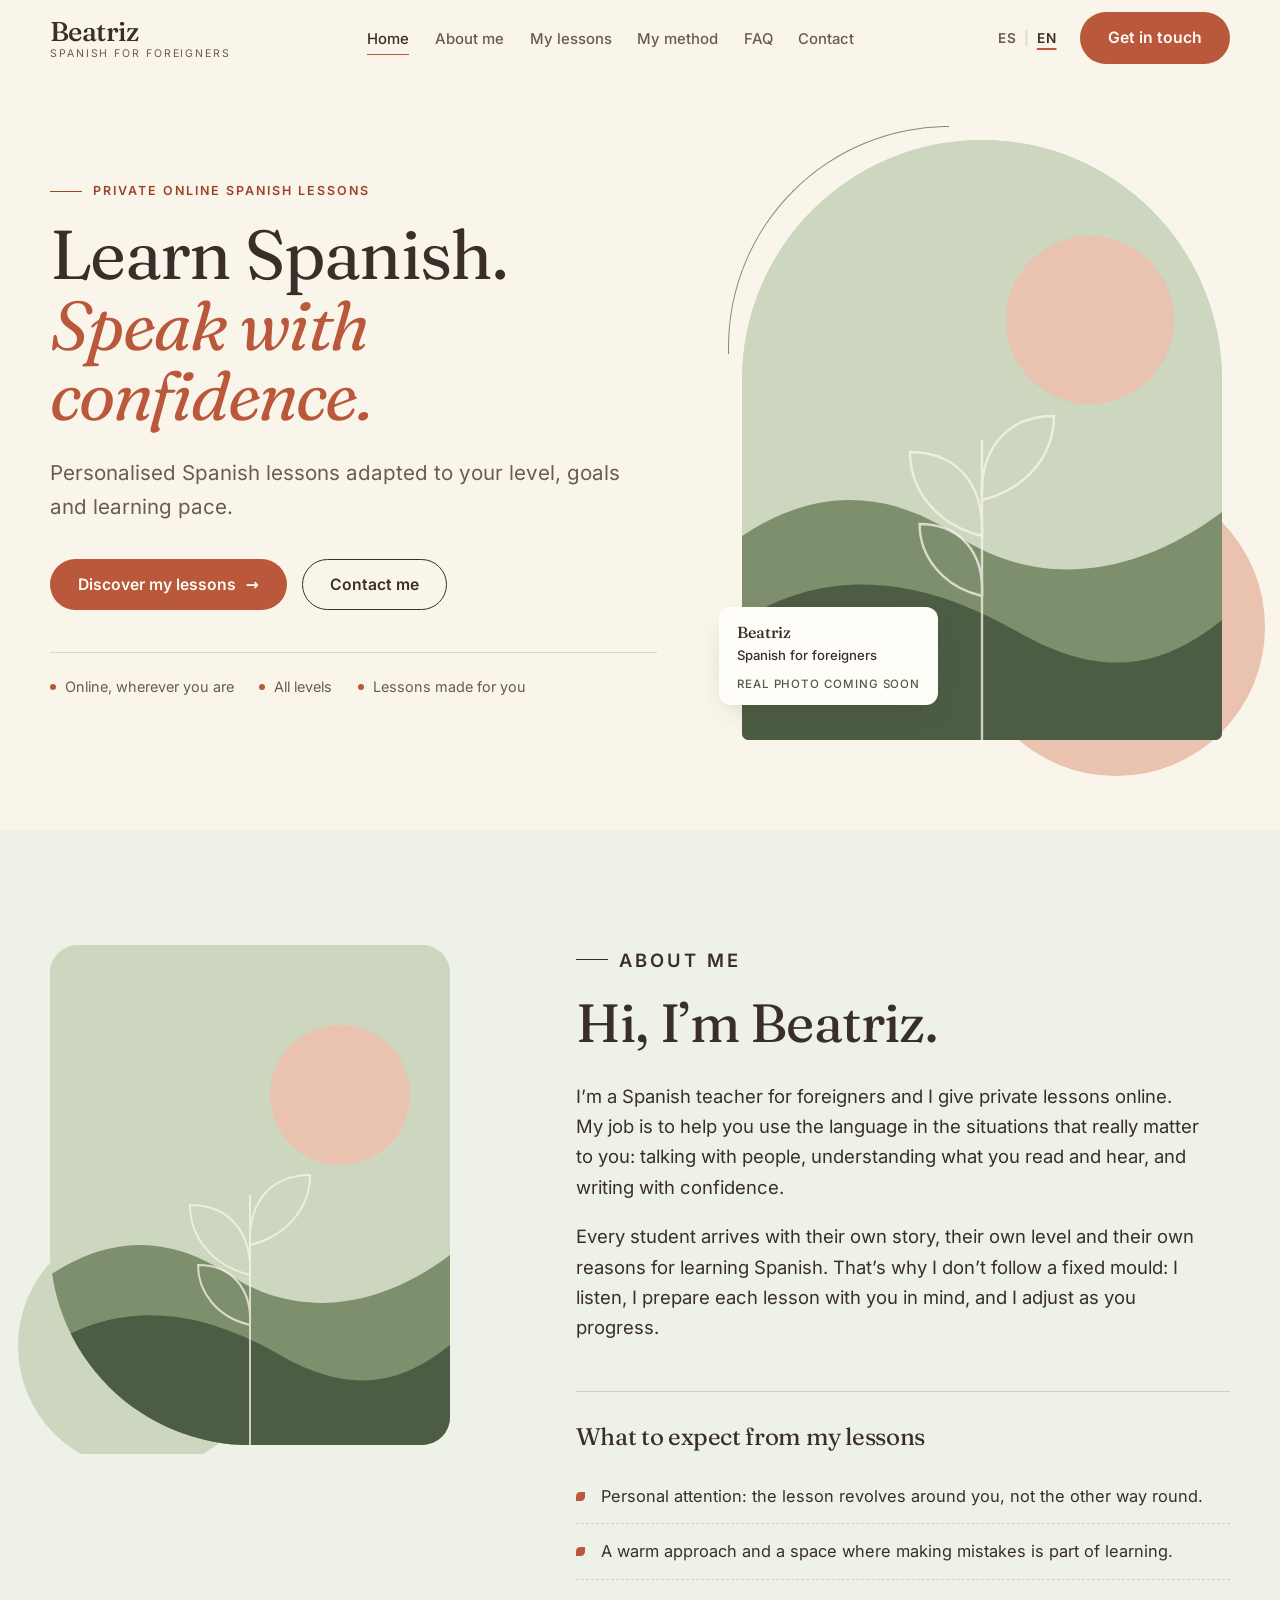
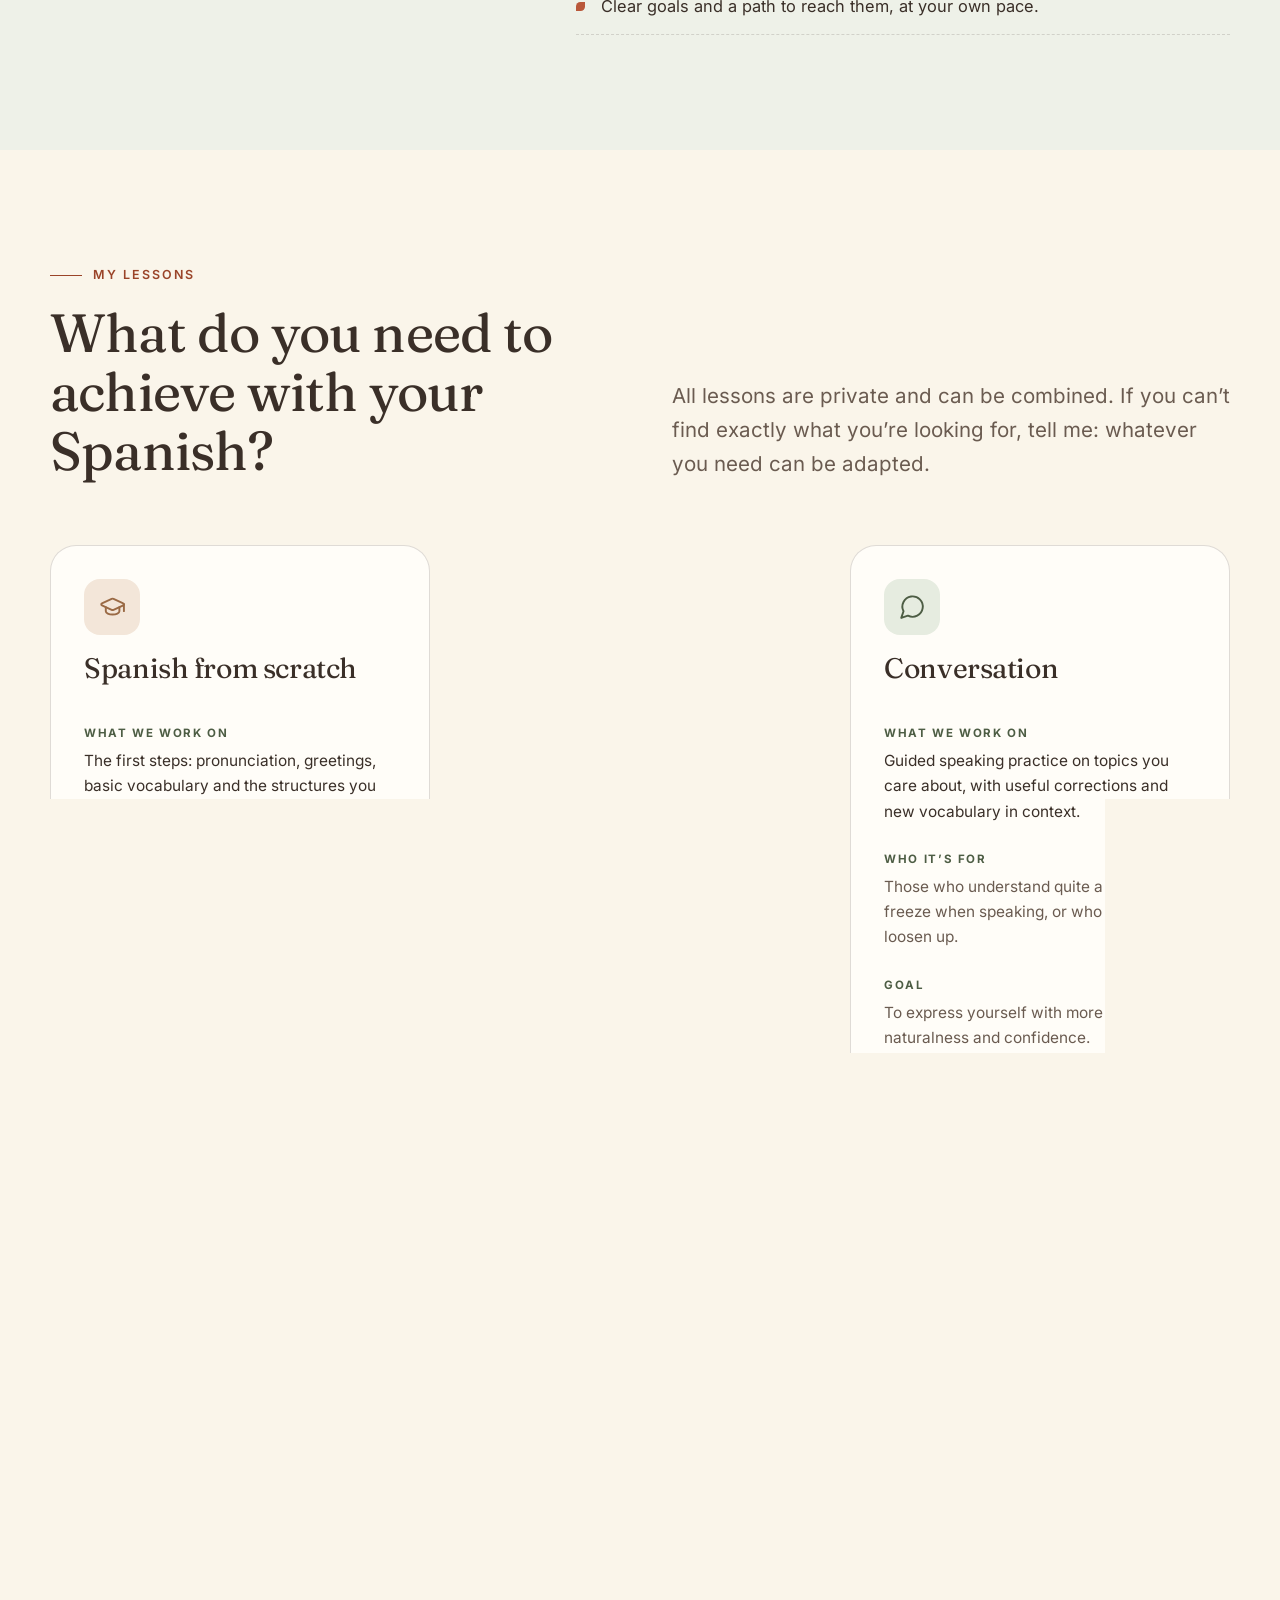
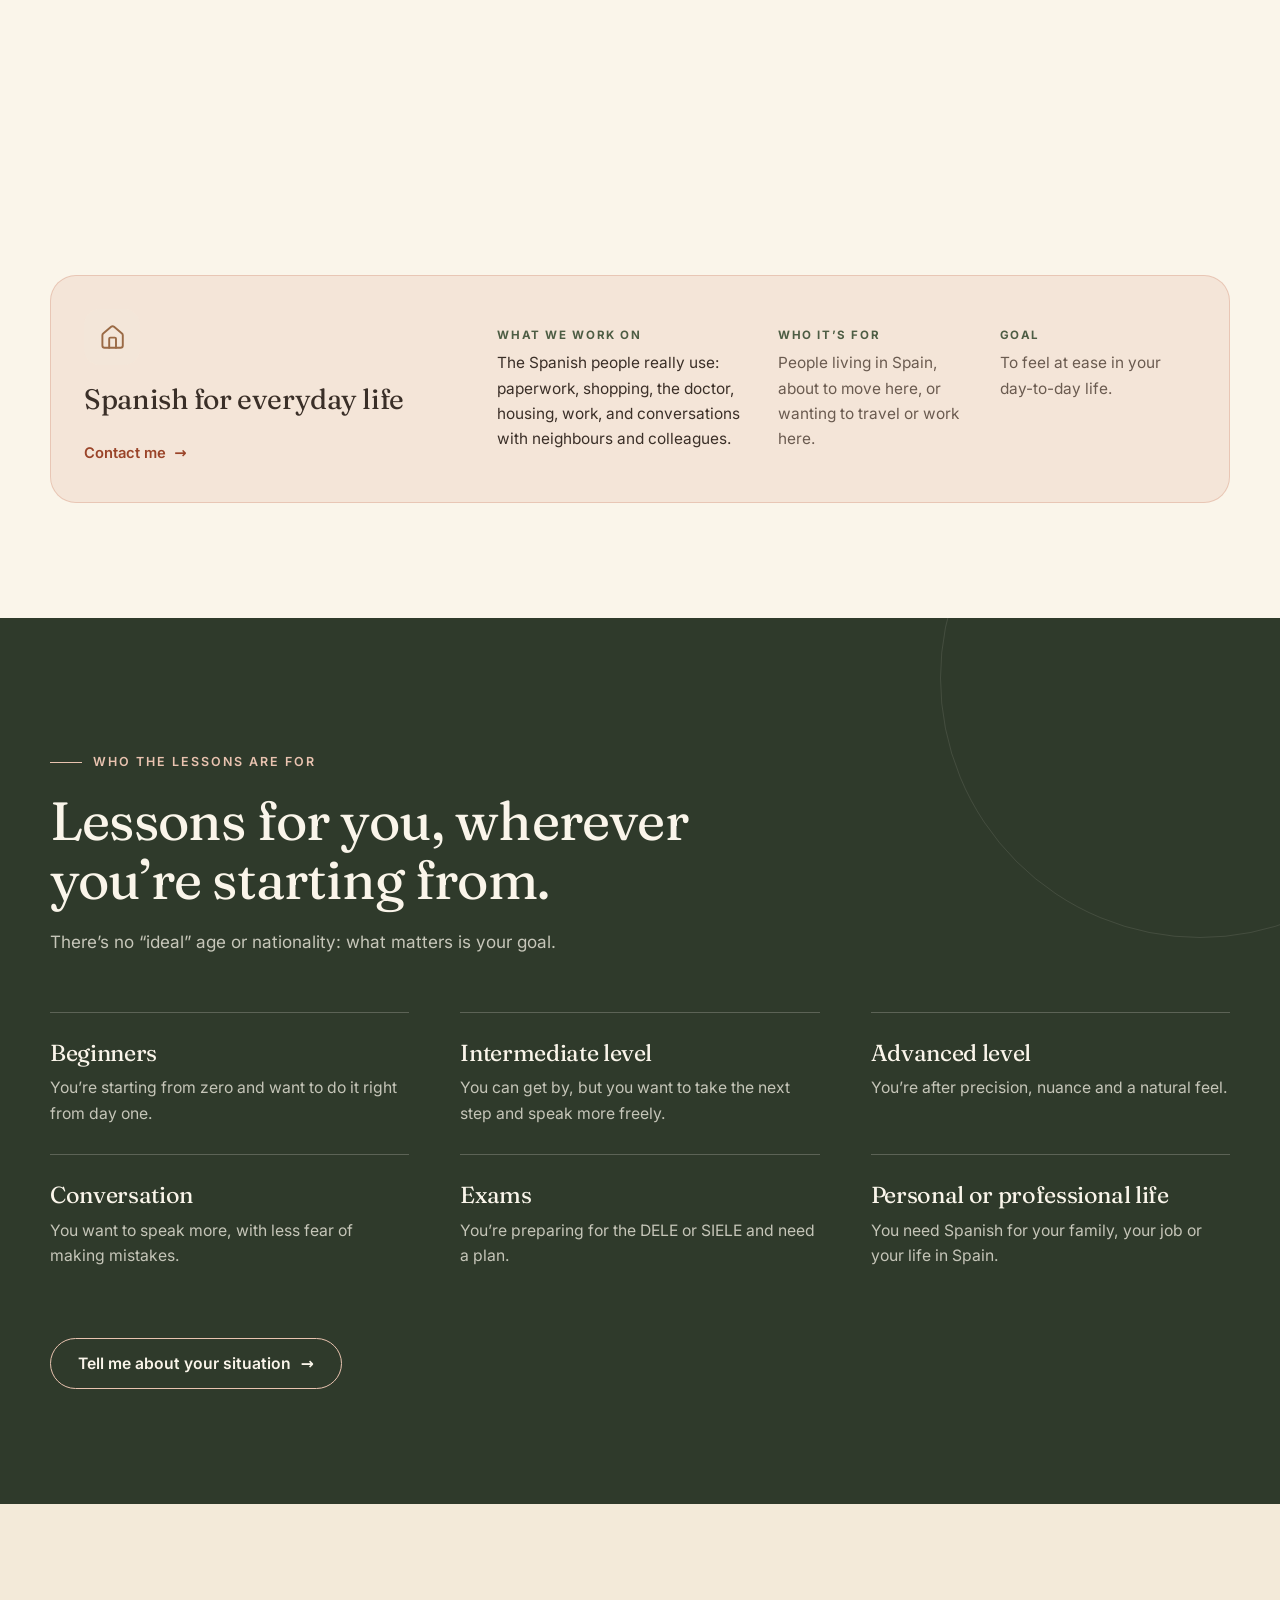
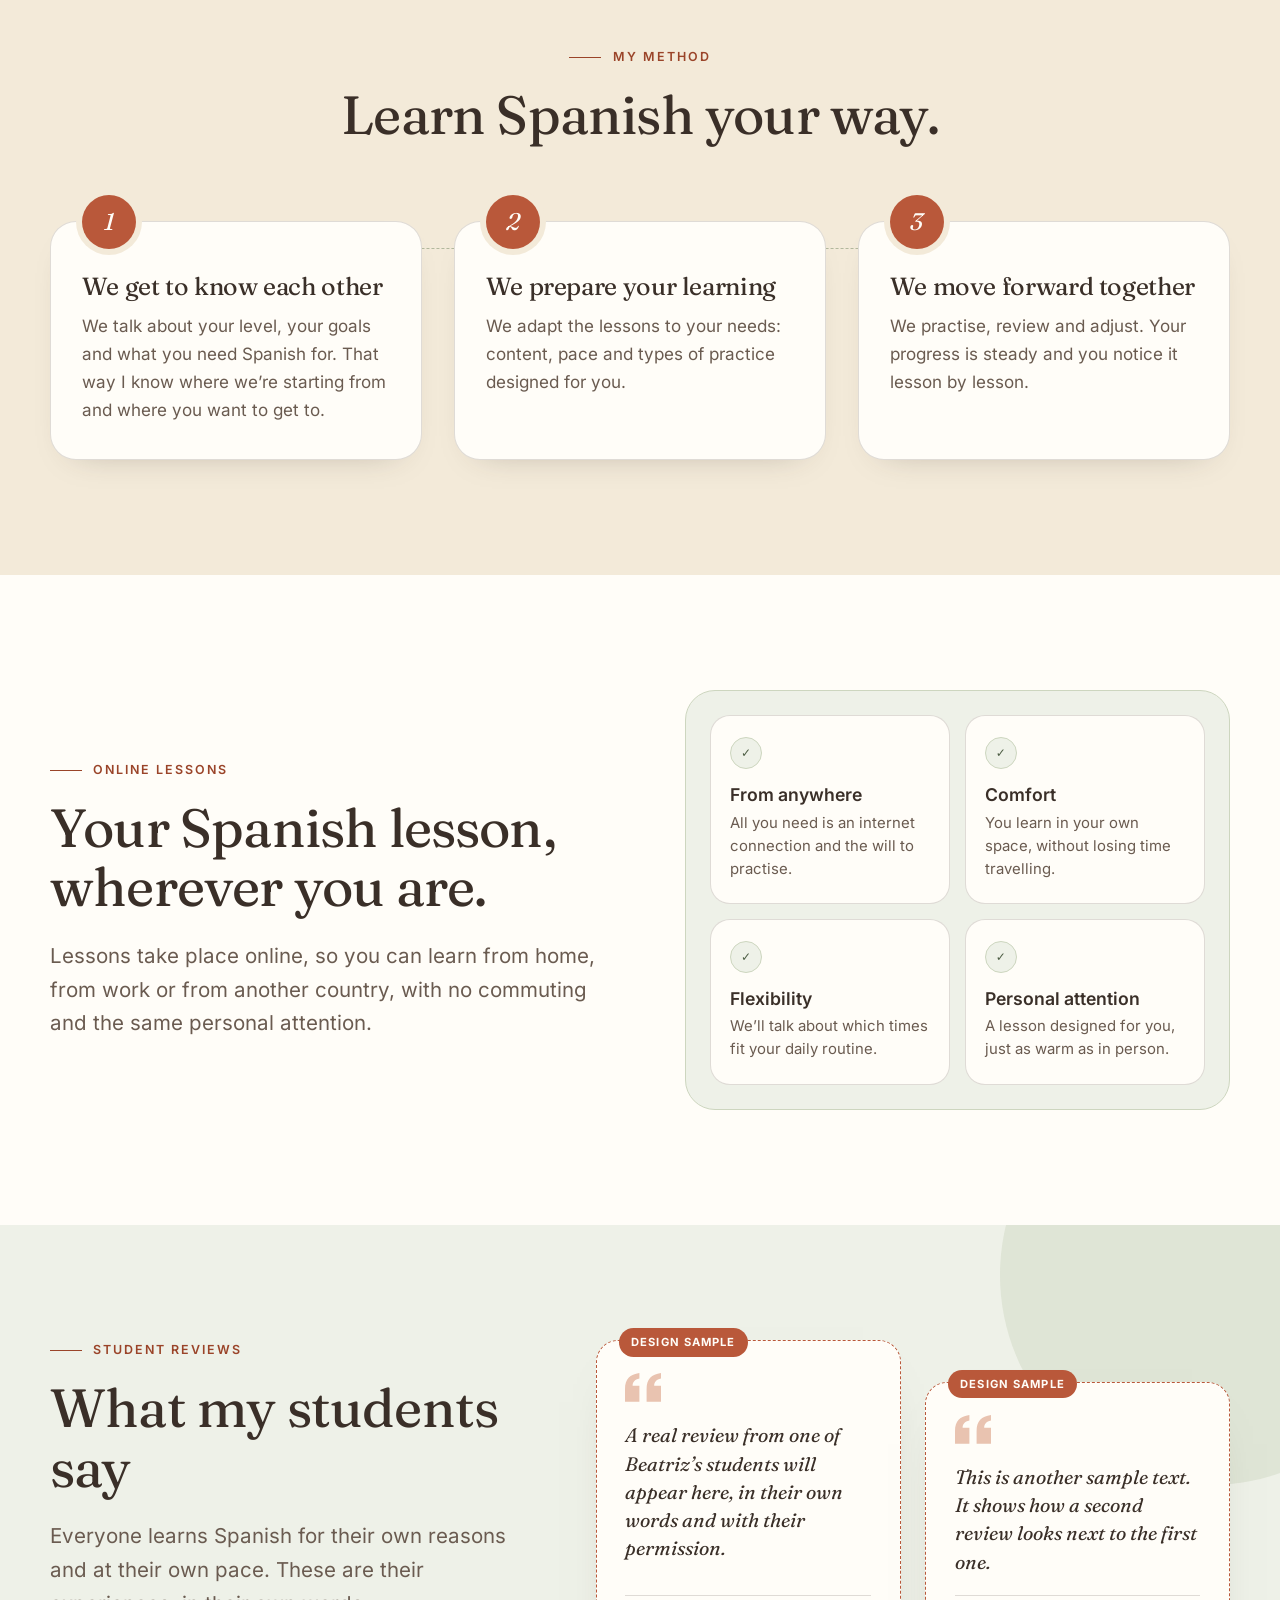
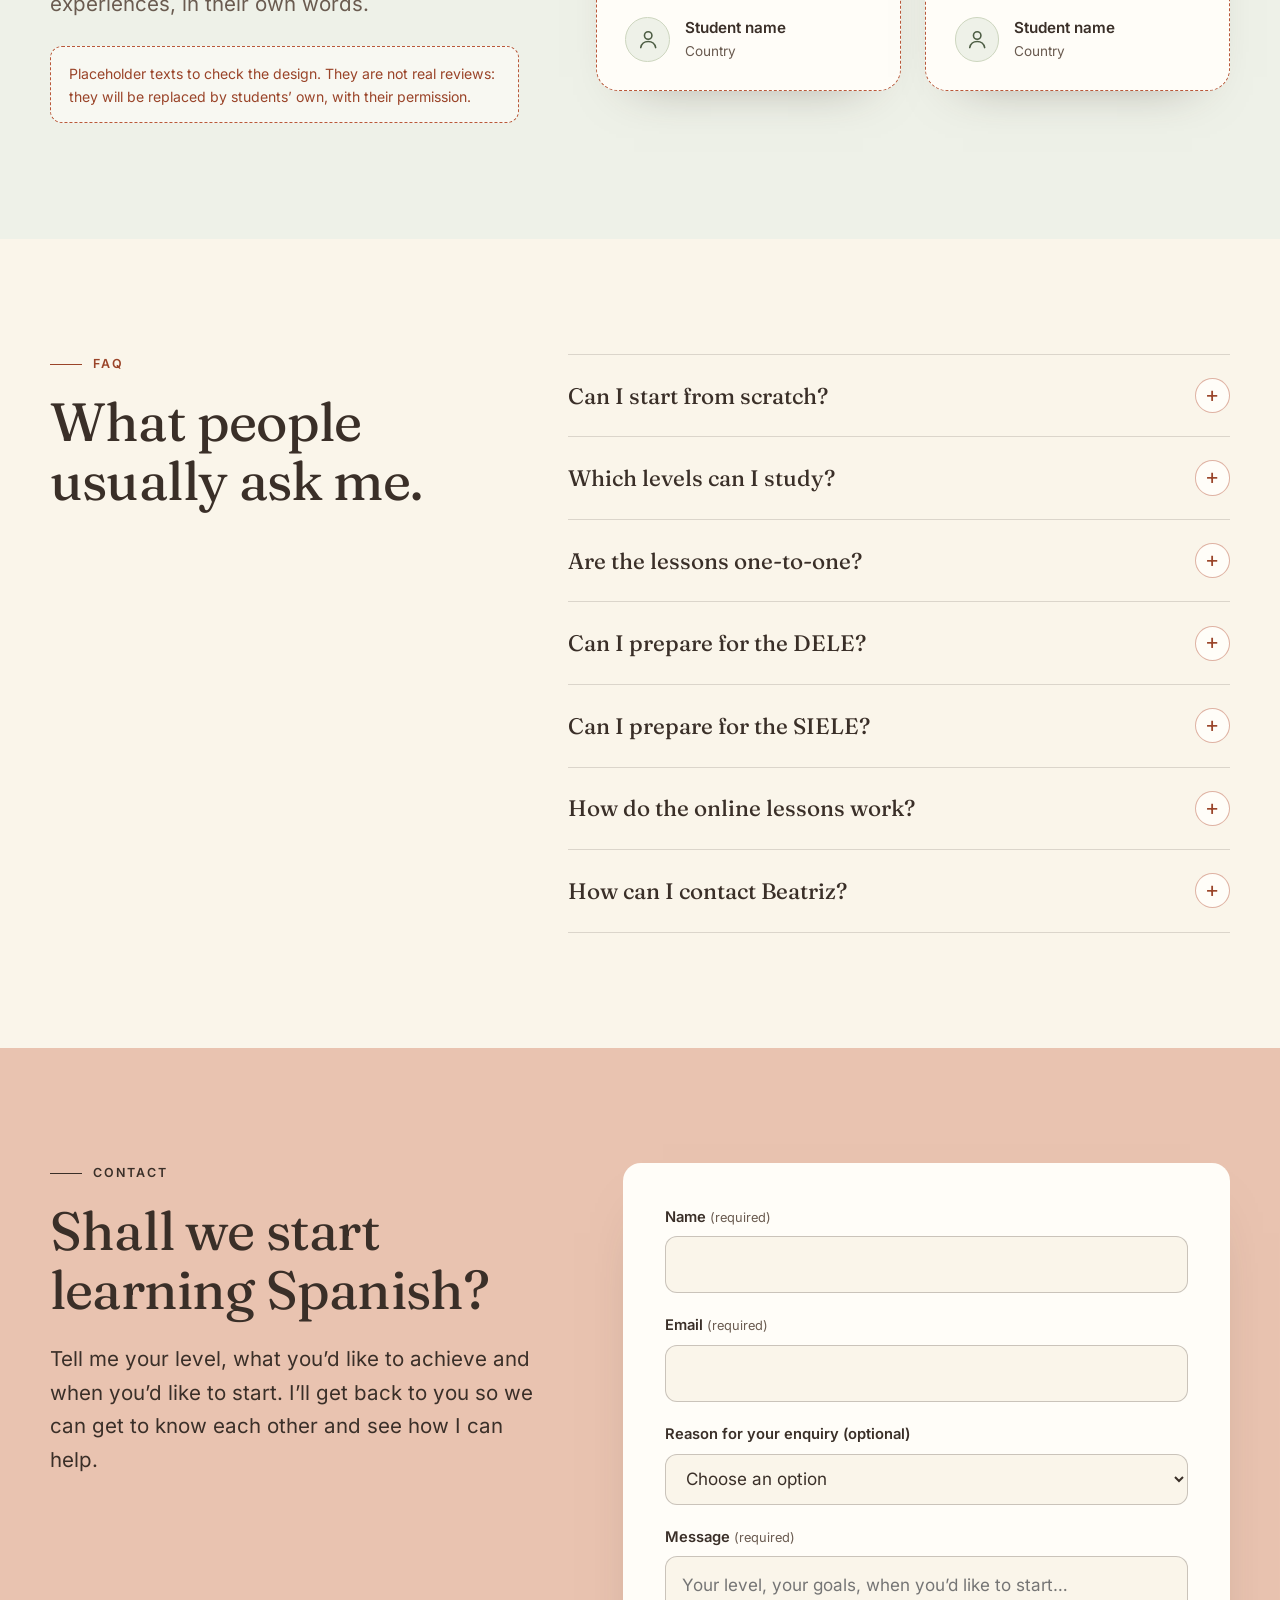
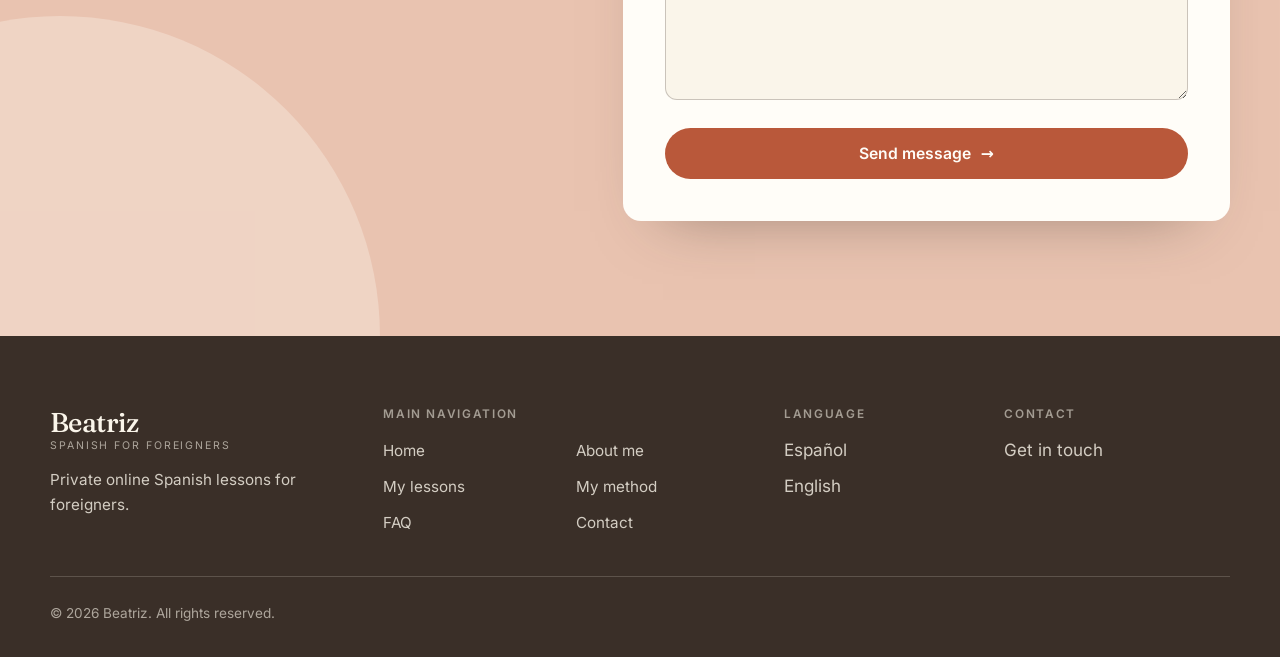
==== en/index.html @ 73a358dd "Add files via upload" ====
<!doctype html><html lang="en"><head><meta charset="utf-8"><meta name="viewport" content="width=device-width,initial-scale=1">
<title>Beatriz · Private online Spanish lessons for foreigners</title><meta name="description" content="Private online Spanish lessons adapted to your level, goals and pace. Conversation, grammar, vocabulary and DELE and SIELE exam preparation.">

<meta name="theme-color" content="#faf5ea"><meta name="twitter:card" content="summary_large_image"><meta property="og:type" content="website"><meta property="og:title" content="Beatriz · Private online Spanish lessons for foreigners"><meta property="og:description" content="Private online Spanish lessons adapted to your level, goals and pace. Conversation, grammar, vocabulary and DELE and SIELE exam preparation."><meta property="og:locale" content="en_GB"><meta property="og:locale:alternate" content="es_ES"><meta property="og:site_name" content="Beatriz · Spanish for foreigners">
<link rel="icon" href="../favicon.svg" type="image/svg+xml">
<link rel="preload" href="../fonts/fraunces.woff2" as="font" type="font/woff2" crossorigin><link rel="preload" href="../fonts/inter.woff2" as="font" type="font/woff2" crossorigin>
<link rel="stylesheet" href="../styles.css">
<script type="application/ld+json">{"@context":"https://schema.org","@type":"FAQPage","inLanguage":"en","mainEntity":[{"@type":"Question","name":"Can I start from scratch?","acceptedAnswer":{"@type":"Answer","text":"Yes. Whether you’ve never studied Spanish or want to start over, we adapt the lessons to your starting point and move forward step by step."}},{"@type":"Question","name":"Which levels can I study?","acceptedAnswer":{"@type":"Answer","text":"All of them: from beginner to advanced. In a first conversation we talk about your level and goals to plan the lessons."}},{"@type":"Question","name":"Are the lessons one-to-one?","acceptedAnswer":{"@type":"Answer","text":"They are private lessons, designed for you and your situation. If you have a different need, for example learning with a relative or a friend, tell me and we’ll talk it through."}},{"@type":"Question","name":"Can I prepare for the DELE?","acceptedAnswer":{"@type":"Answer","text":"Yes. You can prepare for the DELE with me: we’ll get to know the exam format, practise each part and work on whatever needs it most."}},{"@type":"Question","name":"Can I prepare for the SIELE?","acceptedAnswer":{"@type":"Answer","text":"Yes. I also offer SIELE preparation, with practice of its tests and attention to its digital format."}},{"@type":"Question","name":"How do the online lessons work?","acceptedAnswer":{"@type":"Answer","text":"We connect by video call and work live, with content adapted to you. When we get in touch, we agree the practical details together."}},{"@type":"Question","name":"How can I contact Beatriz?","acceptedAnswer":{"@type":"Answer","text":"You can write to me using the form on this page. Tell me what you’re looking for and I’ll get back to you to see how I can help."}}]}</script>
<script>document.documentElement.classList.add('js')</script></head>
<body><a class="skip" href="#home">Skip to content</a><header class="header" id="top">
  <div class="wrap">
    <a class="brand" href="#home" aria-label="Beatriz — Spanish for foreigners"><span class="brand-name">Beatriz</span><span class="brand-tag">Spanish for foreigners</span></a>
    <nav class="nav" id="site-nav" aria-label="Main navigation"><ul><li><a href="#home" data-nav="home">Home</a></li><li><a href="#about" data-nav="about">About me</a></li><li><a href="#lessons" data-nav="lessons">My lessons</a></li><li><a href="#method" data-nav="method">My method</a></li><li><a href="#faq" data-nav="faq">FAQ</a></li><li><a href="#contact" data-nav="contact">Contact</a></li></ul><a class="btn btn-primary nav-cta" href="#contact">Get in touch</a></nav>
    <div class="header-tools">
      <div class="lang" role="group" aria-label="Language"><a href="../es/index.html" hreflang="es" lang="es" data-lang="es">ES</a><span aria-hidden="true">|</span><a href="../en/index.html" hreflang="en" lang="en" data-lang="en" aria-current="true">EN</a></div>
      <a class="btn btn-primary header-cta" href="#contact">Get in touch</a>
      <button class="menu-btn" type="button" aria-expanded="false" aria-controls="site-nav" data-open="Menu" data-close="Close menu" aria-label="Menu"><svg viewBox="0 0 24 24" fill="none" stroke="currentColor" stroke-width="1.6" stroke-linecap="round" aria-hidden="true"><path class="o" d="M4 7h16M4 12h16M4 17h16"/></svg></button>
    </div>
  </div>
</header><main><section class="hero" id="home" aria-labelledby="hero-title">
  <div class="wrap hero-grid">
    <div class="reveal">
      <p class="eyebrow">Private online Spanish lessons</p>
      <h1 class="h1" id="hero-title"><span>Learn Spanish.</span><span><em>Speak with confidence.</em></span></h1>
      <p class="lead">Personalised Spanish lessons adapted to your level, goals and learning pace.</p>
      <div class="hero-actions">
        <a class="btn btn-primary" href="#lessons">Discover my lessons <span class="arrow" aria-hidden="true">→</span></a>
        <a class="btn btn-ghost" href="#contact">Contact me</a>
      </div>
      <ul class="hero-facts"><li>Online, wherever you are</li><li>All levels</li><li>Lessons made for you</li></ul>
    </div>
    <div class="portrait reveal"><div class="portrait-frame"><svg viewBox="0 0 400 500" preserveAspectRatio="xMidYMid slice" role="img" aria-label="" aria-hidden="true">
  <rect width="400" height="500" fill="#cdd6bf"/>
  <circle cx="290" cy="150" r="70" fill="#e9c3b0"/>
  <path d="M0 500V330c60-40 120-40 180 0s140 40 220-20v190z" fill="#7d8f6c"/>
  <path d="M0 500V400c80-50 160-30 230 10s120 30 170-10v100z" fill="#4d5d44"/>
  <g fill="none" stroke="#faf5ea" stroke-width="2" opacity=".75"><path d="M200 500V250"/><path d="M200 330c-40-10-60-40-60-70 40 0 62 28 60 70z"/><path d="M200 300c40-10 60-40 60-70-40 0-62 28-60 70z"/><path d="M200 380c-34-8-52-34-52-60 34 0 54 24 52 60z"/></g>
</svg></div><div class="portrait-cap"><b>Beatriz</b>Spanish for foreigners<div class="portrait-note">Real photo coming soon</div></div></div>
  </div>
</section>
<section class="section about" id="about" aria-labelledby="about-title">
  <div class="wrap about-grid">
    <div class="portrait reveal"><div class="portrait-frame"><svg viewBox="0 0 400 500" preserveAspectRatio="xMidYMid slice" role="img" aria-label="" aria-hidden="true">
  <rect width="400" height="500" fill="#cdd6bf"/>
  <circle cx="290" cy="150" r="70" fill="#e9c3b0"/>
  <path d="M0 500V330c60-40 120-40 180 0s140 40 220-20v190z" fill="#7d8f6c"/>
  <path d="M0 500V400c80-50 160-30 230 10s120 30 170-10v100z" fill="#4d5d44"/>
  <g fill="none" stroke="#faf5ea" stroke-width="2" opacity=".75"><path d="M200 500V250"/><path d="M200 330c-40-10-60-40-60-70 40 0 62 28 60 70z"/><path d="M200 300c40-10 60-40 60-70-40 0-62 28-60 70z"/><path d="M200 380c-34-8-52-34-52-60 34 0 54 24 52 60z"/></g>
</svg></div></div>
    <div class="about-body reveal">
      <p class="eyebrow">About me</p>
      <h2 class="h2" id="about-title">Hi, I’m Beatriz.</h2>
      <p>I’m a Spanish teacher for foreigners and I give private lessons online. My job is to help you use the language in the situations that really matter to you: talking with people, understanding what you read and hear, and writing with confidence.</p><p>Every student arrives with their own story, their own level and their own reasons for learning Spanish. That’s why I don’t follow a fixed mould: I listen, I prepare each lesson with you in mind, and I adjust as you progress.</p>
      
      <div class="expect"><h3>What to expect from my lessons</h3><ul><li>Personal attention: the lesson revolves around you, not the other way round.</li><li>A warm approach and a space where making mistakes is part of learning.</li><li>Clear goals and a path to reach them, at your own pace.</li></ul></div>
    </div>
  </div>
</section>
<section class="section lessons" id="lessons" aria-labelledby="lessons-title">
  <div class="wrap">
    <div class="lessons-head reveal"><div><p class="eyebrow">My lessons</p><h2 class="h2" id="lessons-title">What do you need to achieve with your Spanish?</h2></div><p class="lead">All lessons are private and can be combined. If you can’t find exactly what you’re looking for, tell me: whatever you need can be adapted.</p></div>
    <div class="lessons-grid"><article class="lesson reveal" id="lesson-zero">
    <div class="lesson-top"><span class="lesson-ico lesson-ico--warm" aria-hidden="true"><svg viewBox="0 0 24 24" fill="none" stroke="currentColor" stroke-width="1.7" stroke-linecap="round" stroke-linejoin="round"><path d="M21.42 10.922a1 1 0 0 0-.019-1.838L12.83 5.18a2 2 0 0 0-1.66 0L2.6 9.08a1 1 0 0 0 0 1.832l8.57 3.908a2 2 0 0 0 1.66 0z"/><path d="M22 10v6"/><path d="M6 12.5V16a6 3 0 0 0 12 0v-3.5"/></svg></span><h3>Spanish from scratch</h3></div>
    <dl class="lesson-cols">
      <div><dt>What we work on</dt><dd>The first steps: pronunciation, greetings, basic vocabulary and the structures you need to start communicating from the very first lessons.</dd></div>
      <div><dt>Who it’s for</dt><dd class="soft">People who have never studied Spanish, or who want to start again on solid foundations.</dd></div>
      <div><dt>Goal</dt><dd class="soft">To handle simple situations and build confidence from day one.</dd></div>
    </dl>
    <a class="lesson-cta" href="#contact">Contact me <span class="arrow" aria-hidden="true">→</span></a>
  </article><article class="lesson reveal" id="lesson-general">
    <div class="lesson-top"><span class="lesson-ico lesson-ico--sage" aria-hidden="true"><svg viewBox="0 0 24 24" fill="none" stroke="currentColor" stroke-width="1.7" stroke-linecap="round" stroke-linejoin="round"><path d="M21.42 10.922a1 1 0 0 0-.019-1.838L12.83 5.18a2 2 0 0 0-1.66 0L2.6 9.08a1 1 0 0 0 0 1.832l8.57 3.908a2 2 0 0 0 1.66 0z"/><path d="M22 10v6"/><path d="M6 12.5V16a6 3 0 0 0 12 0v-3.5"/></svg></span><h3>General Spanish</h3></div>
    <dl class="lesson-cols">
      <div><dt>What we work on</dt><dd>A balanced approach to speaking, listening, reading and writing, with content adapted to your level and interests.</dd></div>
      <div><dt>Who it’s for</dt><dd class="soft">Students of any level who want well-rounded progress.</dd></div>
      <div><dt>Goal</dt><dd class="soft">To improve your Spanish across all skills, with a plan made for you.</dd></div>
    </dl>
    <a class="lesson-cta" href="#contact">Contact me <span class="arrow" aria-hidden="true">→</span></a>
  </article><article class="lesson reveal" id="lesson-conversation">
    <div class="lesson-top"><span class="lesson-ico lesson-ico--sage" aria-hidden="true"><svg viewBox="0 0 24 24" fill="none" stroke="currentColor" stroke-width="1.7" stroke-linecap="round" stroke-linejoin="round"><path d="M7.9 20A9 9 0 1 0 4 16.1L2 22Z"/></svg></span><h3>Conversation</h3></div>
    <dl class="lesson-cols">
      <div><dt>What we work on</dt><dd>Guided speaking practice on topics you care about, with useful corrections and new vocabulary in context.</dd></div>
      <div><dt>Who it’s for</dt><dd class="soft">Those who understand quite a lot but freeze when speaking, or who want to loosen up.</dd></div>
      <div><dt>Goal</dt><dd class="soft">To express yourself with more fluency, naturalness and confidence.</dd></div>
    </dl>
    <a class="lesson-cta" href="#contact">Contact me <span class="arrow" aria-hidden="true">→</span></a>
  </article><article class="lesson reveal" id="lesson-grammar">
    <div class="lesson-top"><span class="lesson-ico lesson-ico--warm" aria-hidden="true"><svg viewBox="0 0 24 24" fill="none" stroke="currentColor" stroke-width="1.7" stroke-linecap="round" stroke-linejoin="round"><path d="M12 7v14"/><path d="M3 18a1 1 0 0 1-1-1V4a1 1 0 0 1 1-1h5a4 4 0 0 1 4 4 4 4 0 0 1 4-4h5a1 1 0 0 1 1 1v13a1 1 0 0 1-1 1h-6a3 3 0 0 0-3 3 3 3 0 0 0-3-3z"/></svg></span><h3>Grammar and vocabulary</h3></div>
    <dl class="lesson-cols">
      <div><dt>What we work on</dt><dd>Clear explanations and practice to understand how the language works: verb tenses, prepositions, ser and estar, the subjunctive… and to grow your vocabulary.</dd></div>
      <div><dt>Who it’s for</dt><dd class="soft">Students who want to organise what they know or strengthen specific points.</dd></div>
      <div><dt>Goal</dt><dd class="soft">To use grammar with confidence, without it becoming an obstacle.</dd></div>
    </dl>
    <a class="lesson-cta" href="#contact">Contact me <span class="arrow" aria-hidden="true">→</span></a>
  </article><article class="lesson reveal lesson--exam" id="lesson-dele">
    <div class="lesson-top"><span class="lesson-ico lesson-ico--sage" aria-hidden="true"><svg viewBox="0 0 24 24" fill="none" stroke="currentColor" stroke-width="1.7" stroke-linecap="round" stroke-linejoin="round"><path d="m15.477 12.89 1.515 8.526a.5.5 0 0 1-.81.47l-3.58-2.687a1 1 0 0 0-1.197 0l-3.586 2.686a.5.5 0 0 1-.81-.469l1.514-8.526"/><circle cx="12" cy="8" r="6"/></svg></span><h3>DELE preparation</h3></div>
    <dl class="lesson-cols">
      <div><dt>What we work on</dt><dd>Preparing for the DELE exam: getting to know its format, practising each part and working on your weak points.</dd></div>
      <div><dt>Who it’s for</dt><dd class="soft">People who want to take the DELE, for study, work or other reasons.</dd></div>
      <div><dt>Goal</dt><dd class="soft">To arrive at the exam clear about what is expected and with enough practice.</dd></div>
    </dl>
    <a class="lesson-cta" href="#contact">Contact me <span class="arrow" aria-hidden="true">→</span></a>
  </article><article class="lesson reveal lesson--exam" id="lesson-siele">
    <div class="lesson-top"><span class="lesson-ico lesson-ico--sage" aria-hidden="true"><svg viewBox="0 0 24 24" fill="none" stroke="currentColor" stroke-width="1.7" stroke-linecap="round" stroke-linejoin="round"><path d="m15.477 12.89 1.515 8.526a.5.5 0 0 1-.81.47l-3.58-2.687a1 1 0 0 0-1.197 0l-3.586 2.686a.5.5 0 0 1-.81-.469l1.514-8.526"/><circle cx="12" cy="8" r="6"/></svg></span><h3>SIELE preparation</h3></div>
    <dl class="lesson-cols">
      <div><dt>What we work on</dt><dd>Preparing for the SIELE exam: getting familiar with its tests, its digital format and strategies for each part.</dd></div>
      <div><dt>Who it’s for</dt><dd class="soft">People who need to certify their Spanish level with the SIELE.</dd></div>
      <div><dt>Goal</dt><dd class="soft">To face the exam with confidence and no surprises.</dd></div>
    </dl>
    <a class="lesson-cta" href="#contact">Contact me <span class="arrow" aria-hidden="true">→</span></a>
  </article><article class="lesson reveal lesson--wide" id="lesson-daily">
    <div class="lesson-top"><span class="lesson-ico lesson-ico--warm" aria-hidden="true"><svg viewBox="0 0 24 24" fill="none" stroke="currentColor" stroke-width="1.7" stroke-linecap="round" stroke-linejoin="round"><path d="M15 21v-8a1 1 0 0 0-1-1h-4a1 1 0 0 0-1 1v8"/><path d="M3 10a2 2 0 0 1 .709-1.528l7-5.999a2 2 0 0 1 2.582 0l7 5.999A2 2 0 0 1 21 10v9a2 2 0 0 1-2 2H5a2 2 0 0 1-2-2z"/></svg></span><h3>Spanish for everyday life</h3></div>
    <dl class="lesson-cols">
      <div><dt>What we work on</dt><dd>The Spanish people really use: paperwork, shopping, the doctor, housing, work, and conversations with neighbours and colleagues.</dd></div>
      <div><dt>Who it’s for</dt><dd class="soft">People living in Spain, about to move here, or wanting to travel or work here.</dd></div>
      <div><dt>Goal</dt><dd class="soft">To feel at ease in your day-to-day life.</dd></div>
    </dl>
    <a class="lesson-cta" href="#contact">Contact me <span class="arrow" aria-hidden="true">→</span></a>
  </article></div>
  </div>
</section>
<section class="section audience" aria-labelledby="audience-title">
  <div class="wrap">
    <div class="audience-head reveal"><p class="eyebrow">Who the lessons are for</p><h2 class="h2" id="audience-title">Lessons for you, wherever you’re starting from.</h2><p>There’s no “ideal” age or nationality: what matters is your goal.</p></div>
    <div class="audience-grid"><div class="audience-item reveal"><h3>Beginners</h3><p>You’re starting from zero and want to do it right from day one.</p></div><div class="audience-item reveal"><h3>Intermediate level</h3><p>You can get by, but you want to take the next step and speak more freely.</p></div><div class="audience-item reveal"><h3>Advanced level</h3><p>You’re after precision, nuance and a natural feel.</p></div><div class="audience-item reveal"><h3>Conversation</h3><p>You want to speak more, with less fear of making mistakes.</p></div><div class="audience-item reveal"><h3>Exams</h3><p>You’re preparing for the DELE or SIELE and need a plan.</p></div><div class="audience-item reveal"><h3>Personal or professional life</h3><p>You need Spanish for your family, your job or your life in Spain.</p></div></div>
    <p class="audience-more reveal"><a class="btn audience-cta" href="#contact">Tell me about your situation <span class="arrow" aria-hidden="true">→</span></a></p>
  </div>
</section>
<section class="section method" id="method" aria-labelledby="method-title">
  <div class="wrap">
    <div class="method-head reveal"><p class="eyebrow">My method</p><h2 class="h2" id="method-title">Learn Spanish your way.</h2></div>
    <ol class="steps"><li class="step reveal"><span class="step-n" aria-hidden="true">1</span><h3>We get to know each other</h3><p>We talk about your level, your goals and what you need Spanish for. That way I know where we’re starting from and where you want to get to.</p></li><li class="step reveal"><span class="step-n" aria-hidden="true">2</span><h3>We prepare your learning</h3><p>We adapt the lessons to your needs: content, pace and types of practice designed for you.</p></li><li class="step reveal"><span class="step-n" aria-hidden="true">3</span><h3>We move forward together</h3><p>We practise, review and adjust. Your progress is steady and you notice it lesson by lesson.</p></li></ol>
  </div>
</section>
<section class="section online" aria-labelledby="online-title">
  <div class="wrap online-grid">
    <div class="reveal"><p class="eyebrow">Online lessons</p><h2 class="h2" id="online-title">Your Spanish lesson, wherever you are.</h2><p class="lead">Lessons take place online, so you can learn from home, from work or from another country, with no commuting and the same personal attention.</p></div>
    <ul class="online-list"><li class="reveal"><span class="dot" aria-hidden="true">✓</span><h3>From anywhere</h3><p>All you need is an internet connection and the will to practise.</p></li><li class="reveal"><span class="dot" aria-hidden="true">✓</span><h3>Comfort</h3><p>You learn in your own space, without losing time travelling.</p></li><li class="reveal"><span class="dot" aria-hidden="true">✓</span><h3>Flexibility</h3><p>We’ll talk about which times fit your daily routine.</p></li><li class="reveal"><span class="dot" aria-hidden="true">✓</span><h3>Personal attention</h3><p>A lesson designed for you, just as warm as in person.</p></li></ul>
  </div>
</section>
<section class="section testimonials" id="testimonials" aria-labelledby="testi-title">
  <div class="wrap testimonials-grid">
    <div class="testimonials-intro reveal"><p class="eyebrow">Student reviews</p><h2 class="h2" id="testi-title">What my students say</h2><p class="lead">Everyone learns Spanish for their own reasons and at their own pace. These are their experiences, in their own words.</p><p class="provisional-note" role="note">Placeholder texts to check the design. They are not real reviews: they will be replaced by students’ own, with their permission.</p></div>
    <div class="quotes"><figure class="quote reveal quote--provisional" data-provisional="true">
      <span class="quote-tag">Design sample</span>
      <svg class="quote-mark" viewBox="0 0 48 36" aria-hidden="true"><path fill="currentColor" d="M0 36V20C0 8 6 1.5 18 0v7c-6 1.5-8.500 4.500-8.500 9H18v20zM27 36V20C27 8 33 1.500 45 0v7c-6 1.500-8.500 4.500-8.500 9H45v20z"/></svg>
      <blockquote><p>A real review from one of Beatriz’s students will appear here, in their own words and with their permission.</p></blockquote>
      <figcaption><span class="quote-avatar" aria-hidden="true"><svg viewBox="0 0 24 24" fill="none" stroke="currentColor" stroke-width="1.7" stroke-linecap="round" stroke-linejoin="round"><circle cx="12" cy="8" r="4"/><path d="M4 21c1-4.500 4-6.500 8-6.500s7 2 8 6.500"/></svg></span><span><b>Student name</b><small>Country</small></span></figcaption>
    </figure><figure class="quote reveal quote--provisional" data-provisional="true">
      <span class="quote-tag">Design sample</span>
      <svg class="quote-mark" viewBox="0 0 48 36" aria-hidden="true"><path fill="currentColor" d="M0 36V20C0 8 6 1.5 18 0v7c-6 1.5-8.500 4.500-8.500 9H18v20zM27 36V20C27 8 33 1.500 45 0v7c-6 1.500-8.500 4.500-8.500 9H45v20z"/></svg>
      <blockquote><p>This is another sample text. It shows how a second review looks next to the first one.</p></blockquote>
      <figcaption><span class="quote-avatar" aria-hidden="true"><svg viewBox="0 0 24 24" fill="none" stroke="currentColor" stroke-width="1.7" stroke-linecap="round" stroke-linejoin="round"><circle cx="12" cy="8" r="4"/><path d="M4 21c1-4.500 4-6.500 8-6.500s7 2 8 6.500"/></svg></span><span><b>Student name</b><small>Country</small></span></figcaption>
    </figure></div>
  </div>
</section>
<section class="section faq" id="faq" aria-labelledby="faq-title">
  <div class="wrap faq-grid">
    <div class="faq-head reveal"><p class="eyebrow">FAQ</p><h2 class="h2" id="faq-title">What people usually ask me.</h2></div>
    <div><details class="reveal"><summary>Can I start from scratch?</summary><div class="answer"><p>Yes. Whether you’ve never studied Spanish or want to start over, we adapt the lessons to your starting point and move forward step by step.</p></div></details><details class="reveal"><summary>Which levels can I study?</summary><div class="answer"><p>All of them: from beginner to advanced. In a first conversation we talk about your level and goals to plan the lessons.</p></div></details><details class="reveal"><summary>Are the lessons one-to-one?</summary><div class="answer"><p>They are private lessons, designed for you and your situation. If you have a different need, for example learning with a relative or a friend, tell me and we’ll talk it through.</p></div></details><details class="reveal"><summary>Can I prepare for the DELE?</summary><div class="answer"><p>Yes. You can prepare for the DELE with me: we’ll get to know the exam format, practise each part and work on whatever needs it most.</p></div></details><details class="reveal"><summary>Can I prepare for the SIELE?</summary><div class="answer"><p>Yes. I also offer SIELE preparation, with practice of its tests and attention to its digital format.</p></div></details><details class="reveal"><summary>How do the online lessons work?</summary><div class="answer"><p>We connect by video call and work live, with content adapted to you. When we get in touch, we agree the practical details together.</p></div></details><details class="reveal"><summary>How can I contact Beatriz?</summary><div class="answer"><p>You can write to me using the form on this page. Tell me what you’re looking for and I’ll get back to you to see how I can help.</p></div></details></div>
  </div>
</section>
<section class="section contact" id="contact" aria-labelledby="contact-title">
  <div class="wrap contact-grid">
    <div class="reveal"><p class="eyebrow">Contact</p><h2 class="h2" id="contact-title">Shall we start learning Spanish?</h2><p class="lead">Tell me your level, what you’d like to achieve and when you’d like to start. I’ll get back to you so we can get to know each other and see how I can help.</p></div>
    <div class="form-card reveal">
      <form id="contact-form" novalidate method="post" data-endpoint="" data-lang="en"
        data-e-name-required="Please enter your name." data-e-email-required="Please enter your email." data-e-email-invalid="Please check your email: it doesn’t look valid."
        data-e-message-required="Please write a message." data-e-message-short="Tell me a little more (at least 10 characters)." data-e-summary="Please check the highlighted fields."
        data-sending="Sending…" data-failure="Your message could not be sent. Please try again in a few minutes." data-unavailable="The form is not active yet and your message has not been sent. Please try again later.">
        <div class="form-msg is-error" id="form-error" role="alert" hidden></div>
        <div class="field"><label for="f-name">Name <span class="req">(required)</span></label><input id="f-name" name="name" type="text" autocomplete="name" required aria-describedby="name-err"><p class="err" id="name-err" data-msg=""></p></div>
        <div class="field"><label for="f-email">Email <span class="req">(required)</span></label><input id="f-email" name="email" type="email" autocomplete="email" inputmode="email" required aria-describedby="email-err"><p class="err" id="email-err" data-msg=""></p></div>
        <div class="field"><label for="f-reason">Reason for your enquiry (optional)</label><select id="f-reason" name="reason"><option value="">Choose an option</option><option value="Start from scratch">Start from scratch</option><option value="Improve my general Spanish">Improve my general Spanish</option><option value="Practise conversation">Practise conversation</option><option value="Grammar and vocabulary">Grammar and vocabulary</option><option value="Prepare for the DELE">Prepare for the DELE</option><option value="Prepare for the SIELE">Prepare for the SIELE</option><option value="Spanish for everyday life">Spanish for everyday life</option><option value="Something else">Something else</option></select></div>
        <div class="field"><label for="f-message">Message <span class="req">(required)</span></label><textarea id="f-message" name="message" required placeholder="Your level, your goals, when you’d like to start…" aria-describedby="message-err"></textarea><p class="err" id="message-err" data-msg=""></p></div>
        <div class="hp" aria-hidden="true"><label>No rellenar<input type="text" name="_gotcha" tabindex="-1" autocomplete="off"></label></div>
        <button class="btn btn-primary" type="submit" data-label="Send message">Send message <span class="arrow" aria-hidden="true">→</span></button>
      </form>
      <div class="form-success" id="form-success" role="status" hidden><h3>Message sent!</h3><p>Thank you for writing to me. I’ll reply as soon as I can.</p><button class="btn btn-ghost" type="button" id="form-again">Send another message</button></div>
    </div>
  </div>
</section></main><footer class="footer"><div class="wrap">
    <div class="footer-top">
      <div><div class="brand"><span class="brand-name">Beatriz</span><span class="brand-tag">Spanish for foreigners</span></div><p class="footer-text">Private online Spanish lessons for foreigners.</p></div>
      <nav class="footer-col" aria-label="Footer"><h3>Main navigation</h3><ul><li><a href="../en/index.html#home">Home</a></li><li><a href="../en/index.html#about">About me</a></li><li><a href="../en/index.html#lessons">My lessons</a></li><li><a href="../en/index.html#method">My method</a></li><li><a href="../en/index.html#faq">FAQ</a></li><li><a href="../en/index.html#contact">Contact</a></li></ul></nav>
      <div class="footer-col"><h3>Language</h3><ul><li><a href="../es/index.html" hreflang="es" lang="es" data-lang="es">Español</a></li><li><a href="../en/index.html" hreflang="en" lang="en" data-lang="en">English</a></li></ul></div>
      <div class="footer-col"><h3>Contact</h3><ul><li><a href="../en/index.html#contact">Get in touch</a></li></ul></div>
    </div>
    <div class="footer-bottom"><span>© 2026 Beatriz. All rights reserved.</span><span></span></div>
  </div></footer>
<script src="../main.js" defer></script></body></html>
---- styles.css ----
/* ───────── Fuentes autoalojadas ───────── */
@font-face{font-family:"Fraunces";src:url("fonts/fraunces.woff2") format("woff2");font-weight:100 900;font-style:normal;font-display:swap}
@font-face{font-family:"Fraunces";src:url("fonts/fraunces-italic.woff2") format("woff2");font-weight:100 900;font-style:italic;font-display:swap}
@font-face{font-family:"Inter";src:url("fonts/inter.woff2") format("woff2");font-weight:100 900;font-style:normal;font-display:swap}

/* ───────── Tokens ───────── */
:root{
  color-scheme:light;
  --ivory:#faf5ea;
  --cream:#f3ead9;
  --white:#fffdf8;
  --sage-50:#eef1e8;
  --sage-200:#cdd6bf;
  --sage-500:#7d8f6c;
  --sage-700:#4d5d44;
  --sage-900:#2f3a2b;
  --terracotta:#b9583a;
  --terracotta-dark:#9a4429;
  --terracotta-soft:#e9c3b0;
  --ink:#3a2f28;
  --ink-soft:#6a5b50;
  --line:rgba(58,47,40,.16);
  --serif:"Fraunces","Iowan Old Style","Palatino Linotype",Georgia,serif;
  --sans:"Inter",system-ui,-apple-system,"Segoe UI",Roboto,sans-serif;
  --radius:18px;
  --wrap:1180px;
  --gutter:clamp(1.25rem,4vw,2.5rem);
  --section:clamp(4.5rem,9vw,8rem);
  --header-h:76px;
}

/* ───────── Base ───────── */
*,*::before,*::after{box-sizing:border-box}
html{scroll-behavior:smooth;scroll-padding-top:calc(var(--header-h) + 12px);-webkit-text-size-adjust:100%}
body{margin:0;background:var(--ivory);color:var(--ink);font-family:var(--sans);font-size:1.0625rem;line-height:1.65;-webkit-font-smoothing:antialiased;text-rendering:optimizeLegibility}
img,svg{display:block;max-width:100%}
h1,h2,h3,h4{font-family:var(--serif);font-weight:420;line-height:1.1;letter-spacing:-.015em;margin:0;color:var(--ink);font-variation-settings:"opsz" 96}
p{margin:0}
a{color:inherit}
ul,ol{margin:0;padding:0;list-style:none}
:focus-visible{outline:3px solid var(--terracotta);outline-offset:3px;border-radius:4px}
.wrap{width:min(100% - 2*var(--gutter),var(--wrap));margin-inline:auto}
.section{padding-block:var(--section)}
.eyebrow{font-size:.78rem;font-weight:600;letter-spacing:.16em;text-transform:uppercase;color:var(--terracotta-dark);margin-bottom:1.1rem;display:flex;align-items:center;gap:.7rem}
.eyebrow::before{content:"";width:2rem;height:1px;background:currentColor}
.h2{font-size:clamp(2rem,4.2vw,3.4rem)}
.h2 em,.h1 em{font-style:italic;color:var(--terracotta)}
.lead{font-size:clamp(1.1rem,1.6vw,1.3rem);color:var(--ink-soft);max-width:36em}
.skip{position:absolute;left:1rem;top:-4rem;background:var(--ink);color:var(--white);padding:.7rem 1rem;border-radius:8px;z-index:100;transition:top .2s}
.skip:focus{top:1rem}
.sr-only{position:absolute;width:1px;height:1px;overflow:hidden;clip:rect(0 0 0 0);white-space:nowrap}

/* ───────── Botones ───────── */
.btn{display:inline-flex;align-items:center;justify-content:center;gap:.6rem;min-height:3.2rem;padding:.85rem 1.7rem;border-radius:999px;border:1.5px solid transparent;font:600 .98rem/1 var(--sans);text-decoration:none;cursor:pointer;transition:background .2s,color .2s,border-color .2s,transform .2s}
.btn-primary{background:var(--terracotta);color:var(--white)}
.btn-primary:hover{background:var(--terracotta-dark)}
.btn-ghost{border-color:var(--ink);color:var(--ink);background:transparent}
.btn-ghost:hover{background:var(--ink);color:var(--ivory)}
.btn .arrow{transition:transform .25s}
.btn:hover .arrow{transform:translateX(4px)}
.btn[disabled]{opacity:.6;cursor:wait}
.link-arrow{font-weight:600;text-decoration:none;border-bottom:1.5px solid var(--terracotta);padding-bottom:2px}

/* ───────── Cabecera ───────── */
.header{position:fixed;inset:0 0 auto 0;z-index:50;height:var(--header-h);display:flex;align-items:center;}
.header::before{content:"";position:absolute;inset:0;z-index:-2;background:rgba(250,245,234,.92);backdrop-filter:blur(10px);-webkit-backdrop-filter:blur(10px);box-shadow:0 1px 0 var(--line);opacity:0;transition:opacity .3s;pointer-events:none}
.header.is-stuck::before,.header.menu-open::before{opacity:1}
.header .wrap{position:relative}
.header .wrap{display:flex;align-items:center;justify-content:space-between;gap:1.5rem}
.brand{text-decoration:none;display:flex;flex-direction:column;line-height:1.05}
.brand-name{font-family:var(--serif);font-size:1.7rem;font-weight:500;letter-spacing:-.02em}
.brand-tag{font-size:.66rem;letter-spacing:.18em;text-transform:uppercase;color:var(--ink-soft);margin-top:.2rem}
.nav ul{display:flex;gap:clamp(1rem,2vw,2rem)}
.nav a{text-decoration:none;font-size:.93rem;font-weight:500;color:var(--ink-soft);padding:.4rem 0;border-bottom:1.5px solid transparent;transition:color .2s,border-color .2s}
.nav a:hover,.nav a[aria-current="true"]{color:var(--ink);border-color:var(--terracotta)}
.header-tools{display:flex;align-items:center;gap:1rem}
.lang{display:flex;align-items:center;font-size:.85rem;font-weight:600;letter-spacing:.06em}
.lang a{text-decoration:none;padding:.35rem .45rem;color:var(--ink-soft);border-radius:6px}
.lang a[aria-current="true"]{color:var(--ink);text-decoration:underline;text-decoration-color:var(--terracotta);text-underline-offset:5px;text-decoration-thickness:2px}
.lang span{color:var(--line)}
.menu-btn{display:none;width:2.9rem;height:2.9rem;padding:0;place-items:center;background:var(--white);border:1.5px solid rgba(58,47,40,.38);border-radius:14px;cursor:pointer;color:var(--ink);box-shadow:0 1px 3px rgba(58,47,40,.12);transition:background .2s,border-color .2s}
.menu-btn:hover{border-color:var(--terracotta)}
.menu-btn svg{width:24px;height:24px;stroke:#3a2f28;stroke-width:2}
.header-cta{display:inline-flex}
@media (max-width:1020px){
  .menu-btn{display:grid}
  .header-cta{display:none}
  .nav{position:fixed;inset:0;background:var(--ivory);padding:calc(var(--header-h) + 2rem) var(--gutter) 2rem;transform:translateY(-100%);visibility:hidden;transition:transform .35s ease,visibility 0s .35s;display:flex;flex-direction:column;justify-content:space-between;z-index:-1}
  .nav.is-open{transform:none;visibility:visible;transition:transform .35s ease}
  .nav ul{flex-direction:column;gap:0}
  .nav li{border-bottom:1px solid var(--line)}
  .nav a{font-family:var(--serif);font-size:1.3rem;line-height:1.3;color:var(--ink);display:block;border:0;padding:.95rem 0}
  .nav a.nav-cta{display:inline-flex !important;align-self:stretch;font-family:var(--sans);font-size:.98rem;font-weight:600;line-height:1;color:var(--white);padding:.85rem 1.7rem}
  .header.menu-open::before{backdrop-filter:none;-webkit-backdrop-filter:none;background:var(--ivory)}
}
@media (min-width:1021px){.nav-cta{display:none !important}}

/* ───────── Hero ───────── */
.hero{padding-top:calc(var(--header-h) + clamp(2rem,5vw,4.5rem));padding-bottom:clamp(3.5rem,7vw,6rem);position:relative;overflow:hidden}
.hero-grid{display:grid;grid-template-columns:1.1fr .9fr;gap:clamp(2rem,6vw,5rem);align-items:center}
.h1{font-size:clamp(2.6rem,5.4vw,4.9rem);line-height:1.02;letter-spacing:-.025em;font-weight:380}
.h1 span{display:block}
.hero .lead{margin-top:1.6rem}
.hero-actions{display:flex;flex-wrap:wrap;gap:.9rem;margin-top:2.2rem}
.hero-facts{display:flex;flex-wrap:wrap;gap:.6rem 1.6rem;margin-top:2.6rem;padding-top:1.4rem;border-top:1px solid var(--line);font-size:.9rem;color:var(--ink-soft)}
.hero-facts li{display:flex;align-items:center;gap:.55rem}
.hero-facts li::before{content:"";width:6px;height:6px;border-radius:50%;background:var(--terracotta)}
.portrait{position:relative;justify-self:center;width:min(100%,480px)}
.portrait-frame{position:relative;aspect-ratio:4/5;border-radius:999px 999px 28px 28px;overflow:hidden;background:var(--sage-200);z-index:1}
.portrait-frame img,.portrait-frame svg{width:100%;height:100%;object-fit:cover}
.portrait::before{content:"";position:absolute;width:62%;aspect-ratio:1;border-radius:50%;background:var(--terracotta-soft);right:-9%;bottom:-6%;z-index:0}
.portrait::after{content:"";position:absolute;inset:-14px auto auto -14px;width:46%;height:38%;border:1.5px solid var(--sage-500);border-radius:999px 0 0 0;border-right:0;border-bottom:0;z-index:2;pointer-events:none}
.portrait-cap{position:absolute;left:-1.4rem;bottom:2.2rem;z-index:3;background:var(--white);padding:.7rem 1.1rem;border-radius:12px;font-size:.82rem;font-weight:500;box-shadow:0 10px 30px -14px rgba(58,47,40,.35);max-width:14rem}
.portrait-cap b{display:block;font-family:var(--serif);font-weight:500;font-size:1rem}
.portrait-note{font-size:.72rem;letter-spacing:.08em;text-transform:uppercase;color:var(--sage-700);margin-top:.5rem}
@media (max-width:860px){
  .hero-grid{grid-template-columns:1fr}
  .portrait{order:-1;width:min(78%,360px);margin-bottom:.5rem}
  .portrait-cap{left:-.4rem;bottom:1.4rem}
}

/* ───────── Sobre mí ───────── */
.about{background:var(--sage-50);position:relative}
.about-grid{display:grid;grid-template-columns:.8fr 1.2fr;gap:clamp(2.5rem,7vw,6rem);align-items:start}
.about .portrait{width:min(100%,400px);justify-self:start;position:sticky;top:calc(var(--header-h) + 1.5rem)}
.about .portrait-frame{border-radius:28px 28px 28px 200px}
.about .portrait::before{background:var(--sage-200);right:auto;left:-8%;bottom:-5%}
.about .portrait::after{display:none}
.about-body p{font-size:1.15rem;color:var(--ink);max-width:34em}
.about-body p+p{margin-top:1.2rem}
.about-body .h2{margin-bottom:1.8rem}
.expect{margin-top:3rem;padding-top:2rem;border-top:1px solid var(--line)}
.expect h3{font-size:1.5rem;margin-bottom:1.2rem}
.expect li{display:grid;grid-template-columns:auto 1fr;gap:1rem;padding:.85rem 0;border-bottom:1px dashed var(--line);font-size:1.02rem}
.expect li::before{content:"";width:.55rem;height:.55rem;background:var(--terracotta);border-radius:50% 0 50% 0;margin-top:.55rem}
@media (max-width:860px){.about-grid{grid-template-columns:1fr}.about .portrait{position:relative;top:0;width:min(78%,340px)}}

/* ───────── Clases (lista editorial) ───────── */
.lessons-head{display:grid;grid-template-columns:1fr 1fr;gap:2rem 4rem;align-items:end;margin-bottom:clamp(2.5rem,5vw,4rem)}
.lessons-head .lead{max-width:30em}
.lessons-grid{display:grid;grid-template-columns:repeat(3,1fr);gap:1.25rem}
.lesson{display:flex;flex-direction:column;gap:1.4rem;padding:clamp(1.6rem,2.6vw,2.2rem);border-radius:26px;background:var(--white);border:1px solid var(--line);position:relative;transition:transform .3s,box-shadow .3s}
.lesson:hover{transform:translateY(-3px);box-shadow:0 18px 40px -22px rgba(58,47,40,.35)}
.lesson--exam{background:var(--sage-50);border-color:var(--sage-200)}
.lesson--wide{grid-column:1/-1;background:rgba(233,195,176,.32);border-color:rgba(185,88,58,.22);display:grid;grid-template-columns:1fr 2fr;gap:1.4rem clamp(2rem,5vw,4.5rem);align-items:start}
.lesson-top{display:flex;flex-direction:column;gap:1.1rem;align-items:flex-start}
.lesson-ico{width:3.5rem;height:3.5rem;border-radius:16px;display:grid;place-items:center}
.lesson-ico svg{width:1.7rem;height:1.7rem}
.lesson-ico--warm{background:#f3e6d9;color:#9a6a45}
.lesson-ico--sage{background:#e6ece0;color:#4d5d44}
.lesson h3{font-size:clamp(1.45rem,2.2vw,1.85rem);line-height:1.15}
.lesson-cols{display:grid;gap:1.1rem;flex:1}
.lesson dt{font-size:.72rem;font-weight:700;letter-spacing:.14em;text-transform:uppercase;color:var(--sage-700);margin-bottom:.3rem}
.lesson dd{margin:0;font-size:.96rem;color:var(--ink)}
.lesson dd.soft{color:var(--ink-soft)}
.lesson-cta{align-self:flex-start;display:inline-flex;gap:.5rem;font-size:.92rem;font-weight:600;text-decoration:none;color:var(--terracotta-dark);border-top:1px solid var(--line);padding-top:1rem;width:100%}
.lesson-cta:hover .arrow{transform:translateX(4px)}
.lesson-cta .arrow{transition:transform .25s}
.lesson--wide .lesson-cols{grid-column:2;grid-row:1/3;grid-template-columns:1.3fr 1fr 1fr;gap:1.6rem}
.lesson--wide .lesson-cta{grid-column:1;grid-row:2;border-top:0;padding-top:0;width:auto}
@media (max-width:1020px){
  .lessons-head{grid-template-columns:1fr}
  .lessons-grid{grid-template-columns:1fr 1fr}
  .lesson--wide{grid-template-columns:1fr}
  .lesson--wide .lesson-cols{grid-column:1;grid-row:auto;grid-template-columns:1fr}
  .lesson--wide .lesson-cta{grid-column:1;grid-row:auto;border-top:1px solid var(--line);padding-top:1rem;width:100%}
}
@media (max-width:640px){
  .lessons-grid{grid-template-columns:1fr}
  .lesson-cta{justify-content:center;border:1.5px solid var(--terracotta);border-radius:999px;padding:.9rem 1rem !important;min-height:3.2rem;align-items:center;width:100% !important}
}

/* ───────── Para quién ───────── */
.audience{background:var(--sage-900);color:var(--ivory);position:relative;overflow:hidden}
.audience h2,.audience h3{color:var(--ivory)}
.audience .eyebrow{color:var(--terracotta-soft)}
.audience .h2 em{color:var(--terracotta-soft)}
.audience-head{max-width:40rem;margin-bottom:3.5rem}
.audience-head p{margin-top:1.2rem;color:rgba(250,245,234,.75)}
.audience-grid{display:grid;grid-template-columns:repeat(3,1fr);gap:0 clamp(1.5rem,4vw,3.5rem)}
.audience-item{padding:1.7rem 0;border-top:1px solid rgba(250,245,234,.22)}
.audience-item h3{font-size:1.45rem;margin-bottom:.6rem}
.audience-item p{color:rgba(250,245,234,.74);font-size:.98rem}
.audience-more{margin-top:2.6rem}
.audience-cta{border-color:var(--terracotta-soft);color:var(--ivory);background:transparent}
.audience-cta:hover{background:var(--terracotta-soft);color:var(--sage-900)}
.audience::after{content:"";position:absolute;width:520px;height:520px;border-radius:50%;border:1px solid rgba(250,245,234,.1);right:-180px;top:-200px;pointer-events:none}
@media (max-width:860px){.audience-grid{grid-template-columns:1fr 1fr}}
@media (max-width:560px){.audience-grid{grid-template-columns:1fr}.audience-cta{width:100%}}

/* ───────── Metodología ───────── */
.method{background:var(--cream)}
.method-head{text-align:center;max-width:44rem;margin:0 auto clamp(3rem,6vw,5rem)}
.method-head .eyebrow{justify-content:center}
.steps{display:grid;grid-template-columns:repeat(3,1fr);gap:clamp(1.25rem,3vw,2rem);position:relative}
.steps::before{content:"";position:absolute;top:1.7rem;left:12%;right:12%;border-top:1.5px dashed var(--sage-500);opacity:.55}
.step{position:relative;background:var(--white);border:1px solid var(--line);border-radius:26px;padding:3.2rem clamp(1.5rem,2.4vw,2.2rem) 2.2rem;box-shadow:0 14px 34px -26px rgba(58,47,40,.4)}
.step-n{position:absolute;top:-1.7rem;left:clamp(1.5rem,2.4vw,2.2rem);width:3.4rem;height:3.4rem;border-radius:50%;background:var(--terracotta);display:grid;place-items:center;font-family:var(--serif);font-style:italic;font-size:1.5rem;color:var(--white);box-shadow:0 0 0 6px var(--cream)}
.step h3{font-size:1.55rem;margin-bottom:.7rem}
.step p{color:var(--ink-soft)}
.method .wrap{padding-top:1.7rem}
@media (max-width:860px){
  .steps{grid-template-columns:1fr;gap:2.6rem}
  .steps::before{left:calc(clamp(1.5rem,2.4vw,2.2rem) + 1.7rem);right:auto;top:0;bottom:0;border-top:0;border-left:1.5px dashed var(--sage-500)}
}

/* ───────── Online ───────── */
.online{background:var(--white)}
.online-grid{display:grid;grid-template-columns:1fr 1fr;gap:clamp(2.5rem,7vw,6rem);align-items:center}
.online-grid .lead{margin-top:1.4rem}
.online-list{display:grid;grid-template-columns:1fr 1fr;gap:.9rem;background:var(--sage-50);border:1px solid var(--sage-200);border-radius:30px;padding:clamp(1rem,2vw,1.5rem)}
.online-list li{background:var(--white);border:1px solid var(--line);border-radius:20px;padding:1.3rem 1.2rem 1.4rem;display:flex;flex-direction:column;gap:.35rem}
.online-list .dot{width:2rem;height:2rem;border-radius:50%;background:var(--sage-50);border:1px solid var(--sage-200);display:grid;place-items:center;color:var(--sage-700);font-size:.75rem;font-weight:700;margin-bottom:.6rem}
.online-list h3{font-size:1.1rem;font-family:var(--sans);font-weight:600;letter-spacing:0;line-height:1.25}
.online-list p{color:var(--ink-soft);font-size:.93rem;line-height:1.55}
@media (max-width:480px){.online-list{grid-template-columns:1fr}}
@media (max-width:860px){.online-grid{grid-template-columns:1fr}}

/* ───────── Opiniones de alumnos ───────── */
.testimonials{background:var(--sage-50);position:relative;overflow:hidden}
.testimonials::before{content:"";position:absolute;width:420px;height:420px;border-radius:50%;background:var(--sage-200);opacity:.45;right:-140px;top:-160px;pointer-events:none}
.testimonials-grid{display:grid;grid-template-columns:.85fr 1.15fr;gap:clamp(2.5rem,6vw,5.5rem);align-items:start;position:relative}
.testimonials-intro .lead{margin-top:1.4rem}
.provisional-note{margin-top:1.6rem;padding:.9rem 1.1rem;border:1.5px dashed var(--terracotta);border-radius:12px;font-size:.88rem;color:var(--terracotta-dark);background:rgba(255,253,248,.6);max-width:30rem}
.quotes{display:grid;grid-template-columns:repeat(2,1fr);gap:1.5rem}
.quote{position:relative;margin:0;background:var(--white);border:1px solid var(--line);border-radius:22px;padding:2rem 1.8rem 1.7rem;display:flex;flex-direction:column;gap:1.2rem;box-shadow:0 24px 50px -38px rgba(58,47,40,.5)}
.quote:nth-child(even){margin-top:2.6rem}
.quote-mark{width:2.4rem;height:auto;color:var(--terracotta-soft)}
.quote blockquote{margin:0}
.quote blockquote p{font-family:var(--serif);font-style:italic;font-size:1.22rem;line-height:1.45;color:var(--ink)}
.quote figcaption{display:flex;align-items:center;gap:.9rem;margin-top:auto;padding-top:1.2rem;border-top:1px solid var(--line);font-size:.95rem}
.quote figcaption b{display:block;font-weight:600}
.quote figcaption small{display:block;color:var(--ink-soft);font-size:.85rem}
.quote-avatar{flex:none;width:2.8rem;height:2.8rem;border-radius:50%;background:var(--sage-50);border:1px solid var(--sage-200);display:grid;place-items:center;color:var(--sage-700)}
.quote-avatar svg{width:1.4rem;height:1.4rem}
.quote--provisional{border:1.5px dashed var(--terracotta)}
.quote-tag{position:absolute;top:-.8rem;left:1.4rem;background:var(--terracotta);color:var(--white);font-size:.7rem;font-weight:700;letter-spacing:.1em;text-transform:uppercase;padding:.3rem .75rem;border-radius:999px}
@media (max-width:980px){.testimonials-grid{grid-template-columns:1fr}}
@media (max-width:620px){.quotes{grid-template-columns:1fr;gap:1.8rem}.quote:nth-child(even){margin-top:0}.quote{padding:1.9rem 1.4rem 1.5rem}}

/* ───────── FAQ ───────── */
.faq-grid{display:grid;grid-template-columns:.8fr 1.2fr;gap:clamp(2rem,6vw,6rem);align-items:start}
.faq-head{position:sticky;top:calc(var(--header-h) + 1.5rem)}
.faq details{border-bottom:1px solid var(--line)}
.faq details:first-child{border-top:1px solid var(--line)}
.faq summary{list-style:none;cursor:pointer;display:flex;justify-content:space-between;align-items:center;gap:1.5rem;padding:1.45rem 0;font-family:var(--serif);font-size:clamp(1.15rem,2vw,1.4rem);font-weight:450;line-height:1.25}
.faq summary::-webkit-details-marker{display:none}
.faq summary::after{content:"+";font-family:var(--sans);font-size:1.35rem;font-weight:400;color:var(--terracotta-dark);width:2.2rem;height:2.2rem;border-radius:50%;border:1.5px solid rgba(185,88,58,.45);background:var(--white);display:grid;place-items:center;transition:transform .25s,background .2s,color .2s;flex:none;line-height:1;padding-bottom:.12rem}
.faq summary:hover::after{background:var(--terracotta-soft)}
.faq details[open] summary::after{transform:rotate(45deg);background:var(--terracotta);border-color:var(--terracotta);color:var(--white)}
.faq .answer{padding:0 3rem 1.6rem 0;color:var(--ink-soft);max-width:38em}
@media (max-width:860px){.faq-grid{grid-template-columns:1fr}.faq-head{position:static}}

/* ───────── Contacto ───────── */
.contact{background:var(--terracotta-soft);position:relative;overflow:hidden}
.contact::before{content:"";position:absolute;width:640px;height:640px;border-radius:50%;background:rgba(255,253,248,.28);left:-260px;bottom:-320px}
.contact-grid{display:grid;grid-template-columns:.9fr 1.1fr;gap:clamp(2.5rem,6vw,5.5rem);align-items:start;position:relative}
.contact .eyebrow{color:var(--ink)}
.contact .lead{color:var(--ink);margin-top:1.4rem}
.direct{margin-top:2.4rem;padding-top:1.6rem;border-top:1px solid rgba(58,47,40,.25);display:grid;gap:.9rem}
.direct h3{font-family:var(--sans);font-size:.78rem;letter-spacing:.14em;text-transform:uppercase;font-weight:700}
.direct a.line{font-family:var(--serif);font-size:1.4rem;text-decoration:none;border-bottom:1.5px solid var(--terracotta-dark);width:fit-content}
.form-card{background:var(--white);border-radius:var(--radius);padding:clamp(1.5rem,3.5vw,2.6rem);box-shadow:0 30px 60px -40px rgba(58,47,40,.5)}
.field{margin-bottom:1.25rem}
.field label{display:block;font-weight:600;font-size:.92rem;margin-bottom:.45rem}
.field .req{font-weight:400;color:var(--ink-soft);font-size:.8rem}
.field input,.field select,.field textarea{width:100%;font:inherit;color:var(--ink);background:var(--ivory);border:1.5px solid rgba(58,47,40,.25);border-radius:12px;padding:.85rem 1rem;min-height:3.2rem;transition:border-color .2s,box-shadow .2s}
.field textarea{min-height:9rem;resize:vertical}
.field input:focus,.field select:focus,.field textarea:focus{outline:0;border-color:var(--terracotta);box-shadow:0 0 0 4px rgba(185,88,58,.18)}
.field.has-error input,.field.has-error textarea{border-color:#a3281c}
.field .err{display:none;color:#a3281c;font-size:.86rem;margin-top:.4rem;font-weight:500}
.field.has-error .err{display:block}
.hp{position:absolute;left:-9999px;width:1px;height:1px;overflow:hidden}
.form-msg{padding:1rem 1.2rem;border-radius:12px;font-size:.95rem;margin-bottom:1.2rem}
.form-msg[hidden]{display:none}
.form-msg.is-error{background:#fbe9e6;color:#7a1d14;border:1px solid #e8b9b2}
.form-success{text-align:center;padding:2rem 0}
.form-success[hidden]{display:none}
.form-success h3{font-size:2rem;margin-bottom:.8rem;color:var(--sage-700)}
.form-success p{color:var(--ink-soft);margin-bottom:1.6rem}
.form-card .btn-primary{width:100%}
@media (max-width:860px){.contact-grid{grid-template-columns:1fr}}

/* ───────── Pie ───────── */
.footer{background:var(--ink);color:rgba(250,245,234,.8);padding:clamp(3rem,6vw,4.5rem) 0 2rem}
.footer-top{display:grid;grid-template-columns:1.3fr 1.6fr .8fr 1fr;gap:2.5rem;padding-bottom:2.5rem;border-bottom:1px solid rgba(250,245,234,.18)}
.footer .brand-name{color:var(--ivory)}
.footer .brand-tag{color:rgba(250,245,234,.6)}
.footer-text{margin-top:1rem;max-width:22rem;font-size:.95rem}
.footer nav ul{display:grid;grid-template-columns:1fr 1fr;gap:.5rem 1.6rem}
.footer nav a{text-decoration:none;font-size:.95rem}
.footer nav a:hover{color:var(--terracotta-soft)}
.footer-col h3{font-family:var(--sans);font-size:.74rem;letter-spacing:.14em;text-transform:uppercase;color:rgba(250,245,234,.55);margin-bottom:.9rem;font-weight:600}
.footer-col ul{display:grid;gap:.5rem}
.footer-bottom{display:flex;flex-wrap:wrap;justify-content:space-between;gap:1rem;padding-top:1.6rem;font-size:.85rem;color:rgba(250,245,234,.6)}
.footer-bottom ul{display:flex;flex-wrap:wrap;gap:.4rem 1.4rem}
.footer a{color:inherit;text-decoration:none}
.footer a:hover{color:var(--terracotta-soft)}
@media (max-width:860px){.footer-top{grid-template-columns:1fr 1fr}}
@media (max-width:520px){.footer-top{grid-template-columns:1fr}}

/* ───────── Legal ───────── */
.legal-page{padding-top:calc(var(--header-h) + 3rem);padding-bottom:6rem;max-width:46rem}
.legal-page h1{font-size:clamp(2.2rem,5vw,3.4rem);margin-bottom:2rem}
.legal-page p,.legal-page dl{margin-bottom:1.2rem}
.legal-page dt{font-weight:700;font-size:.85rem;letter-spacing:.06em;text-transform:uppercase;margin-top:1rem}
.legal-page dd{margin:0}

/* ───────── Reveal (solo con JS y sin reduced-motion) ───────── */
.js .reveal{opacity:0;transform:translateY(22px);transition:opacity .8s ease,transform .8s ease}
.js .reveal.is-in{opacity:1;transform:none}
@media (prefers-reduced-motion:reduce){
  html{scroll-behavior:auto}
  .js .reveal{opacity:1;transform:none;transition:none}
  *{animation:none !important}
}
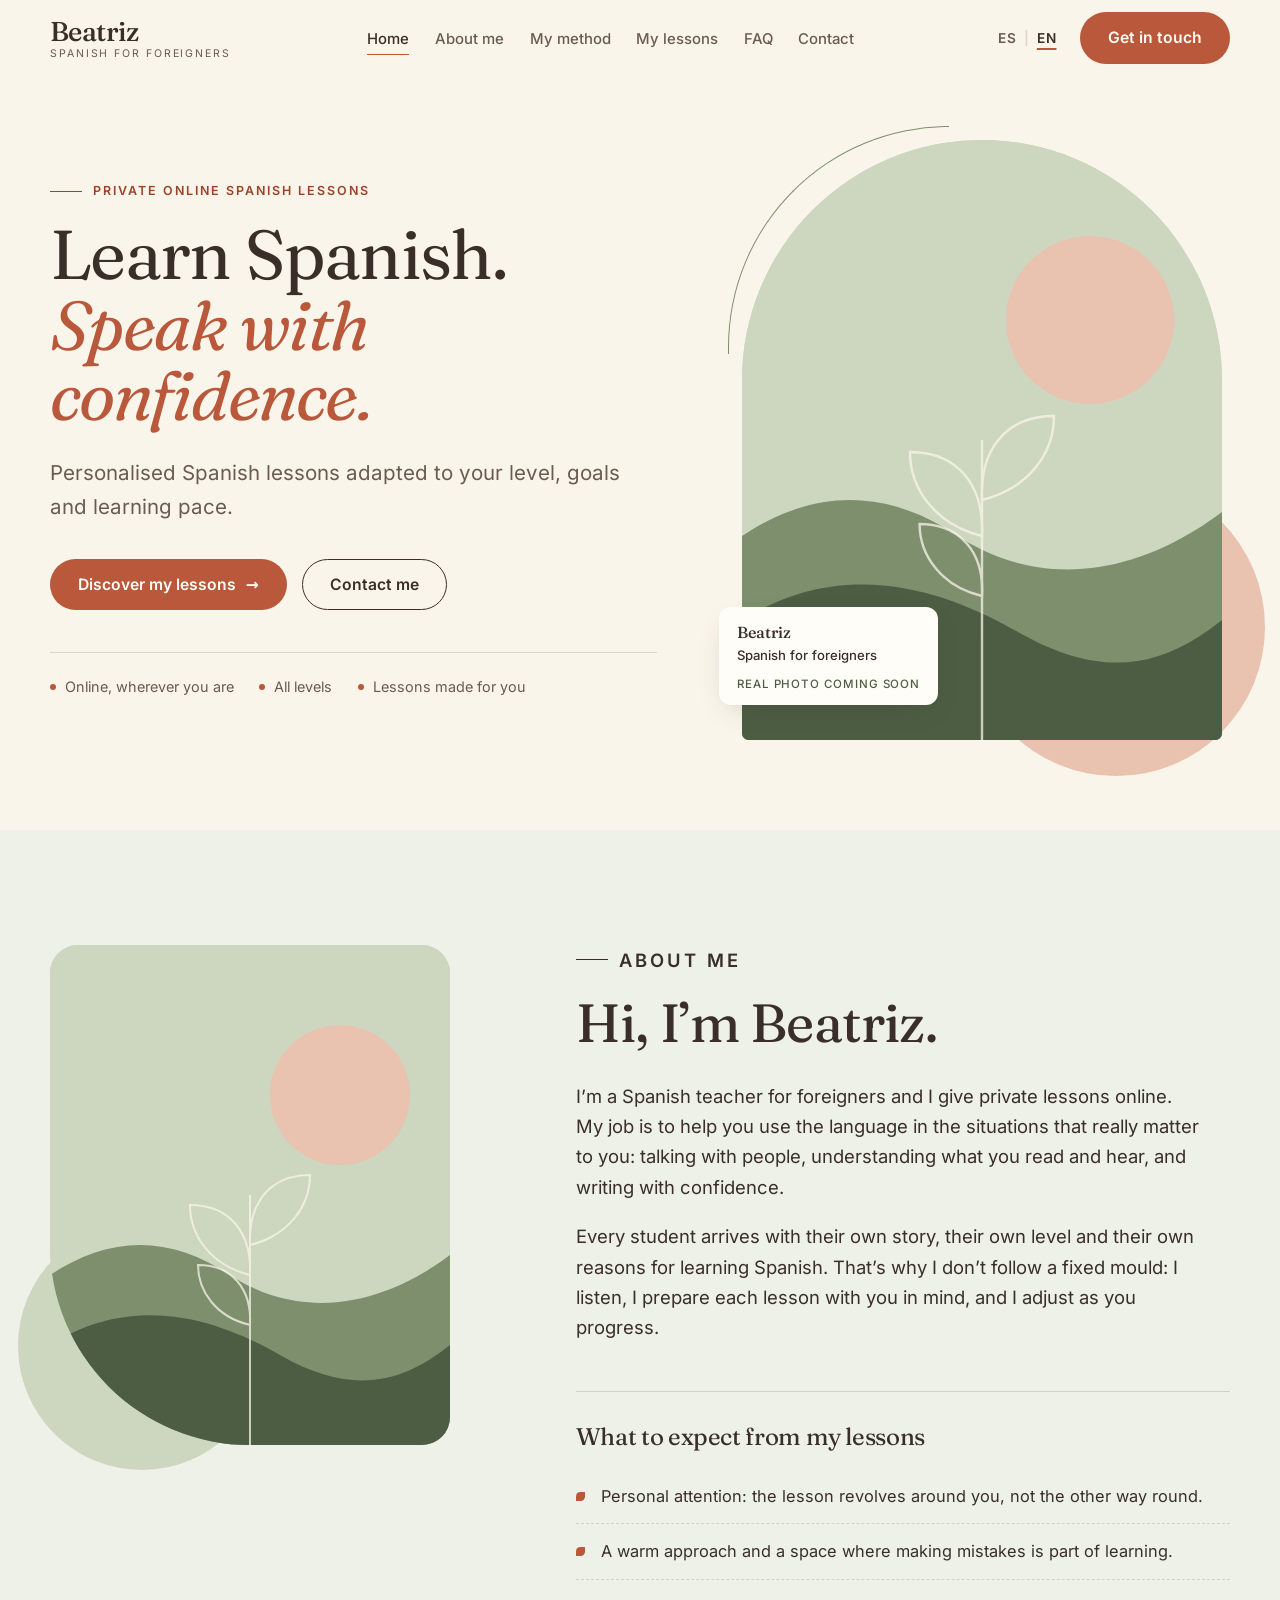
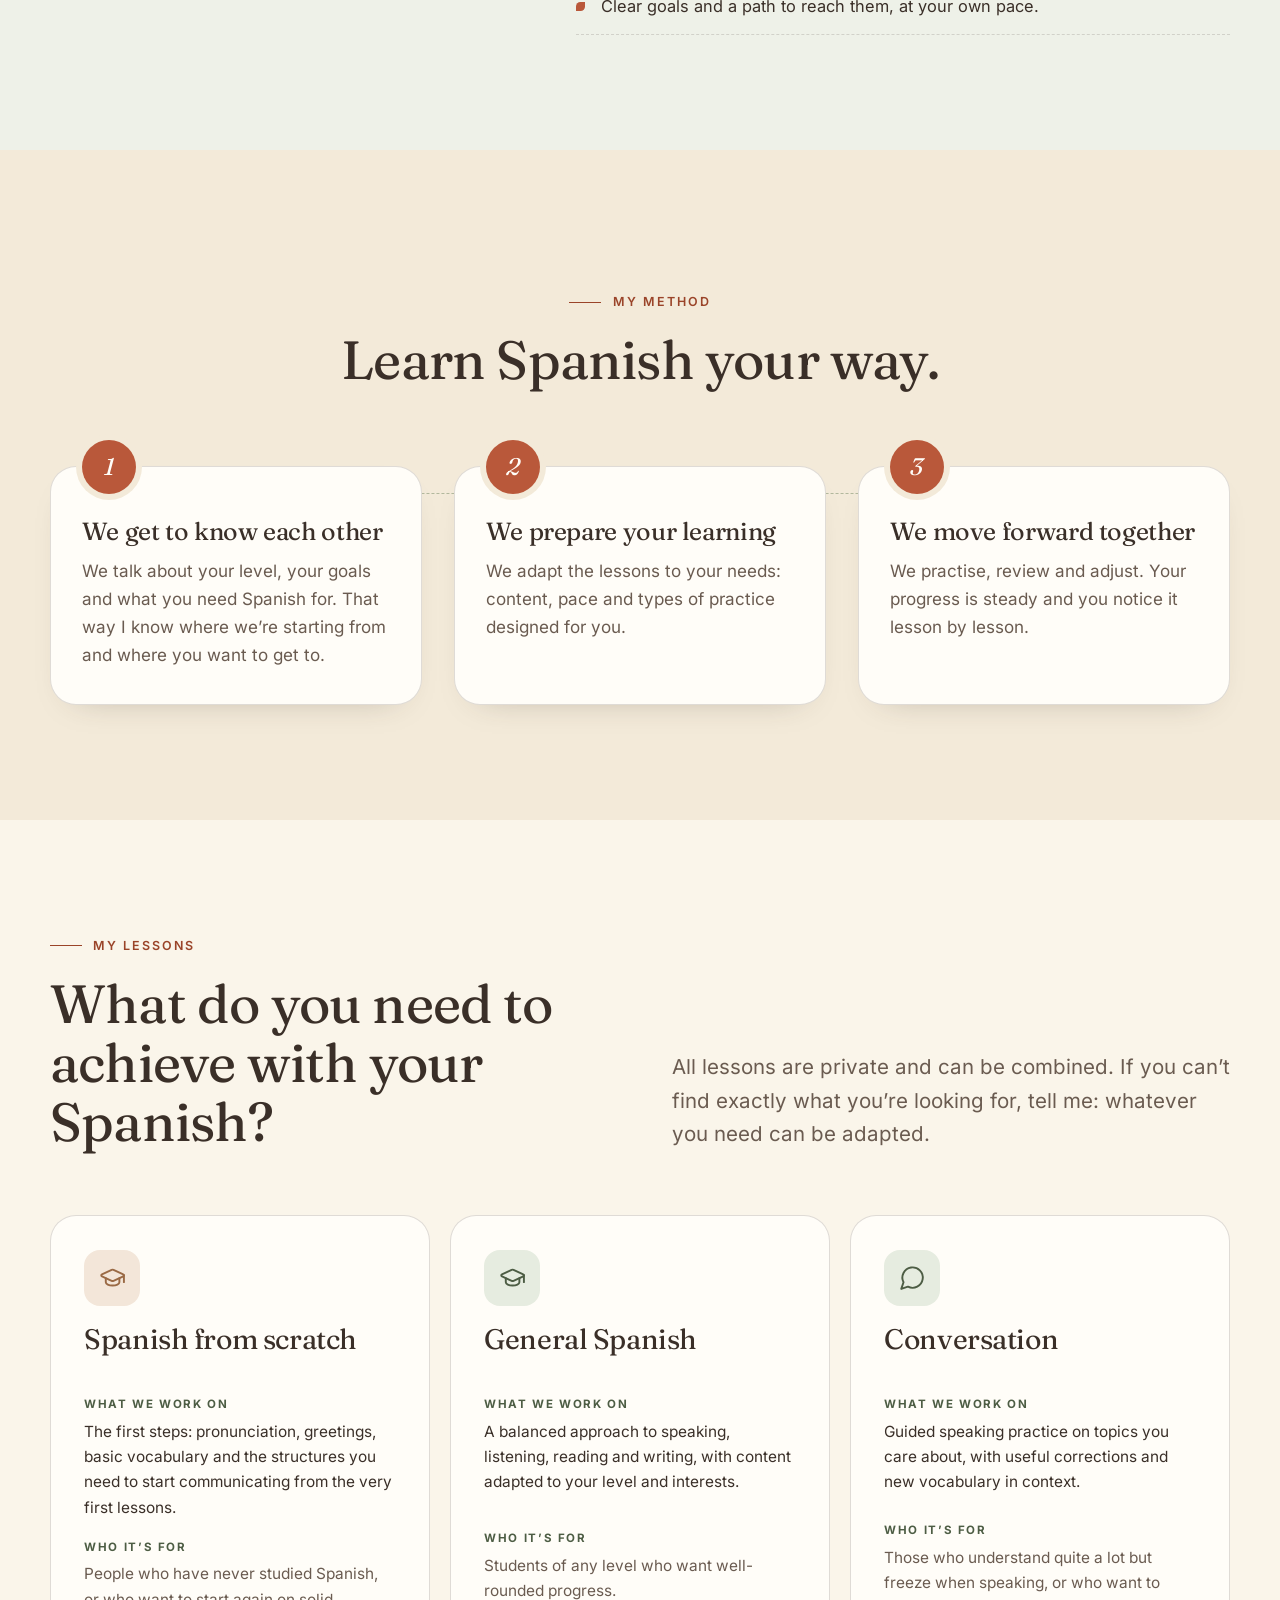
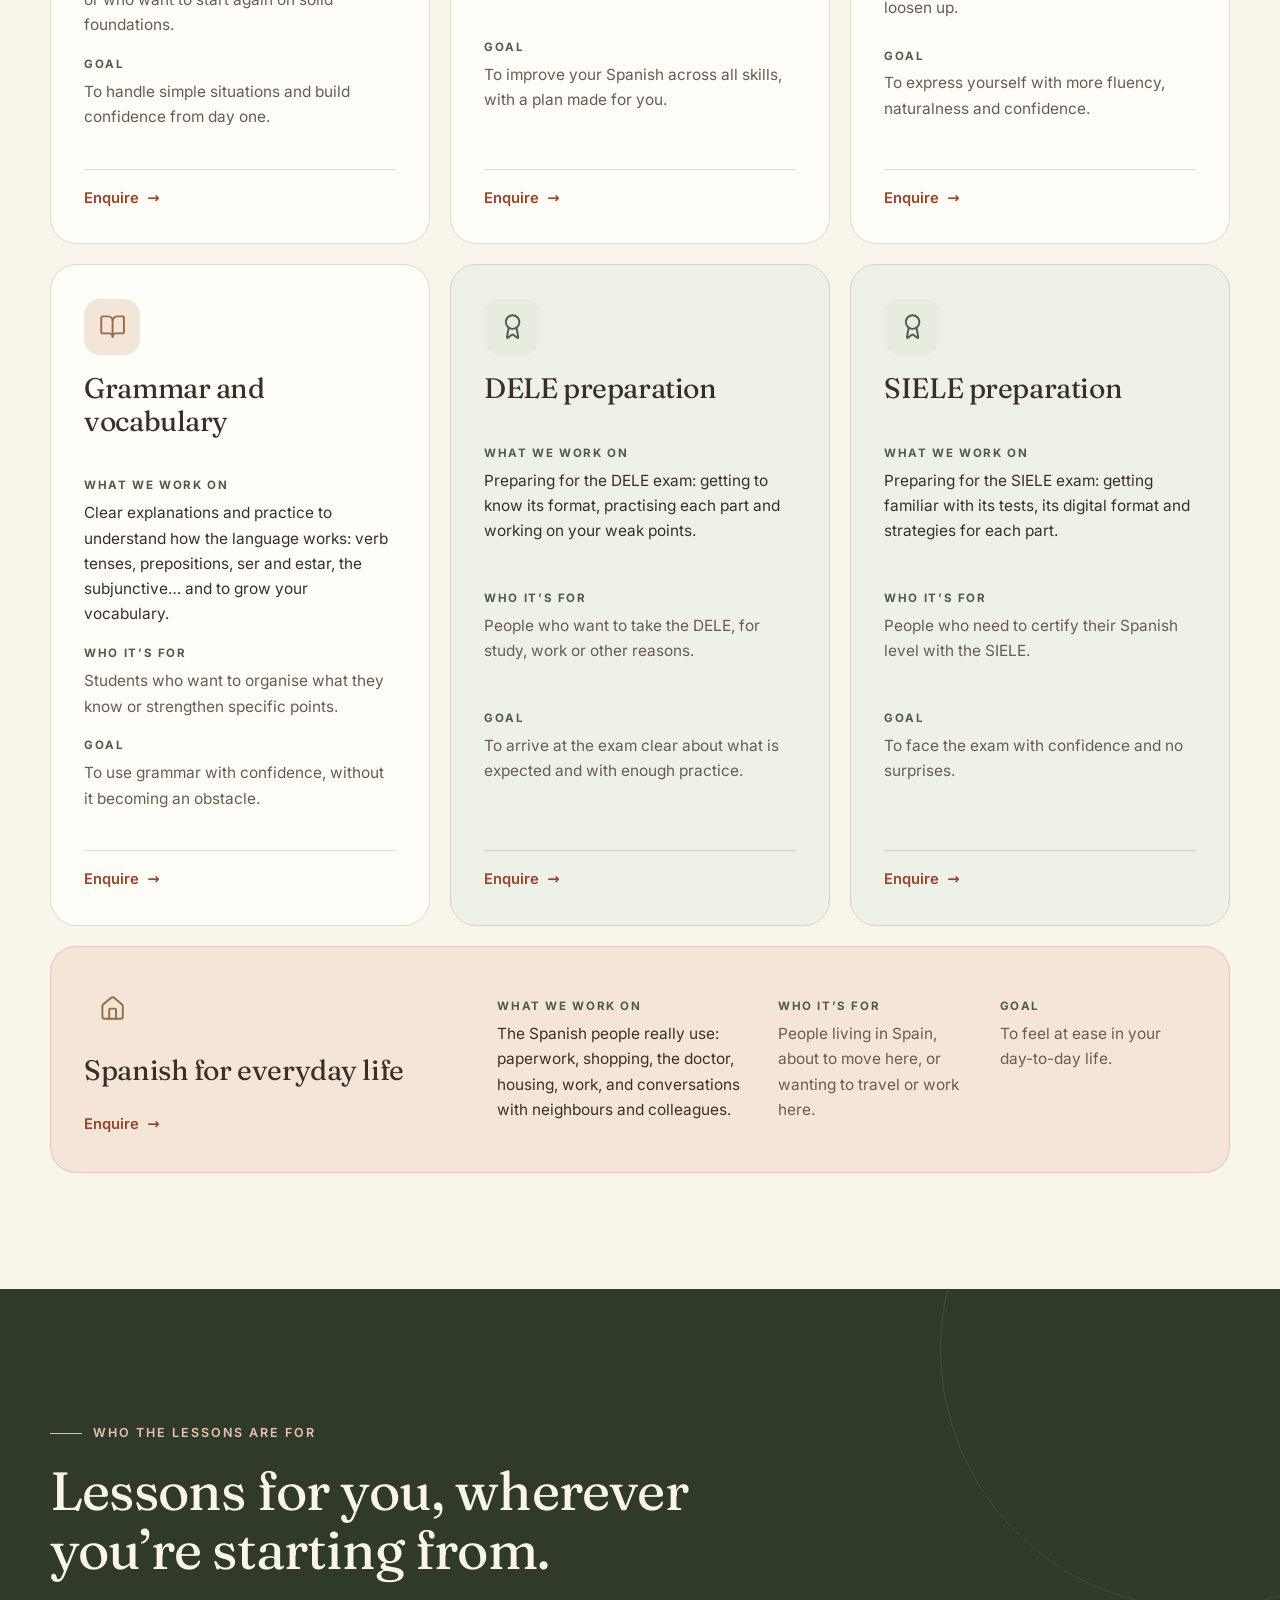
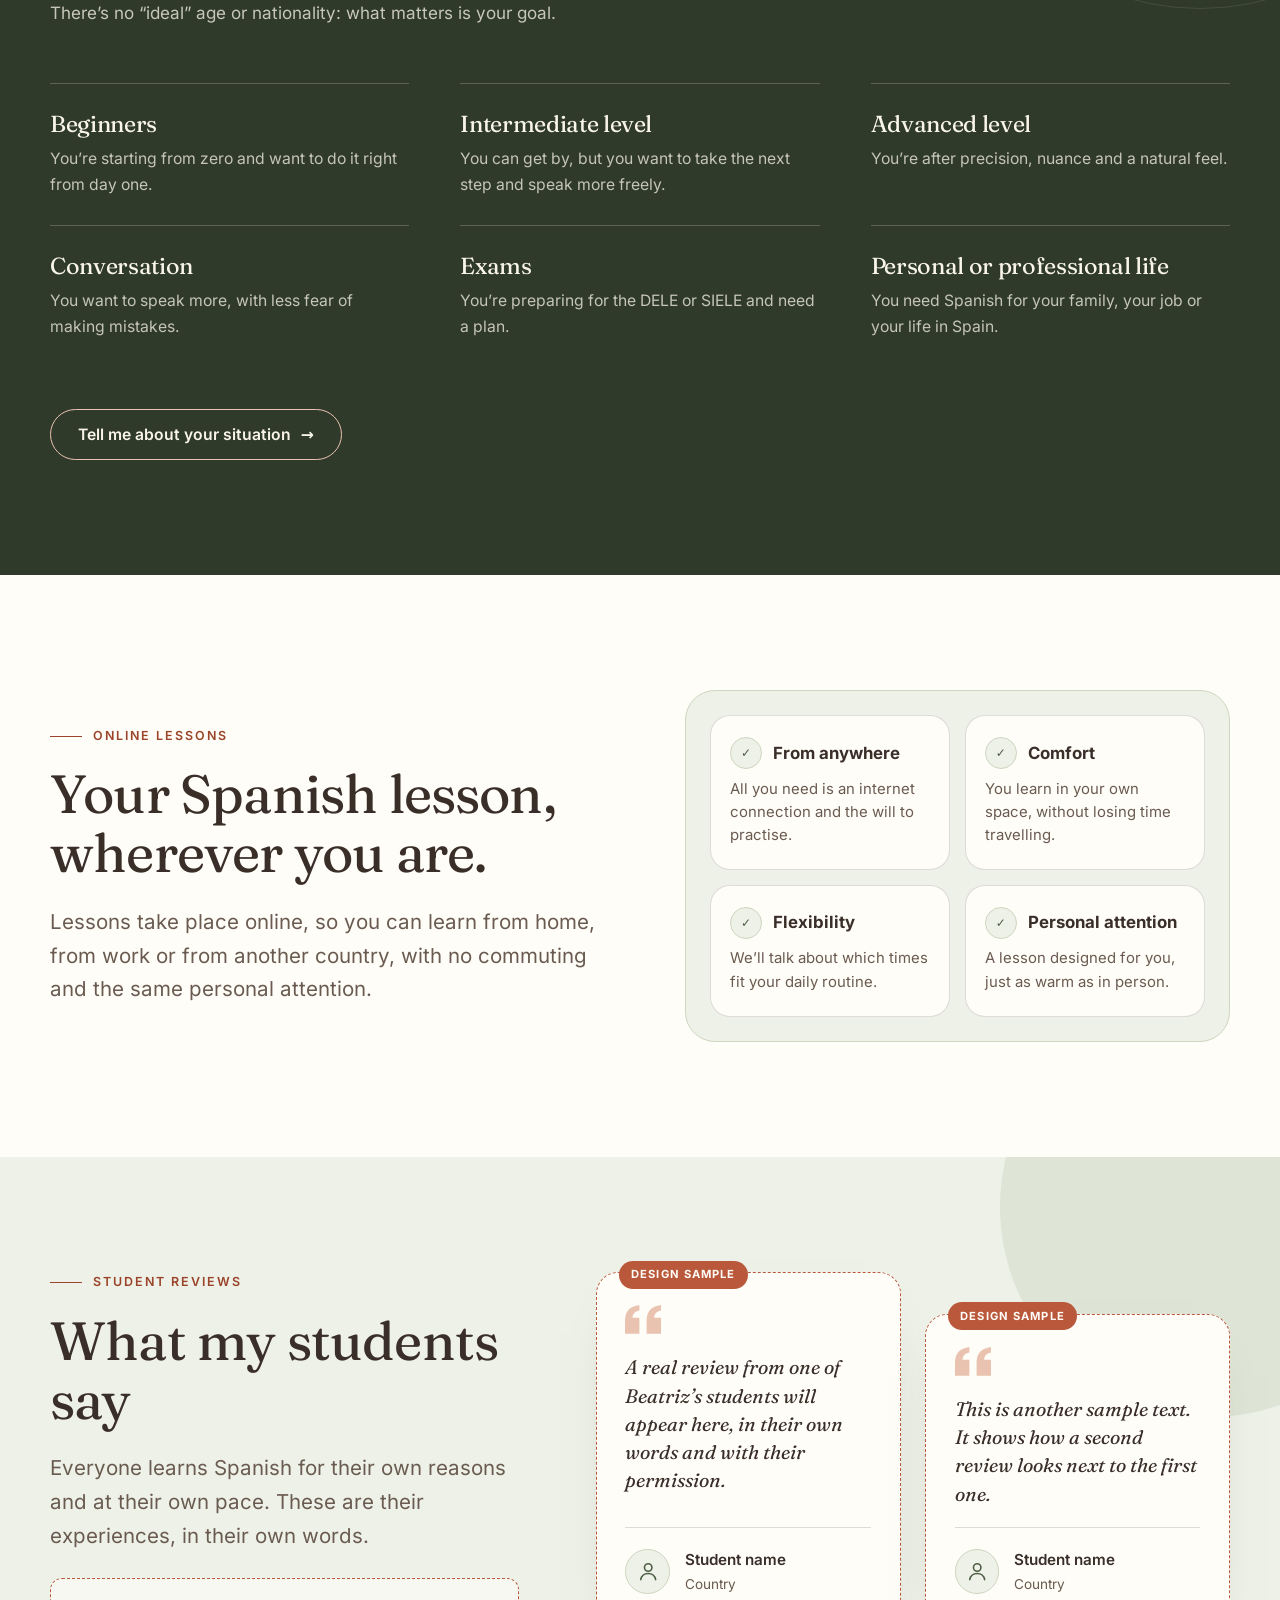
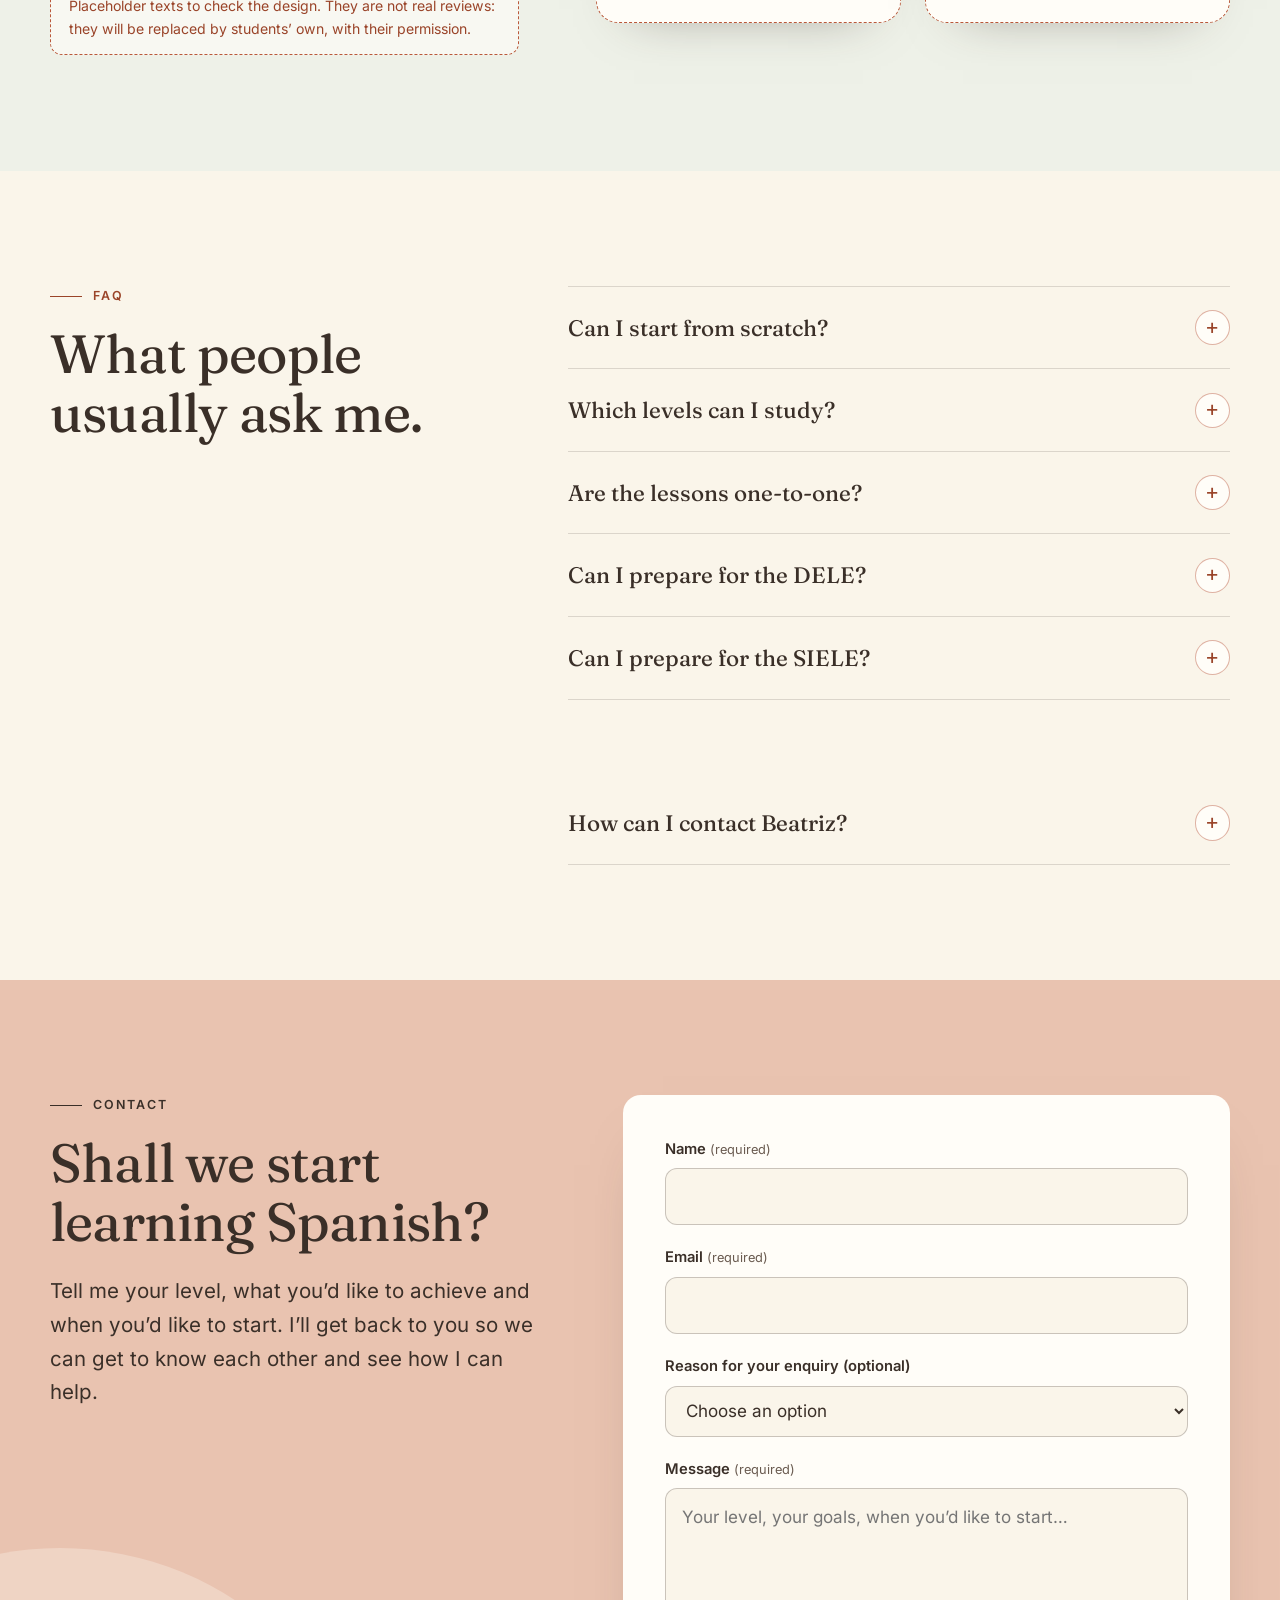
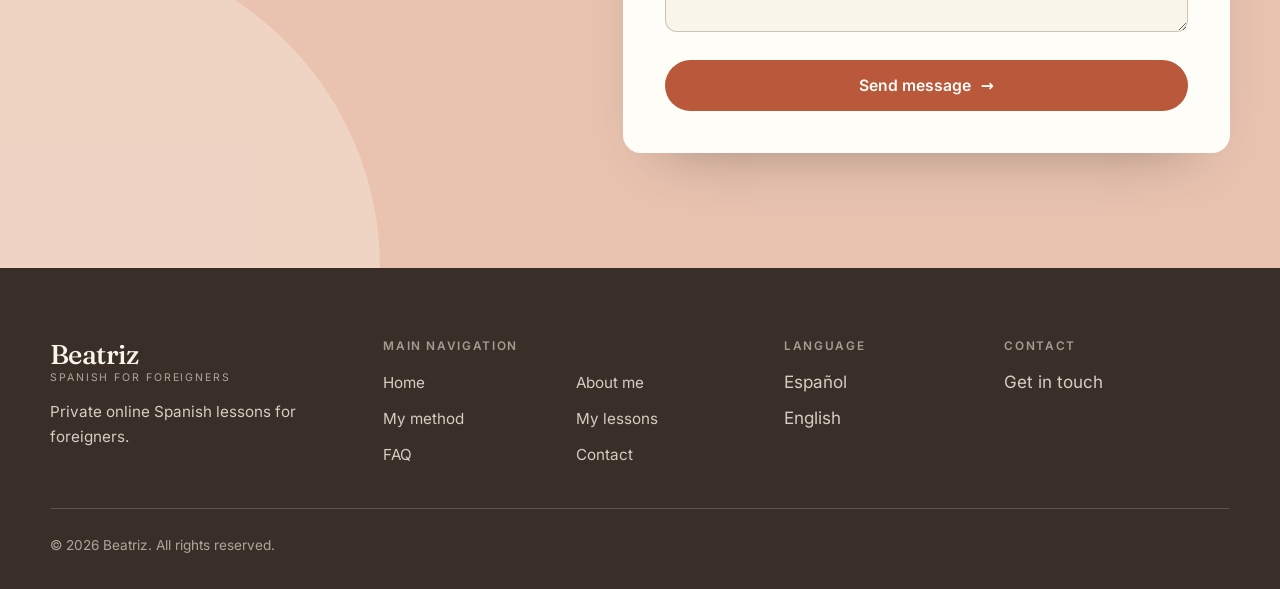
==== commit 55f04f18: "Add files via upload" ====
--- a/en/index.html
+++ b/en/index.html
@@ -10,7 +10,7 @@
 <body><a class="skip" href="#home">Skip to content</a><header class="header" id="top">
   <div class="wrap">
     <a class="brand" href="#home" aria-label="Beatriz — Spanish for foreigners"><span class="brand-name">Beatriz</span><span class="brand-tag">Spanish for foreigners</span></a>
-    <nav class="nav" id="site-nav" aria-label="Main navigation"><ul><li><a href="#home" data-nav="home">Home</a></li><li><a href="#about" data-nav="about">About me</a></li><li><a href="#lessons" data-nav="lessons">My lessons</a></li><li><a href="#method" data-nav="method">My method</a></li><li><a href="#faq" data-nav="faq">FAQ</a></li><li><a href="#contact" data-nav="contact">Contact</a></li></ul><a class="btn btn-primary nav-cta" href="#contact">Get in touch</a></nav>
+    <nav class="nav" id="site-nav" aria-label="Main navigation"><ul><li><a href="#home" data-nav="home">Home</a></li><li><a href="#about" data-nav="about">About me</a></li><li><a href="#method" data-nav="method">My method</a></li><li><a href="#lessons" data-nav="lessons">My lessons</a></li><li><a href="#faq" data-nav="faq">FAQ</a></li><li><a href="#contact" data-nav="contact">Contact</a></li></ul><a class="btn btn-primary nav-cta" href="#contact">Get in touch</a></nav>
     <div class="header-tools">
       <div class="lang" role="group" aria-label="Language"><a href="../es/index.html" hreflang="es" lang="es" data-lang="es">ES</a><span aria-hidden="true">|</span><a href="../en/index.html" hreflang="en" lang="en" data-lang="en" aria-current="true">EN</a></div>
       <a class="btn btn-primary header-cta" href="#contact">Get in touch</a>
@@ -56,6 +56,12 @@
     </div>
   </div>
 </section>
+<section class="section method" id="method" aria-labelledby="method-title">
+  <div class="wrap">
+    <div class="method-head reveal"><p class="eyebrow">My method</p><h2 class="h2" id="method-title">Learn Spanish your way.</h2></div>
+    <ol class="steps"><li class="step reveal"><span class="step-n" aria-hidden="true">1</span><h3>We get to know each other</h3><p>We talk about your level, your goals and what you need Spanish for. That way I know where we’re starting from and where you want to get to.</p></li><li class="step reveal"><span class="step-n" aria-hidden="true">2</span><h3>We prepare your learning</h3><p>We adapt the lessons to your needs: content, pace and types of practice designed for you.</p></li><li class="step reveal"><span class="step-n" aria-hidden="true">3</span><h3>We move forward together</h3><p>We practise, review and adjust. Your progress is steady and you notice it lesson by lesson.</p></li></ol>
+  </div>
+</section>
 <section class="section lessons" id="lessons" aria-labelledby="lessons-title">
   <div class="wrap">
     <div class="lessons-head reveal"><div><p class="eyebrow">My lessons</p><h2 class="h2" id="lessons-title">What do you need to achieve with your Spanish?</h2></div><p class="lead">All lessons are private and can be combined. If you can’t find exactly what you’re looking for, tell me: whatever you need can be adapted.</p></div>
@@ -66,7 +72,7 @@
       <div><dt>Who it’s for</dt><dd class="soft">People who have never studied Spanish, or who want to start again on solid foundations.</dd></div>
       <div><dt>Goal</dt><dd class="soft">To handle simple situations and build confidence from day one.</dd></div>
     </dl>
-    <a class="lesson-cta" href="#contact">Contact me <span class="arrow" aria-hidden="true">→</span></a>
+    <a class="lesson-cta" href="#contact">Enquire <span class="arrow" aria-hidden="true">→</span></a>
   </article><article class="lesson reveal" id="lesson-general">
     <div class="lesson-top"><span class="lesson-ico lesson-ico--sage" aria-hidden="true"><svg viewBox="0 0 24 24" fill="none" stroke="currentColor" stroke-width="1.7" stroke-linecap="round" stroke-linejoin="round"><path d="M21.42 10.922a1 1 0 0 0-.019-1.838L12.83 5.18a2 2 0 0 0-1.66 0L2.6 9.08a1 1 0 0 0 0 1.832l8.57 3.908a2 2 0 0 0 1.66 0z"/><path d="M22 10v6"/><path d="M6 12.5V16a6 3 0 0 0 12 0v-3.5"/></svg></span><h3>General Spanish</h3></div>
     <dl class="lesson-cols">
@@ -74,7 +80,7 @@
       <div><dt>Who it’s for</dt><dd class="soft">Students of any level who want well-rounded progress.</dd></div>
       <div><dt>Goal</dt><dd class="soft">To improve your Spanish across all skills, with a plan made for you.</dd></div>
     </dl>
-    <a class="lesson-cta" href="#contact">Contact me <span class="arrow" aria-hidden="true">→</span></a>
+    <a class="lesson-cta" href="#contact">Enquire <span class="arrow" aria-hidden="true">→</span></a>
   </article><article class="lesson reveal" id="lesson-conversation">
     <div class="lesson-top"><span class="lesson-ico lesson-ico--sage" aria-hidden="true"><svg viewBox="0 0 24 24" fill="none" stroke="currentColor" stroke-width="1.7" stroke-linecap="round" stroke-linejoin="round"><path d="M7.9 20A9 9 0 1 0 4 16.1L2 22Z"/></svg></span><h3>Conversation</h3></div>
     <dl class="lesson-cols">
@@ -82,7 +88,7 @@
       <div><dt>Who it’s for</dt><dd class="soft">Those who understand quite a lot but freeze when speaking, or who want to loosen up.</dd></div>
       <div><dt>Goal</dt><dd class="soft">To express yourself with more fluency, naturalness and confidence.</dd></div>
     </dl>
-    <a class="lesson-cta" href="#contact">Contact me <span class="arrow" aria-hidden="true">→</span></a>
+    <a class="lesson-cta" href="#contact">Enquire <span class="arrow" aria-hidden="true">→</span></a>
   </article><article class="lesson reveal" id="lesson-grammar">
     <div class="lesson-top"><span class="lesson-ico lesson-ico--warm" aria-hidden="true"><svg viewBox="0 0 24 24" fill="none" stroke="currentColor" stroke-width="1.7" stroke-linecap="round" stroke-linejoin="round"><path d="M12 7v14"/><path d="M3 18a1 1 0 0 1-1-1V4a1 1 0 0 1 1-1h5a4 4 0 0 1 4 4 4 4 0 0 1 4-4h5a1 1 0 0 1 1 1v13a1 1 0 0 1-1 1h-6a3 3 0 0 0-3 3 3 3 0 0 0-3-3z"/></svg></span><h3>Grammar and vocabulary</h3></div>
     <dl class="lesson-cols">
@@ -90,7 +96,7 @@
       <div><dt>Who it’s for</dt><dd class="soft">Students who want to organise what they know or strengthen specific points.</dd></div>
       <div><dt>Goal</dt><dd class="soft">To use grammar with confidence, without it becoming an obstacle.</dd></div>
     </dl>
-    <a class="lesson-cta" href="#contact">Contact me <span class="arrow" aria-hidden="true">→</span></a>
+    <a class="lesson-cta" href="#contact">Enquire <span class="arrow" aria-hidden="true">→</span></a>
   </article><article class="lesson reveal lesson--exam" id="lesson-dele">
     <div class="lesson-top"><span class="lesson-ico lesson-ico--sage" aria-hidden="true"><svg viewBox="0 0 24 24" fill="none" stroke="currentColor" stroke-width="1.7" stroke-linecap="round" stroke-linejoin="round"><path d="m15.477 12.89 1.515 8.526a.5.5 0 0 1-.81.47l-3.58-2.687a1 1 0 0 0-1.197 0l-3.586 2.686a.5.5 0 0 1-.81-.469l1.514-8.526"/><circle cx="12" cy="8" r="6"/></svg></span><h3>DELE preparation</h3></div>
     <dl class="lesson-cols">
@@ -98,7 +104,7 @@
       <div><dt>Who it’s for</dt><dd class="soft">People who want to take the DELE, for study, work or other reasons.</dd></div>
       <div><dt>Goal</dt><dd class="soft">To arrive at the exam clear about what is expected and with enough practice.</dd></div>
     </dl>
-    <a class="lesson-cta" href="#contact">Contact me <span class="arrow" aria-hidden="true">→</span></a>
+    <a class="lesson-cta" href="#contact">Enquire <span class="arrow" aria-hidden="true">→</span></a>
   </article><article class="lesson reveal lesson--exam" id="lesson-siele">
     <div class="lesson-top"><span class="lesson-ico lesson-ico--sage" aria-hidden="true"><svg viewBox="0 0 24 24" fill="none" stroke="currentColor" stroke-width="1.7" stroke-linecap="round" stroke-linejoin="round"><path d="m15.477 12.89 1.515 8.526a.5.5 0 0 1-.81.47l-3.58-2.687a1 1 0 0 0-1.197 0l-3.586 2.686a.5.5 0 0 1-.81-.469l1.514-8.526"/><circle cx="12" cy="8" r="6"/></svg></span><h3>SIELE preparation</h3></div>
     <dl class="lesson-cols">
@@ -106,7 +112,7 @@
       <div><dt>Who it’s for</dt><dd class="soft">People who need to certify their Spanish level with the SIELE.</dd></div>
       <div><dt>Goal</dt><dd class="soft">To face the exam with confidence and no surprises.</dd></div>
     </dl>
-    <a class="lesson-cta" href="#contact">Contact me <span class="arrow" aria-hidden="true">→</span></a>
+    <a class="lesson-cta" href="#contact">Enquire <span class="arrow" aria-hidden="true">→</span></a>
   </article><article class="lesson reveal lesson--wide" id="lesson-daily">
     <div class="lesson-top"><span class="lesson-ico lesson-ico--warm" aria-hidden="true"><svg viewBox="0 0 24 24" fill="none" stroke="currentColor" stroke-width="1.7" stroke-linecap="round" stroke-linejoin="round"><path d="M15 21v-8a1 1 0 0 0-1-1h-4a1 1 0 0 0-1 1v8"/><path d="M3 10a2 2 0 0 1 .709-1.528l7-5.999a2 2 0 0 1 2.582 0l7 5.999A2 2 0 0 1 21 10v9a2 2 0 0 1-2 2H5a2 2 0 0 1-2-2z"/></svg></span><h3>Spanish for everyday life</h3></div>
     <dl class="lesson-cols">
@@ -114,7 +120,7 @@
       <div><dt>Who it’s for</dt><dd class="soft">People living in Spain, about to move here, or wanting to travel or work here.</dd></div>
       <div><dt>Goal</dt><dd class="soft">To feel at ease in your day-to-day life.</dd></div>
     </dl>
-    <a class="lesson-cta" href="#contact">Contact me <span class="arrow" aria-hidden="true">→</span></a>
+    <a class="lesson-cta" href="#contact">Enquire <span class="arrow" aria-hidden="true">→</span></a>
   </article></div>
   </div>
 </section>
@@ -125,16 +131,10 @@
     <p class="audience-more reveal"><a class="btn audience-cta" href="#contact">Tell me about your situation <span class="arrow" aria-hidden="true">→</span></a></p>
   </div>
 </section>
-<section class="section method" id="method" aria-labelledby="method-title">
-  <div class="wrap">
-    <div class="method-head reveal"><p class="eyebrow">My method</p><h2 class="h2" id="method-title">Learn Spanish your way.</h2></div>
-    <ol class="steps"><li class="step reveal"><span class="step-n" aria-hidden="true">1</span><h3>We get to know each other</h3><p>We talk about your level, your goals and what you need Spanish for. That way I know where we’re starting from and where you want to get to.</p></li><li class="step reveal"><span class="step-n" aria-hidden="true">2</span><h3>We prepare your learning</h3><p>We adapt the lessons to your needs: content, pace and types of practice designed for you.</p></li><li class="step reveal"><span class="step-n" aria-hidden="true">3</span><h3>We move forward together</h3><p>We practise, review and adjust. Your progress is steady and you notice it lesson by lesson.</p></li></ol>
-  </div>
-</section>
 <section class="section online" aria-labelledby="online-title">
   <div class="wrap online-grid">
     <div class="reveal"><p class="eyebrow">Online lessons</p><h2 class="h2" id="online-title">Your Spanish lesson, wherever you are.</h2><p class="lead">Lessons take place online, so you can learn from home, from work or from another country, with no commuting and the same personal attention.</p></div>
-    <ul class="online-list"><li class="reveal"><span class="dot" aria-hidden="true">✓</span><h3>From anywhere</h3><p>All you need is an internet connection and the will to practise.</p></li><li class="reveal"><span class="dot" aria-hidden="true">✓</span><h3>Comfort</h3><p>You learn in your own space, without losing time travelling.</p></li><li class="reveal"><span class="dot" aria-hidden="true">✓</span><h3>Flexibility</h3><p>We’ll talk about which times fit your daily routine.</p></li><li class="reveal"><span class="dot" aria-hidden="true">✓</span><h3>Personal attention</h3><p>A lesson designed for you, just as warm as in person.</p></li></ul>
+    <ul class="online-list"><li class="reveal"><div class="online-h"><span class="dot" aria-hidden="true">✓</span><h3>From anywhere</h3></div><p>All you need is an internet connection and the will to practise.</p></li><li class="reveal"><div class="online-h"><span class="dot" aria-hidden="true">✓</span><h3>Comfort</h3></div><p>You learn in your own space, without losing time travelling.</p></li><li class="reveal"><div class="online-h"><span class="dot" aria-hidden="true">✓</span><h3>Flexibility</h3></div><p>We’ll talk about which times fit your daily routine.</p></li><li class="reveal"><div class="online-h"><span class="dot" aria-hidden="true">✓</span><h3>Personal attention</h3></div><p>A lesson designed for you, just as warm as in person.</p></li></ul>
   </div>
 </section>
 <section class="section testimonials" id="testimonials" aria-labelledby="testi-title">
@@ -181,7 +181,7 @@
 </section></main><footer class="footer"><div class="wrap">
     <div class="footer-top">
       <div><div class="brand"><span class="brand-name">Beatriz</span><span class="brand-tag">Spanish for foreigners</span></div><p class="footer-text">Private online Spanish lessons for foreigners.</p></div>
-      <nav class="footer-col" aria-label="Footer"><h3>Main navigation</h3><ul><li><a href="../en/index.html#home">Home</a></li><li><a href="../en/index.html#about">About me</a></li><li><a href="../en/index.html#lessons">My lessons</a></li><li><a href="../en/index.html#method">My method</a></li><li><a href="../en/index.html#faq">FAQ</a></li><li><a href="../en/index.html#contact">Contact</a></li></ul></nav>
+      <nav class="footer-col" aria-label="Footer"><h3>Main navigation</h3><ul><li><a href="../en/index.html#home">Home</a></li><li><a href="../en/index.html#about">About me</a></li><li><a href="../en/index.html#method">My method</a></li><li><a href="../en/index.html#lessons">My lessons</a></li><li><a href="../en/index.html#faq">FAQ</a></li><li><a href="../en/index.html#contact">Contact</a></li></ul></nav>
       <div class="footer-col"><h3>Language</h3><ul><li><a href="../es/index.html" hreflang="es" lang="es" data-lang="es">Español</a></li><li><a href="../en/index.html" hreflang="en" lang="en" data-lang="en">English</a></li></ul></div>
       <div class="footer-col"><h3>Contact</h3><ul><li><a href="../en/index.html#contact">Get in touch</a></li></ul></div>
     </div>
--- a/styles.css
+++ b/styles.css
@@ -210,8 +210,9 @@
 .online-grid .lead{margin-top:1.4rem}
 .online-list{display:grid;grid-template-columns:1fr 1fr;gap:.9rem;background:var(--sage-50);border:1px solid var(--sage-200);border-radius:30px;padding:clamp(1rem,2vw,1.5rem)}
 .online-list li{background:var(--white);border:1px solid var(--line);border-radius:20px;padding:1.3rem 1.2rem 1.4rem;display:flex;flex-direction:column;gap:.35rem}
-.online-list .dot{width:2rem;height:2rem;border-radius:50%;background:var(--sage-50);border:1px solid var(--sage-200);display:grid;place-items:center;color:var(--sage-700);font-size:.75rem;font-weight:700;margin-bottom:.6rem}
-.online-list h3{font-size:1.1rem;font-family:var(--sans);font-weight:600;letter-spacing:0;line-height:1.25}
+.online-h{display:flex;align-items:center;gap:.7rem;margin-bottom:.2rem}
+.online-list .dot{flex:none;width:2rem;height:2rem;border-radius:50%;background:var(--sage-50);border:1px solid var(--sage-200);display:grid;place-items:center;color:var(--sage-700);font-size:.75rem;font-weight:700}
+.online-list h3{font-size:1.05rem;font-family:var(--sans);font-weight:700;letter-spacing:0;line-height:1.25}
 .online-list p{color:var(--ink-soft);font-size:.93rem;line-height:1.55}
 @media (max-width:480px){.online-list{grid-template-columns:1fr}}
 @media (max-width:860px){.online-grid{grid-template-columns:1fr}}
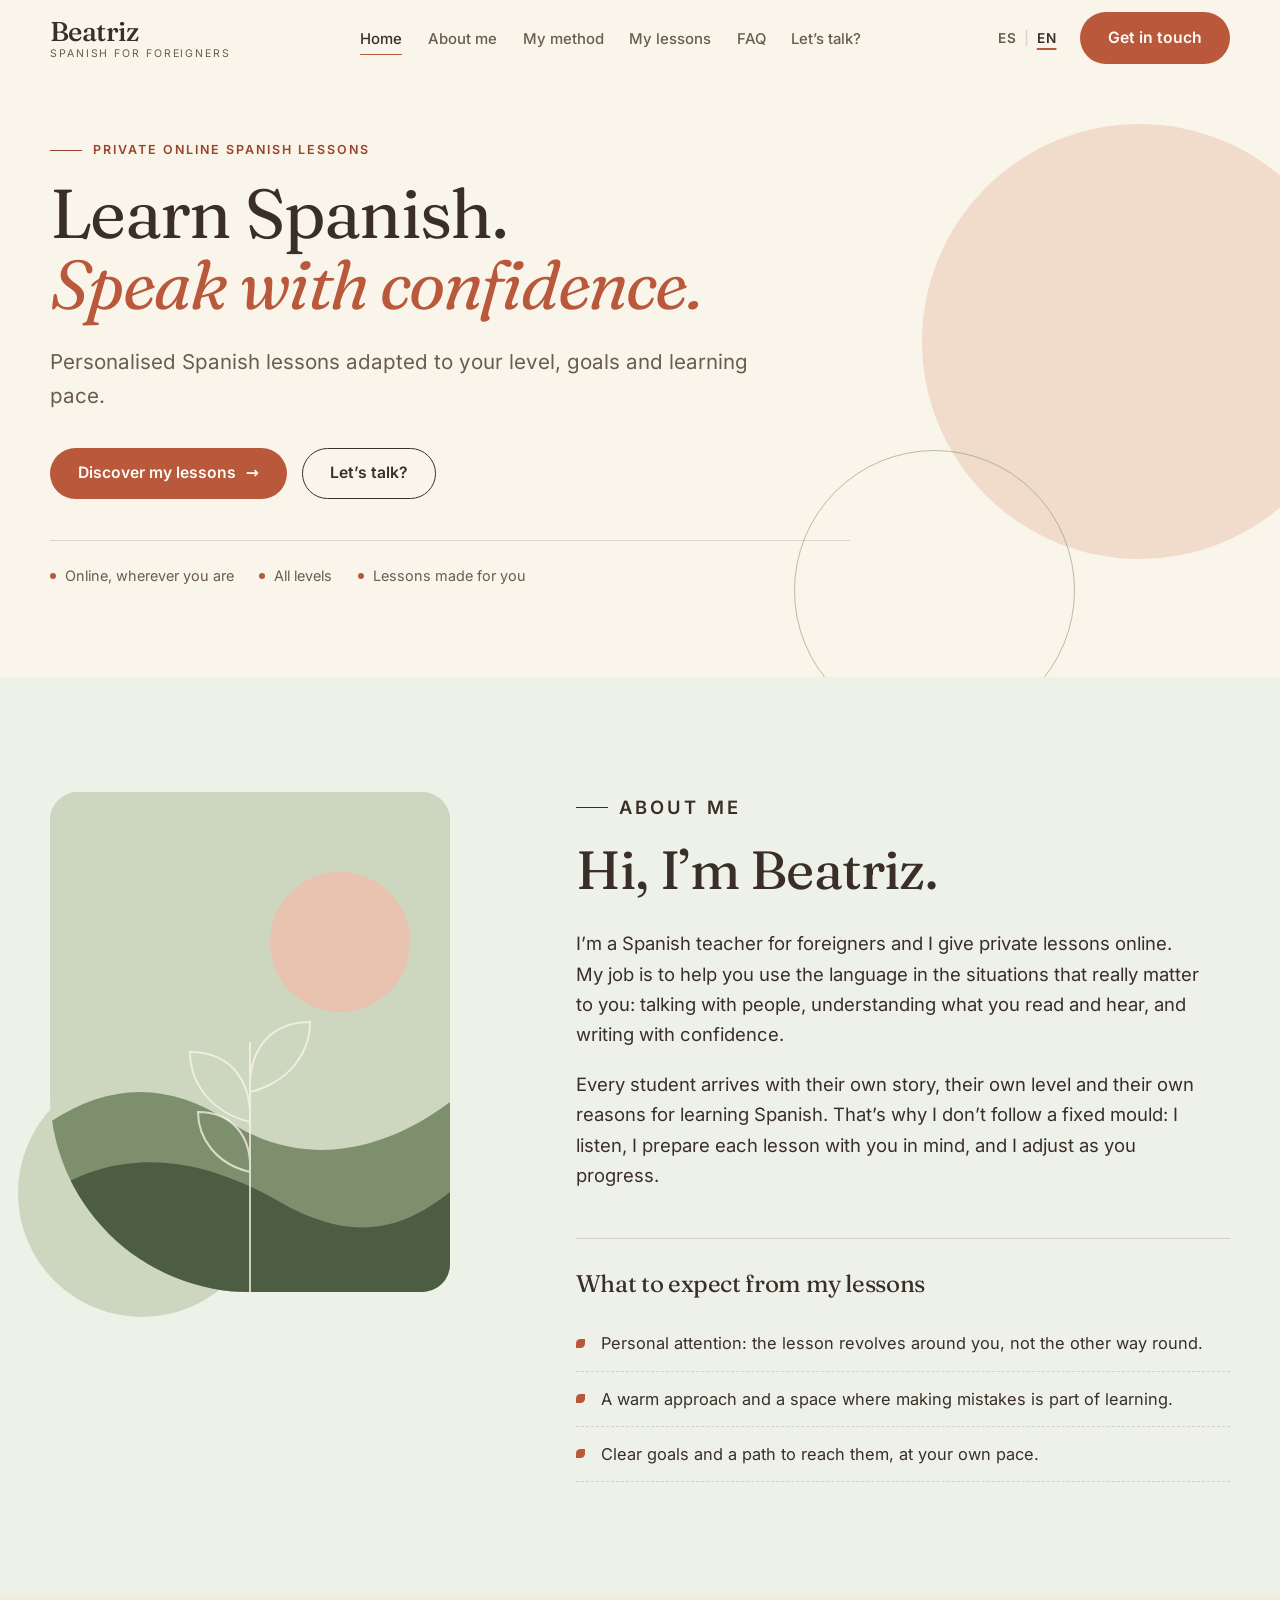
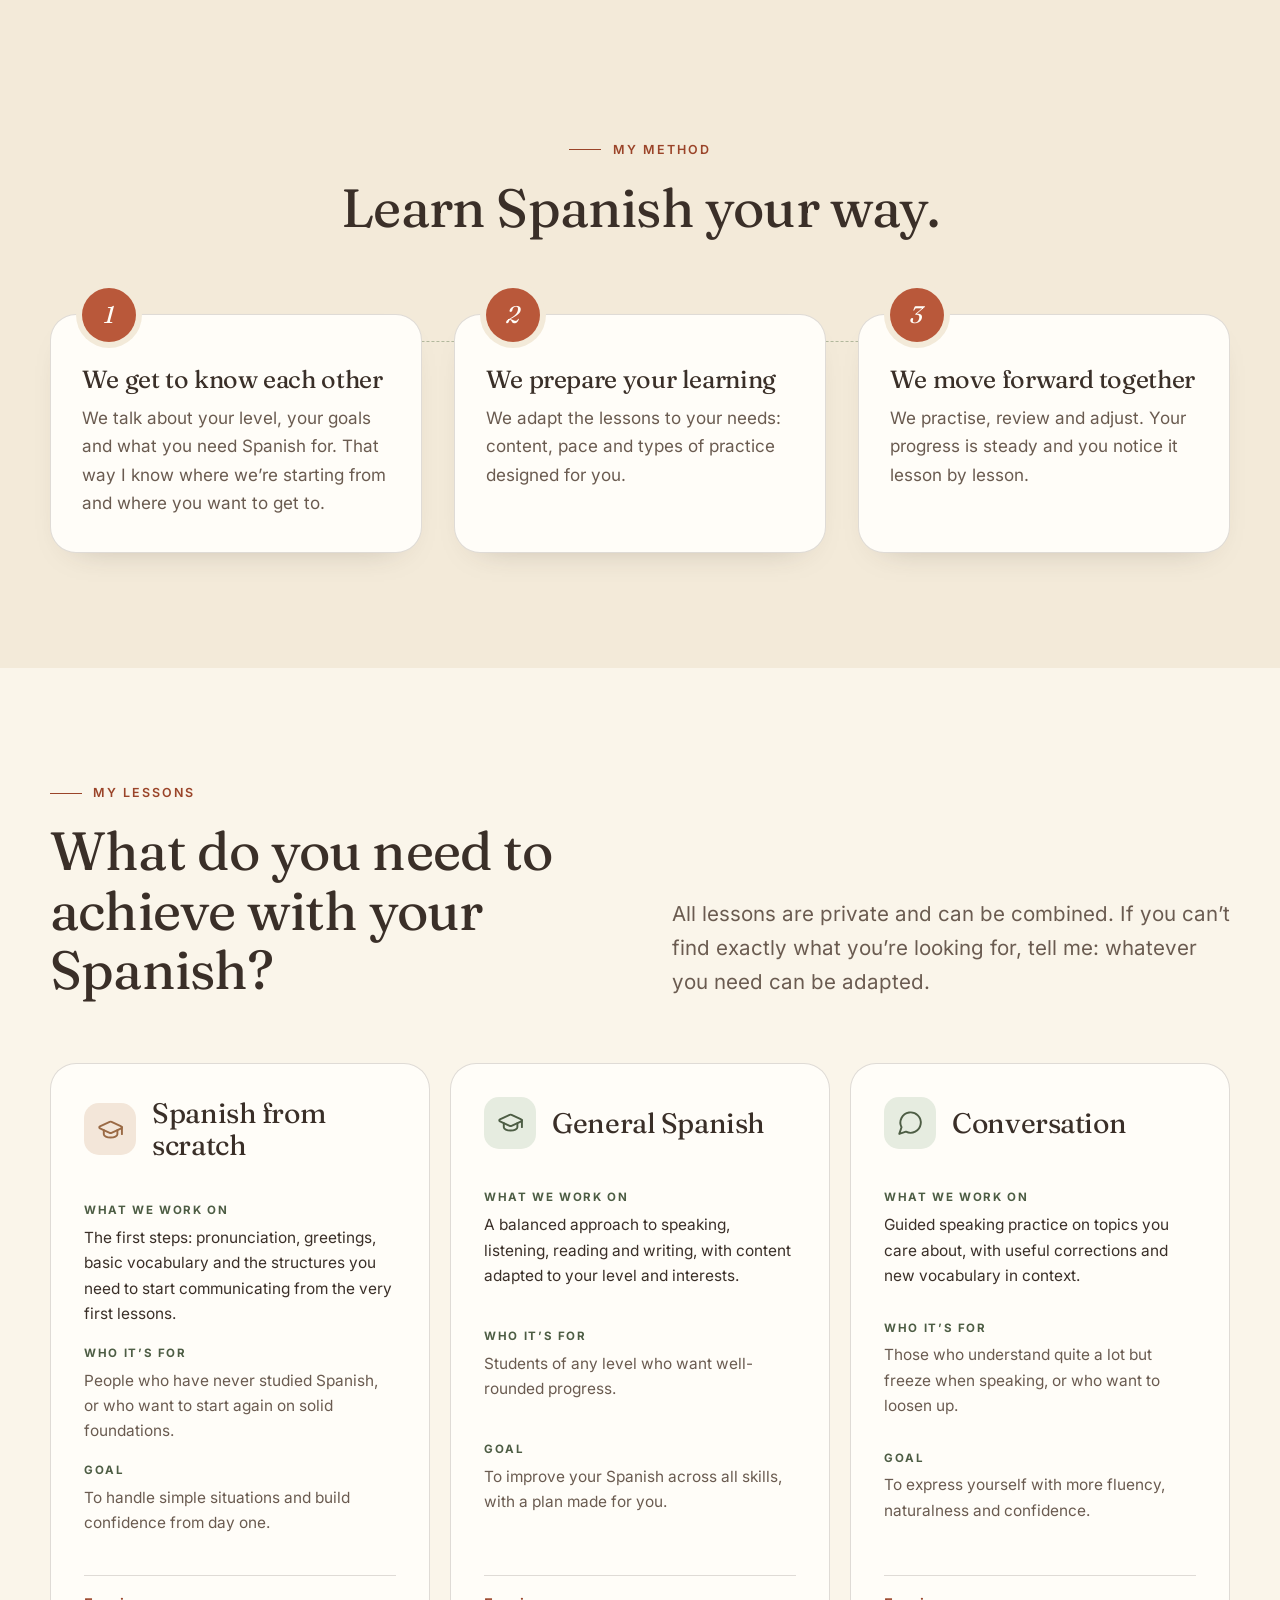
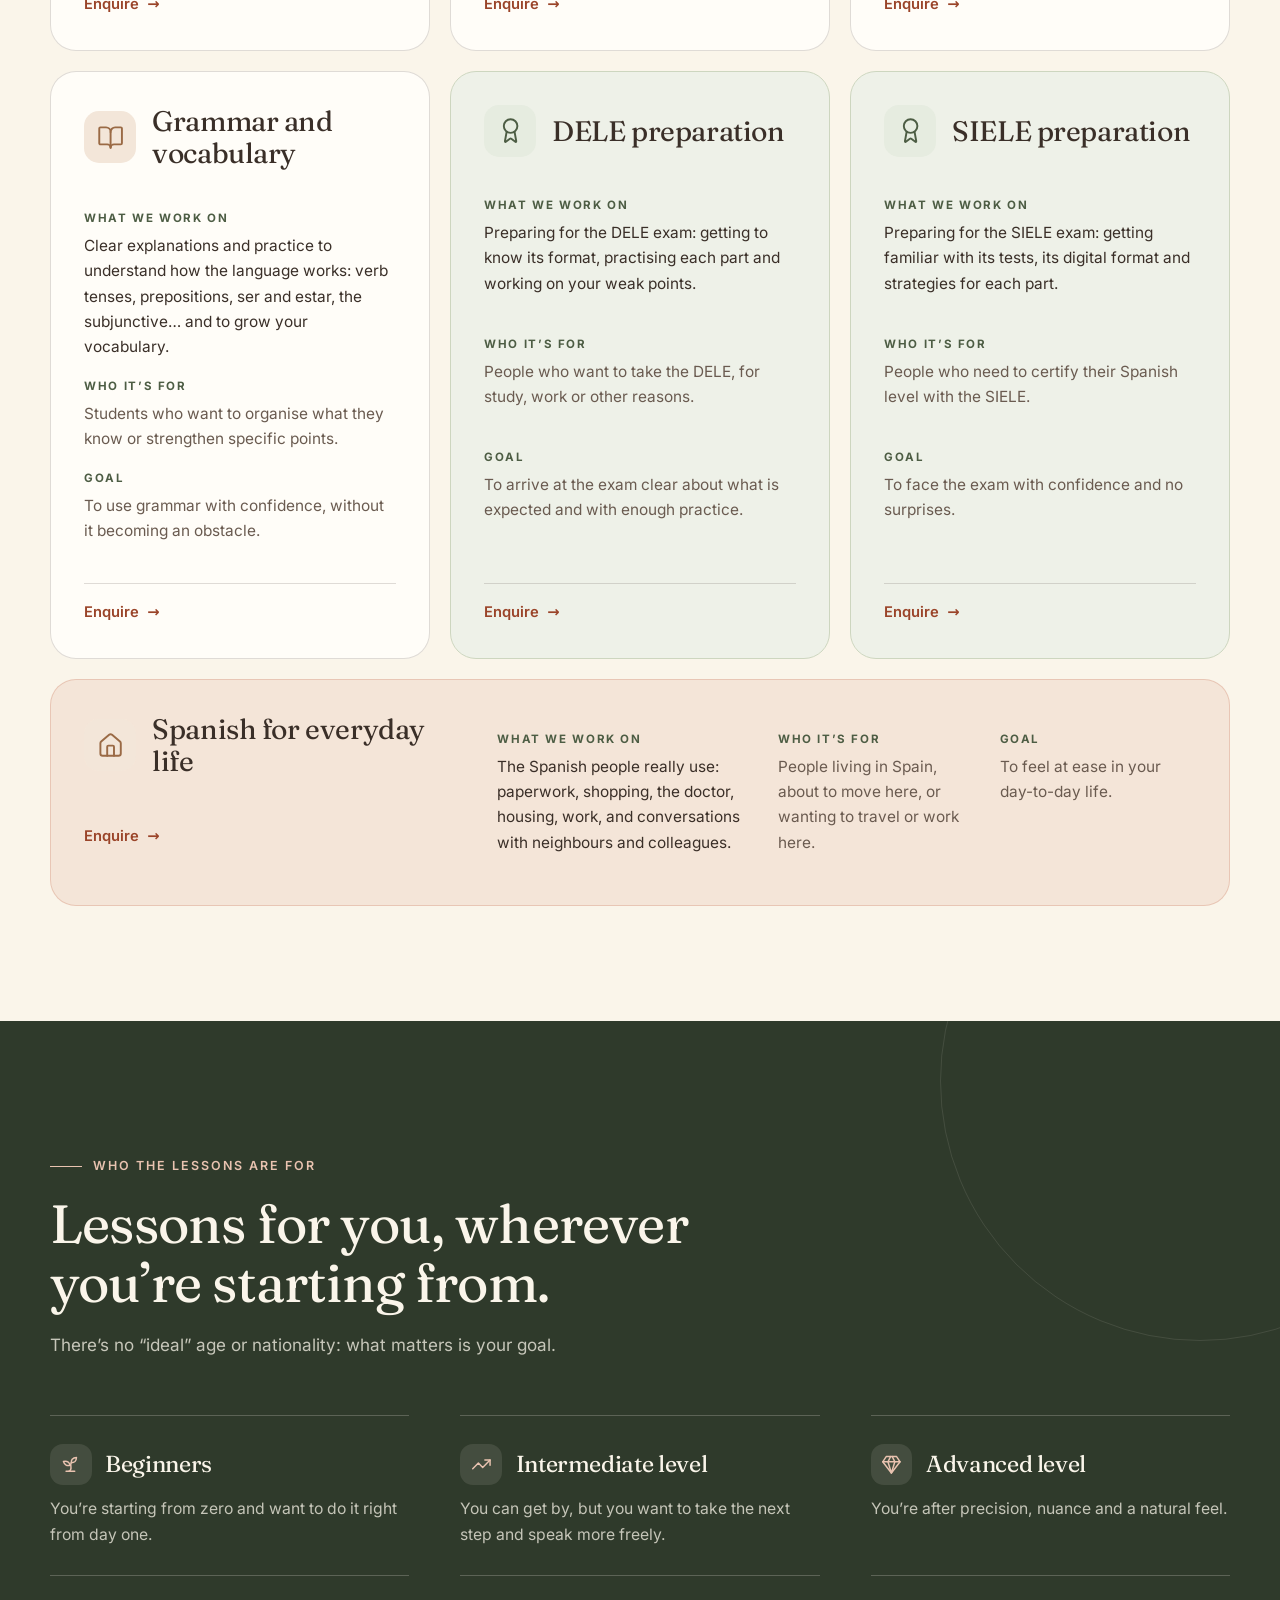
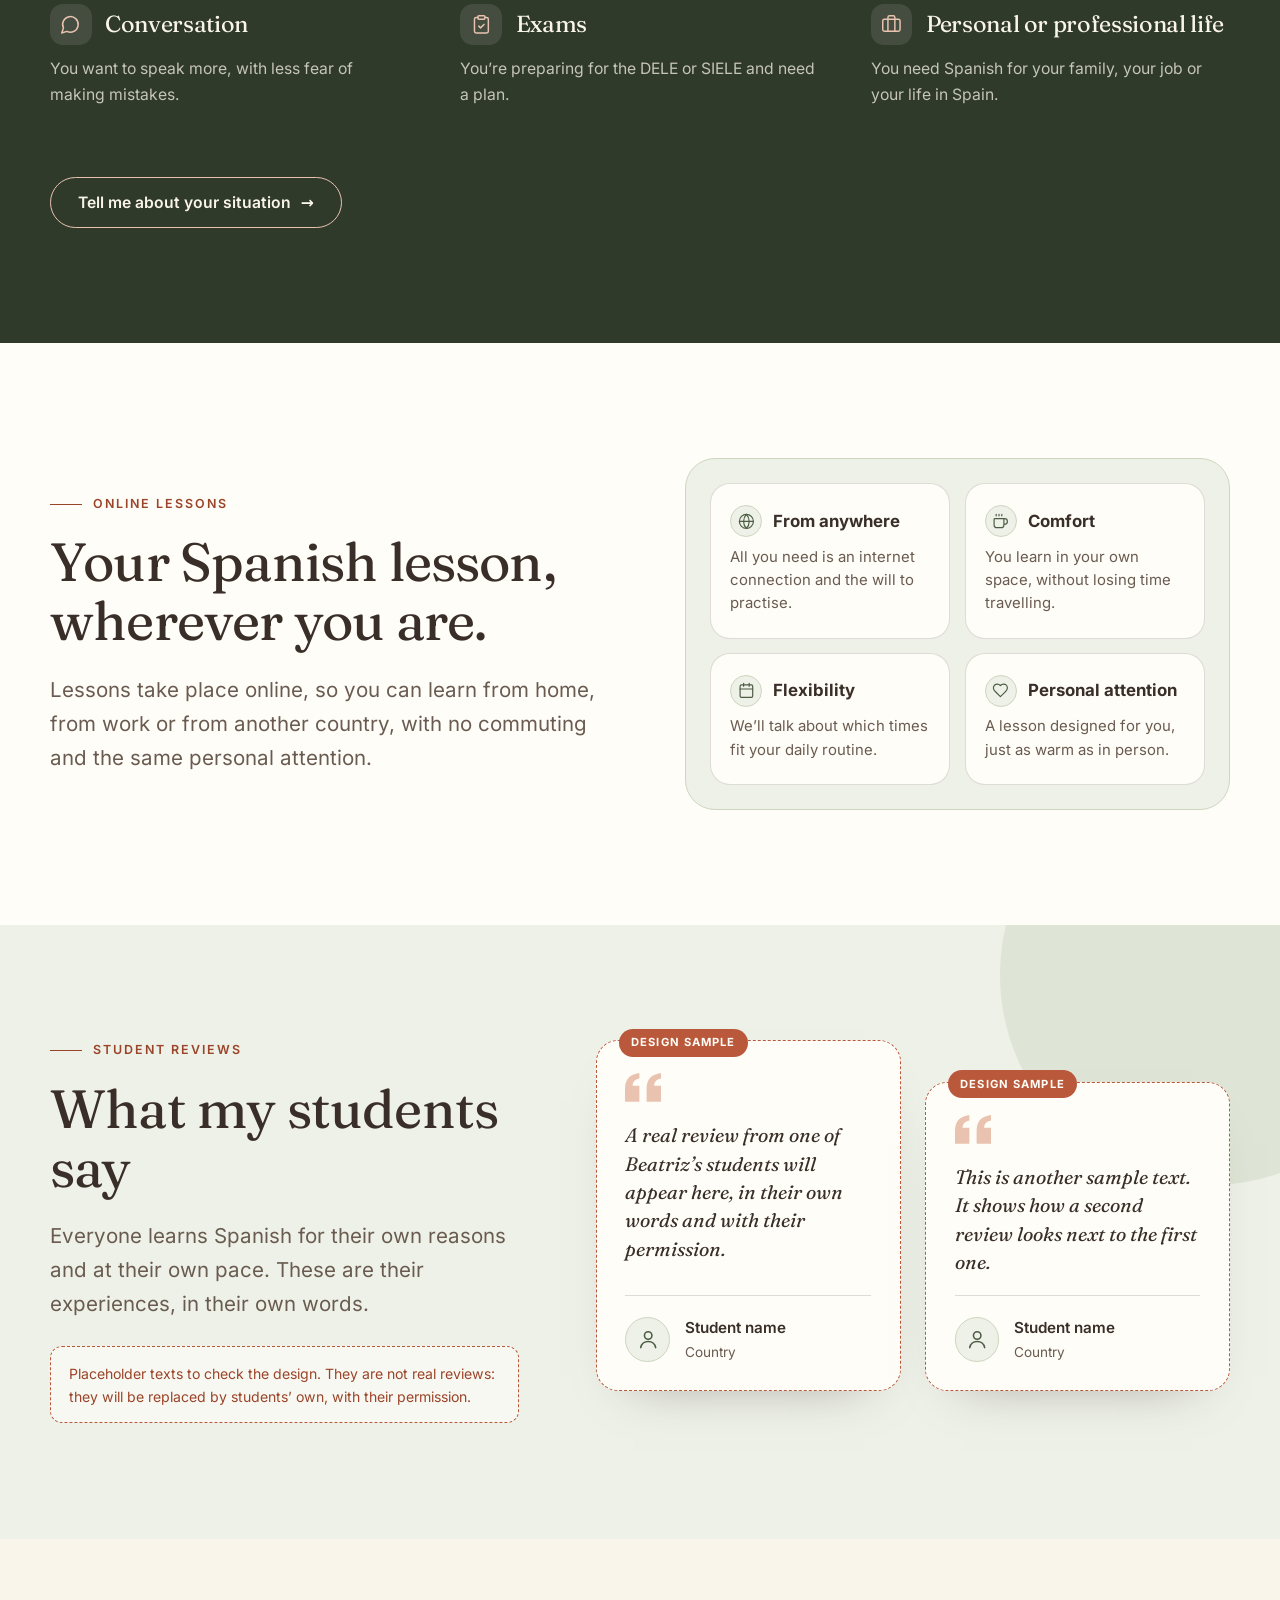
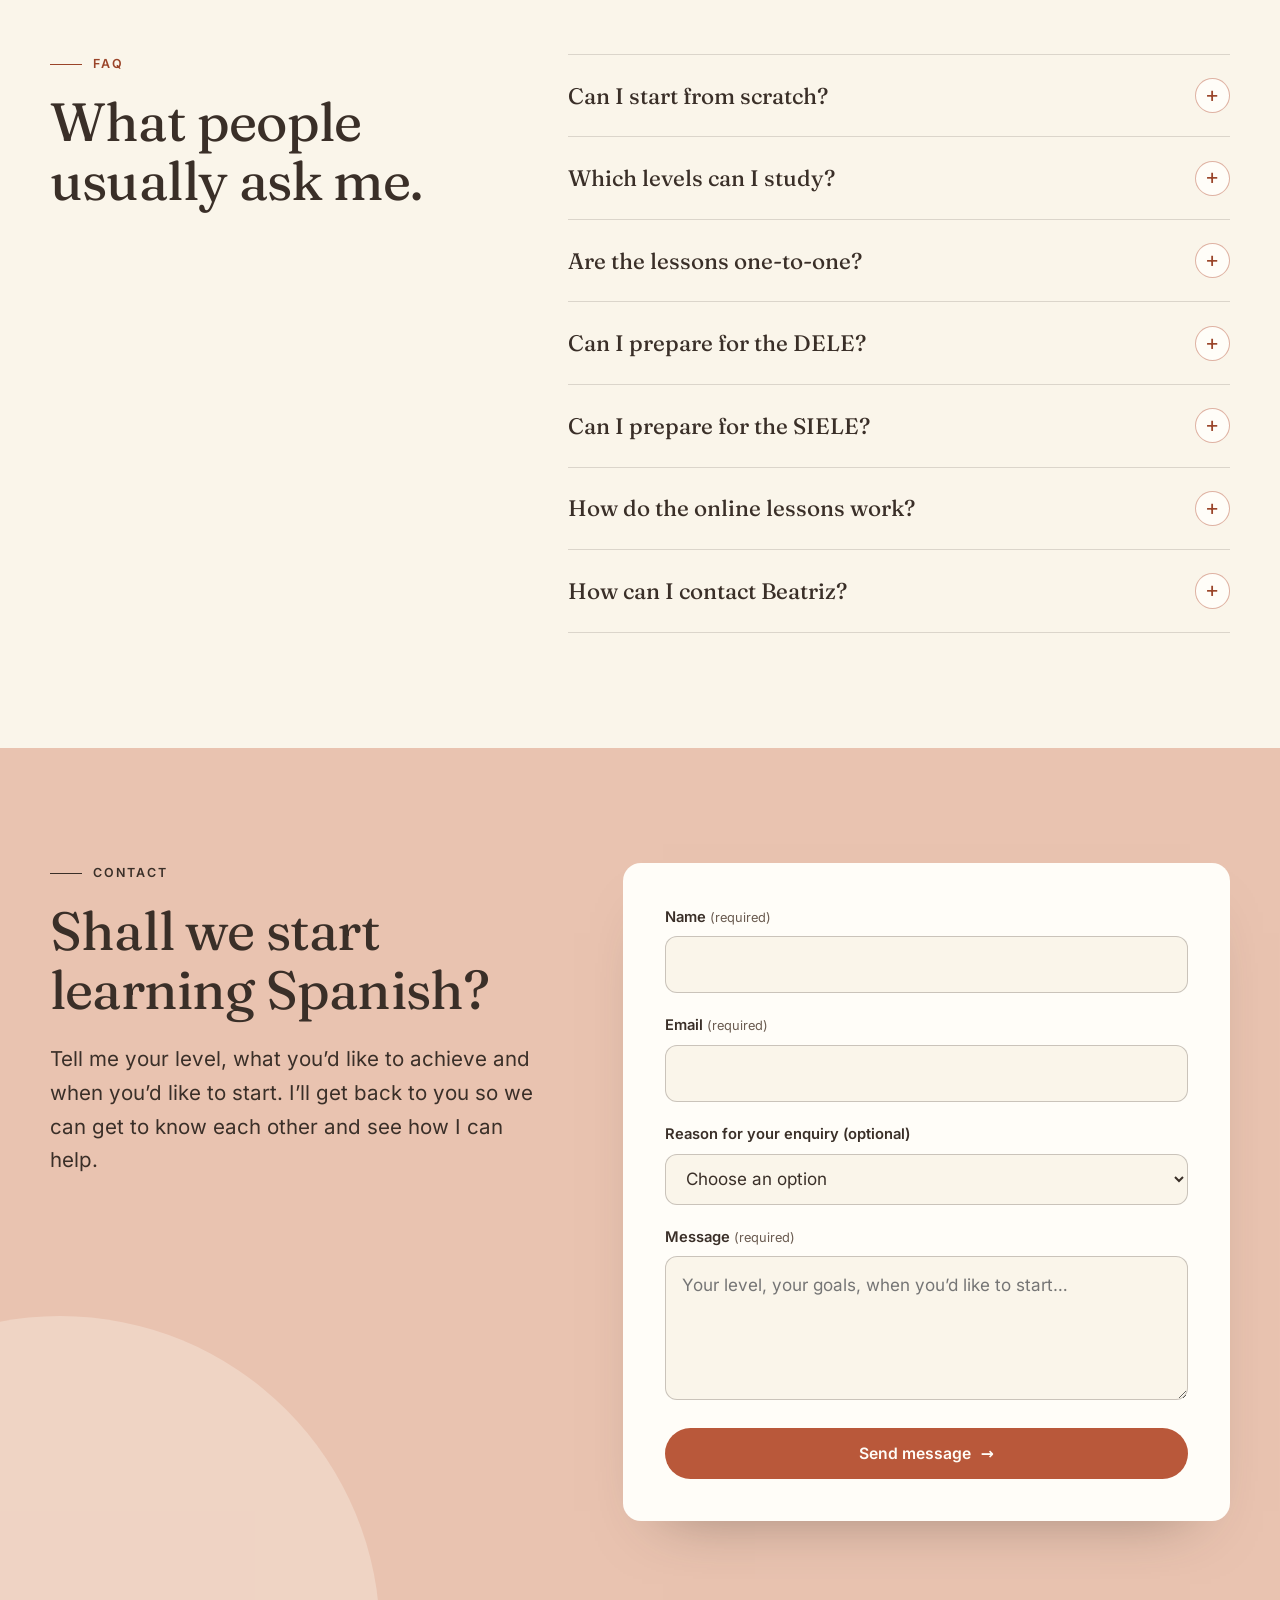
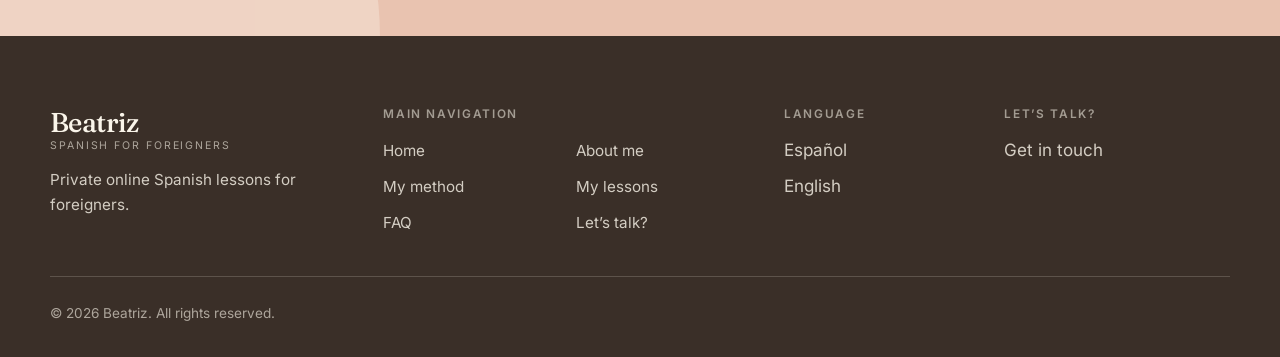
==== commit b1e4b9a9: "Add files via upload" ====
--- a/en/index.html
+++ b/en/index.html
@@ -10,7 +10,7 @@
 <body><a class="skip" href="#home">Skip to content</a><header class="header" id="top">
   <div class="wrap">
     <a class="brand" href="#home" aria-label="Beatriz — Spanish for foreigners"><span class="brand-name">Beatriz</span><span class="brand-tag">Spanish for foreigners</span></a>
-    <nav class="nav" id="site-nav" aria-label="Main navigation"><ul><li><a href="#home" data-nav="home">Home</a></li><li><a href="#about" data-nav="about">About me</a></li><li><a href="#method" data-nav="method">My method</a></li><li><a href="#lessons" data-nav="lessons">My lessons</a></li><li><a href="#faq" data-nav="faq">FAQ</a></li><li><a href="#contact" data-nav="contact">Contact</a></li></ul><a class="btn btn-primary nav-cta" href="#contact">Get in touch</a></nav>
+    <nav class="nav" id="site-nav" aria-label="Main navigation"><ul><li><a href="#home" data-nav="home">Home</a></li><li><a href="#about" data-nav="about">About me</a></li><li><a href="#method" data-nav="method">My method</a></li><li><a href="#lessons" data-nav="lessons">My lessons</a></li><li><a href="#faq" data-nav="faq">FAQ</a></li><li><a href="#contact" data-nav="contact">Let’s talk?</a></li></ul><a class="btn btn-primary nav-cta" href="#contact">Get in touch</a></nav>
     <div class="header-tools">
       <div class="lang" role="group" aria-label="Language"><a href="../es/index.html" hreflang="es" lang="es" data-lang="es">ES</a><span aria-hidden="true">|</span><a href="../en/index.html" hreflang="en" lang="en" data-lang="en" aria-current="true">EN</a></div>
       <a class="btn btn-primary header-cta" href="#contact">Get in touch</a>
@@ -25,17 +25,10 @@
       <p class="lead">Personalised Spanish lessons adapted to your level, goals and learning pace.</p>
       <div class="hero-actions">
         <a class="btn btn-primary" href="#lessons">Discover my lessons <span class="arrow" aria-hidden="true">→</span></a>
-        <a class="btn btn-ghost" href="#contact">Contact me</a>
+        <a class="btn btn-ghost" href="#contact">Let’s talk?</a>
       </div>
       <ul class="hero-facts"><li>Online, wherever you are</li><li>All levels</li><li>Lessons made for you</li></ul>
     </div>
-    <div class="portrait reveal"><div class="portrait-frame"><svg viewBox="0 0 400 500" preserveAspectRatio="xMidYMid slice" role="img" aria-label="" aria-hidden="true">
-  <rect width="400" height="500" fill="#cdd6bf"/>
-  <circle cx="290" cy="150" r="70" fill="#e9c3b0"/>
-  <path d="M0 500V330c60-40 120-40 180 0s140 40 220-20v190z" fill="#7d8f6c"/>
-  <path d="M0 500V400c80-50 160-30 230 10s120 30 170-10v100z" fill="#4d5d44"/>
-  <g fill="none" stroke="#faf5ea" stroke-width="2" opacity=".75"><path d="M200 500V250"/><path d="M200 330c-40-10-60-40-60-70 40 0 62 28 60 70z"/><path d="M200 300c40-10 60-40 60-70-40 0-62 28-60 70z"/><path d="M200 380c-34-8-52-34-52-60 34 0 54 24 52 60z"/></g>
-</svg></div><div class="portrait-cap"><b>Beatriz</b>Spanish for foreigners<div class="portrait-note">Real photo coming soon</div></div></div>
   </div>
 </section>
 <section class="section about" id="about" aria-labelledby="about-title">
@@ -127,14 +120,14 @@
 <section class="section audience" aria-labelledby="audience-title">
   <div class="wrap">
     <div class="audience-head reveal"><p class="eyebrow">Who the lessons are for</p><h2 class="h2" id="audience-title">Lessons for you, wherever you’re starting from.</h2><p>There’s no “ideal” age or nationality: what matters is your goal.</p></div>
-    <div class="audience-grid"><div class="audience-item reveal"><h3>Beginners</h3><p>You’re starting from zero and want to do it right from day one.</p></div><div class="audience-item reveal"><h3>Intermediate level</h3><p>You can get by, but you want to take the next step and speak more freely.</p></div><div class="audience-item reveal"><h3>Advanced level</h3><p>You’re after precision, nuance and a natural feel.</p></div><div class="audience-item reveal"><h3>Conversation</h3><p>You want to speak more, with less fear of making mistakes.</p></div><div class="audience-item reveal"><h3>Exams</h3><p>You’re preparing for the DELE or SIELE and need a plan.</p></div><div class="audience-item reveal"><h3>Personal or professional life</h3><p>You need Spanish for your family, your job or your life in Spain.</p></div></div>
+    <div class="audience-grid"><div class="audience-item reveal"><div class="audience-h"><span class="audience-ico"><svg viewBox="0 0 24 24" fill="none" stroke="currentColor" stroke-width="1.7" stroke-linecap="round" stroke-linejoin="round" aria-hidden="true"><path d="M7 20h10"/><path d="M10 20c5.5-2.5.8-6.4 3-10"/><path d="M9.5 9.4c1.1.8 1.8 2.2 2.3 3.7-2 .4-3.5.4-4.8-.3-1.2-.6-2.3-1.9-3-4.2 2.8-.5 4.4 0 5.5.8z"/><path d="M14.1 6a7 7 0 0 0-1.1 4c1.9-.1 3.3-.6 4.3-1.4 1-1 1.6-2.3 1.7-4.6-2.7.1-4 1-4.9 2z"/></svg></span><h3>Beginners</h3></div><p>You’re starting from zero and want to do it right from day one.</p></div><div class="audience-item reveal"><div class="audience-h"><span class="audience-ico"><svg viewBox="0 0 24 24" fill="none" stroke="currentColor" stroke-width="1.7" stroke-linecap="round" stroke-linejoin="round" aria-hidden="true"><polyline points="22 7 13.5 15.5 8.5 10.5 2 17"/><polyline points="16 7 22 7 22 13"/></svg></span><h3>Intermediate level</h3></div><p>You can get by, but you want to take the next step and speak more freely.</p></div><div class="audience-item reveal"><div class="audience-h"><span class="audience-ico"><svg viewBox="0 0 24 24" fill="none" stroke="currentColor" stroke-width="1.7" stroke-linecap="round" stroke-linejoin="round" aria-hidden="true"><path d="M6 3h12l4 6-10 13L2 9Z"/><path d="M11 3 8 9l4 13 4-13-3-6"/><path d="M2 9h20"/></svg></span><h3>Advanced level</h3></div><p>You’re after precision, nuance and a natural feel.</p></div><div class="audience-item reveal"><div class="audience-h"><span class="audience-ico"><svg viewBox="0 0 24 24" fill="none" stroke="currentColor" stroke-width="1.7" stroke-linecap="round" stroke-linejoin="round" aria-hidden="true"><path d="M7.9 20A9 9 0 1 0 4 16.1L2 22Z"/></svg></span><h3>Conversation</h3></div><p>You want to speak more, with less fear of making mistakes.</p></div><div class="audience-item reveal"><div class="audience-h"><span class="audience-ico"><svg viewBox="0 0 24 24" fill="none" stroke="currentColor" stroke-width="1.7" stroke-linecap="round" stroke-linejoin="round" aria-hidden="true"><rect width="8" height="4" x="8" y="2" rx="1" ry="1"/><path d="M16 4h2a2 2 0 0 1 2 2v14a2 2 0 0 1-2 2H6a2 2 0 0 1-2-2V6a2 2 0 0 1 2-2h2"/><path d="m9 14 2 2 4-4"/></svg></span><h3>Exams</h3></div><p>You’re preparing for the DELE or SIELE and need a plan.</p></div><div class="audience-item reveal"><div class="audience-h"><span class="audience-ico"><svg viewBox="0 0 24 24" fill="none" stroke="currentColor" stroke-width="1.7" stroke-linecap="round" stroke-linejoin="round" aria-hidden="true"><path d="M16 20V4a2 2 0 0 0-2-2h-4a2 2 0 0 0-2 2v16"/><rect width="20" height="14" x="2" y="6" rx="2"/></svg></span><h3>Personal or professional life</h3></div><p>You need Spanish for your family, your job or your life in Spain.</p></div></div>
     <p class="audience-more reveal"><a class="btn audience-cta" href="#contact">Tell me about your situation <span class="arrow" aria-hidden="true">→</span></a></p>
   </div>
 </section>
 <section class="section online" aria-labelledby="online-title">
   <div class="wrap online-grid">
     <div class="reveal"><p class="eyebrow">Online lessons</p><h2 class="h2" id="online-title">Your Spanish lesson, wherever you are.</h2><p class="lead">Lessons take place online, so you can learn from home, from work or from another country, with no commuting and the same personal attention.</p></div>
-    <ul class="online-list"><li class="reveal"><div class="online-h"><span class="dot" aria-hidden="true">✓</span><h3>From anywhere</h3></div><p>All you need is an internet connection and the will to practise.</p></li><li class="reveal"><div class="online-h"><span class="dot" aria-hidden="true">✓</span><h3>Comfort</h3></div><p>You learn in your own space, without losing time travelling.</p></li><li class="reveal"><div class="online-h"><span class="dot" aria-hidden="true">✓</span><h3>Flexibility</h3></div><p>We’ll talk about which times fit your daily routine.</p></li><li class="reveal"><div class="online-h"><span class="dot" aria-hidden="true">✓</span><h3>Personal attention</h3></div><p>A lesson designed for you, just as warm as in person.</p></li></ul>
+    <ul class="online-list"><li class="reveal"><div class="online-h"><span class="dot" aria-hidden="true"><svg viewBox="0 0 24 24" fill="none" stroke="currentColor" stroke-width="1.7" stroke-linecap="round" stroke-linejoin="round" aria-hidden="true"><circle cx="12" cy="12" r="10"/><path d="M12 2a14.5 14.5 0 0 0 0 20 14.5 14.5 0 0 0 0-20"/><path d="M2 12h20"/></svg></span><h3>From anywhere</h3></div><p>All you need is an internet connection and the will to practise.</p></li><li class="reveal"><div class="online-h"><span class="dot" aria-hidden="true"><svg viewBox="0 0 24 24" fill="none" stroke="currentColor" stroke-width="1.7" stroke-linecap="round" stroke-linejoin="round" aria-hidden="true"><path d="M10 2v2"/><path d="M14 2v2"/><path d="M16 8a1 1 0 0 1 1 1v8a4 4 0 0 1-4 4H7a4 4 0 0 1-4-4V9a1 1 0 0 1 1-1h14a4 4 0 1 1 0 8h-1"/><path d="M6 2v2"/></svg></span><h3>Comfort</h3></div><p>You learn in your own space, without losing time travelling.</p></li><li class="reveal"><div class="online-h"><span class="dot" aria-hidden="true"><svg viewBox="0 0 24 24" fill="none" stroke="currentColor" stroke-width="1.7" stroke-linecap="round" stroke-linejoin="round" aria-hidden="true"><path d="M8 2v4"/><path d="M16 2v4"/><rect width="18" height="18" x="3" y="4" rx="2"/><path d="M3 10h18"/></svg></span><h3>Flexibility</h3></div><p>We’ll talk about which times fit your daily routine.</p></li><li class="reveal"><div class="online-h"><span class="dot" aria-hidden="true"><svg viewBox="0 0 24 24" fill="none" stroke="currentColor" stroke-width="1.7" stroke-linecap="round" stroke-linejoin="round" aria-hidden="true"><path d="M19 14c1.49-1.46 3-3.21 3-5.5A5.5 5.5 0 0 0 16.5 3c-1.76 0-3 .5-4.5 2-1.5-1.5-2.74-2-4.5-2A5.5 5.5 0 0 0 2 8.5c0 2.3 1.5 4.05 3 5.5l7 7Z"/></svg></span><h3>Personal attention</h3></div><p>A lesson designed for you, just as warm as in person.</p></li></ul>
   </div>
 </section>
 <section class="section testimonials" id="testimonials" aria-labelledby="testi-title">
@@ -181,9 +174,9 @@
 </section></main><footer class="footer"><div class="wrap">
     <div class="footer-top">
       <div><div class="brand"><span class="brand-name">Beatriz</span><span class="brand-tag">Spanish for foreigners</span></div><p class="footer-text">Private online Spanish lessons for foreigners.</p></div>
-      <nav class="footer-col" aria-label="Footer"><h3>Main navigation</h3><ul><li><a href="../en/index.html#home">Home</a></li><li><a href="../en/index.html#about">About me</a></li><li><a href="../en/index.html#method">My method</a></li><li><a href="../en/index.html#lessons">My lessons</a></li><li><a href="../en/index.html#faq">FAQ</a></li><li><a href="../en/index.html#contact">Contact</a></li></ul></nav>
+      <nav class="footer-col" aria-label="Footer"><h3>Main navigation</h3><ul><li><a href="../en/index.html#home">Home</a></li><li><a href="../en/index.html#about">About me</a></li><li><a href="../en/index.html#method">My method</a></li><li><a href="../en/index.html#lessons">My lessons</a></li><li><a href="../en/index.html#faq">FAQ</a></li><li><a href="../en/index.html#contact">Let’s talk?</a></li></ul></nav>
       <div class="footer-col"><h3>Language</h3><ul><li><a href="../es/index.html" hreflang="es" lang="es" data-lang="es">Español</a></li><li><a href="../en/index.html" hreflang="en" lang="en" data-lang="en">English</a></li></ul></div>
-      <div class="footer-col"><h3>Contact</h3><ul><li><a href="../en/index.html#contact">Get in touch</a></li></ul></div>
+      <div class="footer-col"><h3>Let’s talk?</h3><ul><li><a href="../en/index.html#contact">Get in touch</a></li></ul></div>
     </div>
     <div class="footer-bottom"><span>© 2026 Beatriz. All rights reserved.</span><span></span></div>
   </div></footer>
--- a/styles.css
+++ b/styles.css
@@ -97,7 +97,11 @@
 
 /* ───────── Hero ───────── */
 .hero{padding-top:calc(var(--header-h) + clamp(2rem,5vw,4.5rem));padding-bottom:clamp(3.5rem,7vw,6rem);position:relative;overflow:hidden}
-.hero-grid{display:grid;grid-template-columns:1.1fr .9fr;gap:clamp(2rem,6vw,5rem);align-items:center}
+.hero-grid{position:relative;z-index:1;max-width:var(--wrap)}
+.hero-grid>div{max-width:50rem}
+.hero::before{content:"";position:absolute;width:clamp(240px,34vw,500px);aspect-ratio:1;border-radius:50%;background:var(--terracotta-soft);opacity:.5;right:-6%;top:calc(var(--header-h) + 3rem)}
+.hero::after{content:"";position:absolute;width:clamp(160px,22vw,320px);aspect-ratio:1;border-radius:50%;border:1.5px solid var(--sage-500);opacity:.55;right:clamp(8%,16vw,22%);bottom:-8%}
+@media (max-width:860px){.hero::after{display:none}.hero::before{width:170px;right:-55px;top:auto;bottom:-45px;opacity:.55}}
 .h1{font-size:clamp(2.6rem,5.4vw,4.9rem);line-height:1.02;letter-spacing:-.025em;font-weight:380}
 .h1 span{display:block}
 .hero .lead{margin-top:1.6rem}
@@ -114,7 +118,6 @@
 .portrait-cap b{display:block;font-family:var(--serif);font-weight:500;font-size:1rem}
 .portrait-note{font-size:.72rem;letter-spacing:.08em;text-transform:uppercase;color:var(--sage-700);margin-top:.5rem}
 @media (max-width:860px){
-  .hero-grid{grid-template-columns:1fr}
   .portrait{order:-1;width:min(78%,360px);margin-bottom:.5rem}
   .portrait-cap{left:-.4rem;bottom:1.4rem}
 }
@@ -139,12 +142,11 @@
 .lessons-head{display:grid;grid-template-columns:1fr 1fr;gap:2rem 4rem;align-items:end;margin-bottom:clamp(2.5rem,5vw,4rem)}
 .lessons-head .lead{max-width:30em}
 .lessons-grid{display:grid;grid-template-columns:repeat(3,1fr);gap:1.25rem}
-.lesson{display:flex;flex-direction:column;gap:1.4rem;padding:clamp(1.6rem,2.6vw,2.2rem);border-radius:26px;background:var(--white);border:1px solid var(--line);position:relative;transition:transform .3s,box-shadow .3s}
-.lesson:hover{transform:translateY(-3px);box-shadow:0 18px 40px -22px rgba(58,47,40,.35)}
+.lesson{display:flex;flex-direction:column;gap:1.4rem;padding:clamp(1.6rem,2.6vw,2.2rem);border-radius:26px;background:var(--white);border:1px solid var(--line);position:relative}
 .lesson--exam{background:var(--sage-50);border-color:var(--sage-200)}
 .lesson--wide{grid-column:1/-1;background:rgba(233,195,176,.32);border-color:rgba(185,88,58,.22);display:grid;grid-template-columns:1fr 2fr;gap:1.4rem clamp(2rem,5vw,4.5rem);align-items:start}
-.lesson-top{display:flex;flex-direction:column;gap:1.1rem;align-items:flex-start}
-.lesson-ico{width:3.5rem;height:3.5rem;border-radius:16px;display:grid;place-items:center}
+.lesson-top{display:flex;gap:1rem;align-items:center}
+.lesson-ico{flex:none;width:3.25rem;height:3.25rem;border-radius:15px;display:grid;place-items:center}
 .lesson-ico svg{width:1.7rem;height:1.7rem}
 .lesson-ico--warm{background:#f3e6d9;color:#9a6a45}
 .lesson-ico--sage{background:#e6ece0;color:#4d5d44}
@@ -179,7 +181,10 @@
 .audience-head p{margin-top:1.2rem;color:rgba(250,245,234,.75)}
 .audience-grid{display:grid;grid-template-columns:repeat(3,1fr);gap:0 clamp(1.5rem,4vw,3.5rem)}
 .audience-item{padding:1.7rem 0;border-top:1px solid rgba(250,245,234,.22)}
-.audience-item h3{font-size:1.45rem;margin-bottom:.6rem}
+.audience-h{display:flex;align-items:center;gap:.85rem;margin-bottom:.7rem}
+.audience-ico{flex:none;width:2.6rem;height:2.6rem;border-radius:13px;display:grid;place-items:center;background:rgba(250,245,234,.1);color:var(--terracotta-soft)}
+.audience-ico svg{width:1.3rem;height:1.3rem}
+.audience-item h3{font-size:1.45rem;line-height:1.15}
 .audience-item p{color:rgba(250,245,234,.74);font-size:.98rem}
 .audience-more{margin-top:2.6rem}
 .audience-cta{border-color:var(--terracotta-soft);color:var(--ivory);background:transparent}
@@ -211,7 +216,8 @@
 .online-list{display:grid;grid-template-columns:1fr 1fr;gap:.9rem;background:var(--sage-50);border:1px solid var(--sage-200);border-radius:30px;padding:clamp(1rem,2vw,1.5rem)}
 .online-list li{background:var(--white);border:1px solid var(--line);border-radius:20px;padding:1.3rem 1.2rem 1.4rem;display:flex;flex-direction:column;gap:.35rem}
 .online-h{display:flex;align-items:center;gap:.7rem;margin-bottom:.2rem}
-.online-list .dot{flex:none;width:2rem;height:2rem;border-radius:50%;background:var(--sage-50);border:1px solid var(--sage-200);display:grid;place-items:center;color:var(--sage-700);font-size:.75rem;font-weight:700}
+.online-list .dot{flex:none;width:2rem;height:2rem;border-radius:50%;background:var(--sage-50);border:1px solid var(--sage-200);display:grid;place-items:center;color:var(--sage-700)}
+.online-list .dot svg{width:1.05rem;height:1.05rem}
 .online-list h3{font-size:1.05rem;font-family:var(--sans);font-weight:700;letter-spacing:0;line-height:1.25}
 .online-list p{color:var(--ink-soft);font-size:.93rem;line-height:1.55}
 @media (max-width:480px){.online-list{grid-template-columns:1fr}}
@@ -310,8 +316,19 @@
 /* ───────── Reveal (solo con JS y sin reduced-motion) ───────── */
 .js .reveal{opacity:0;transform:translateY(22px);transition:opacity .8s ease,transform .8s ease}
 .js .reveal.is-in{opacity:1;transform:none}
+/* Tarjetas de «Mis clases»: elevación con ratón, pulsación y tarjeta central en pantallas táctiles */
+.js .lesson.is-in{transition:opacity .8s ease,transform .35s ease,box-shadow .35s ease,border-color .35s ease}
+@media (hover:hover){.js .lesson.is-in:hover{transform:translateY(-4px);box-shadow:0 18px 40px -22px rgba(58,47,40,.4)}}
+@media (hover:none){
+  .js .lesson.reveal{transform:translateY(46px);transition:opacity .9s ease,transform .9s cubic-bezier(.2,.7,.2,1)}
+  .js .lesson.reveal.is-in{transform:none;transition:opacity .9s ease,transform .4s ease,box-shadow .4s ease,border-color .4s ease}
+  .js .lesson.is-in:active{transform:scale(.965);box-shadow:none}
+  .js .lesson.is-in.is-center{transform:translateY(-5px);box-shadow:0 20px 40px -20px rgba(58,47,40,.4);border-color:rgba(185,88,58,.45)}
+  .js .lesson.is-in.is-center:active{transform:translateY(-5px) scale(.965)}
+}
 @media (prefers-reduced-motion:reduce){
   html{scroll-behavior:auto}
   .js .reveal{opacity:1;transform:none;transition:none}
+  .js .lesson.is-in,.js .lesson.is-in.is-center{transition:none;transform:none}
   *{animation:none !important}
 }
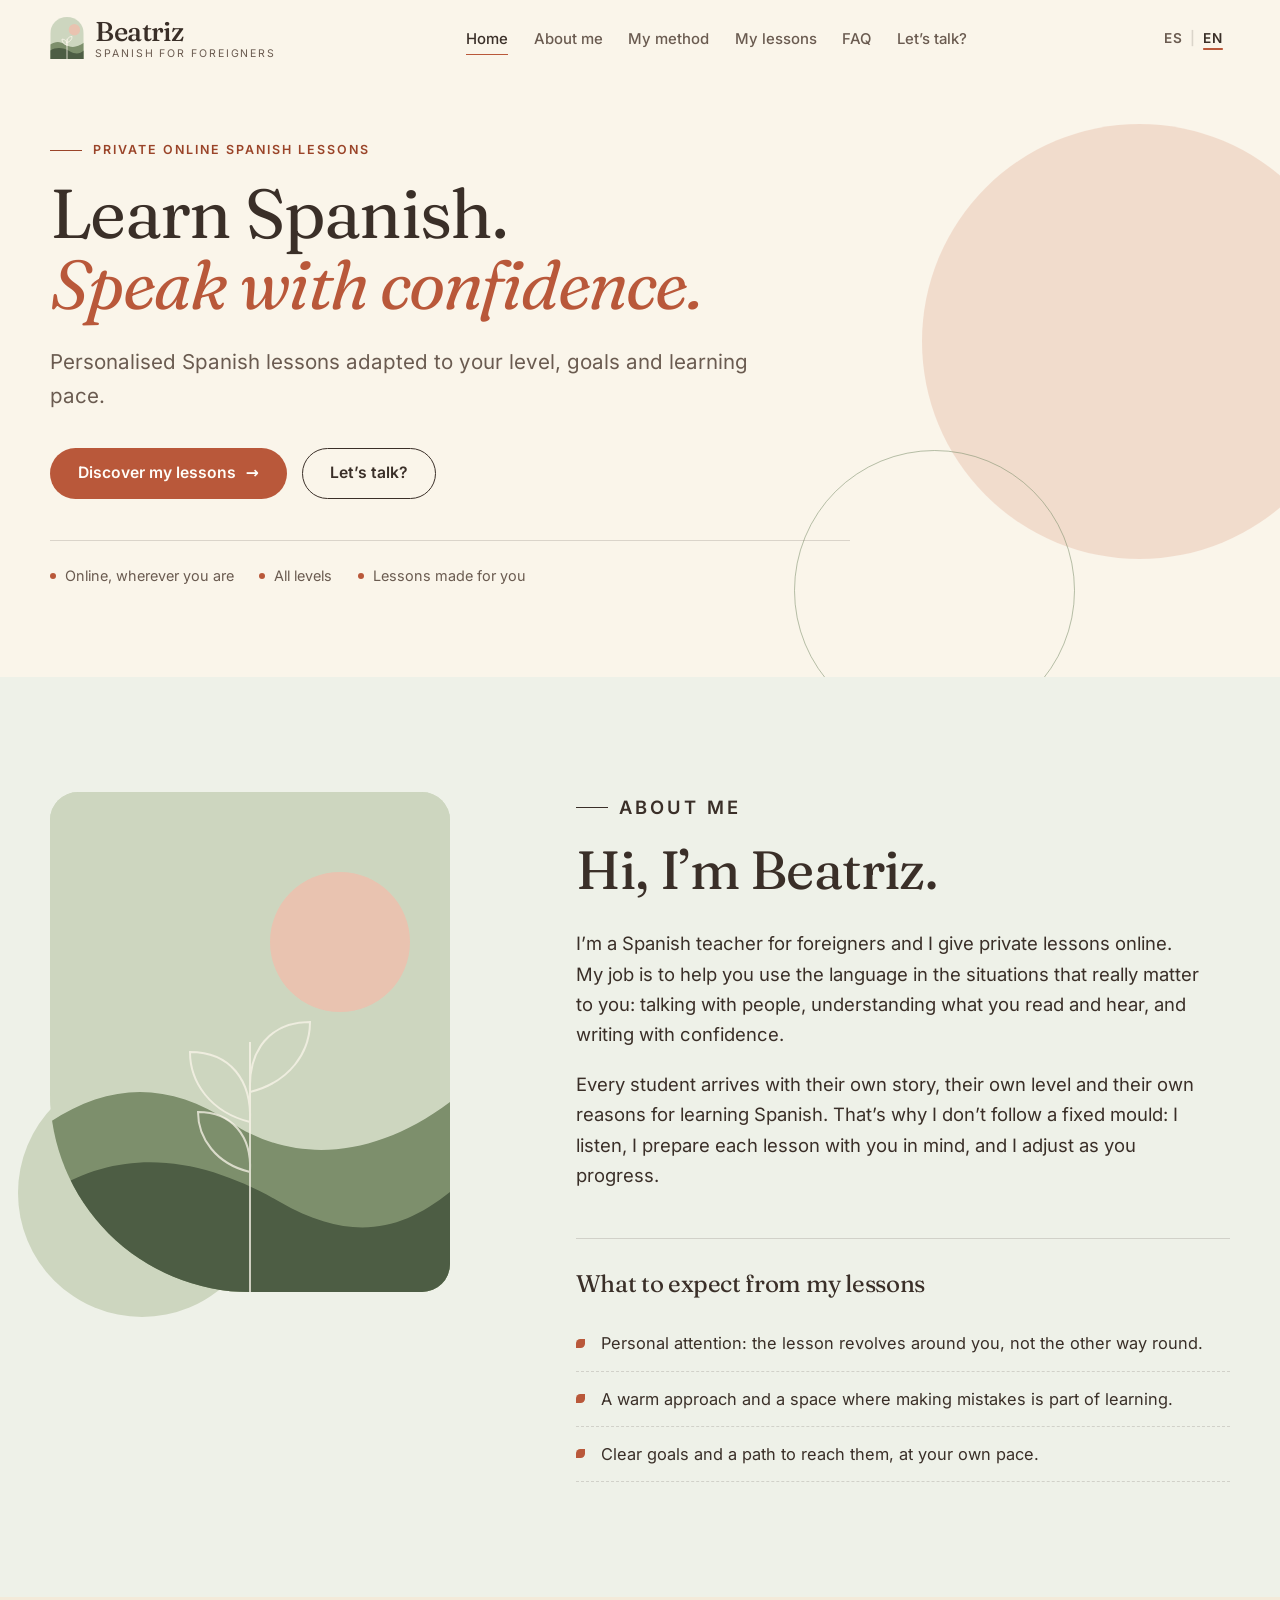
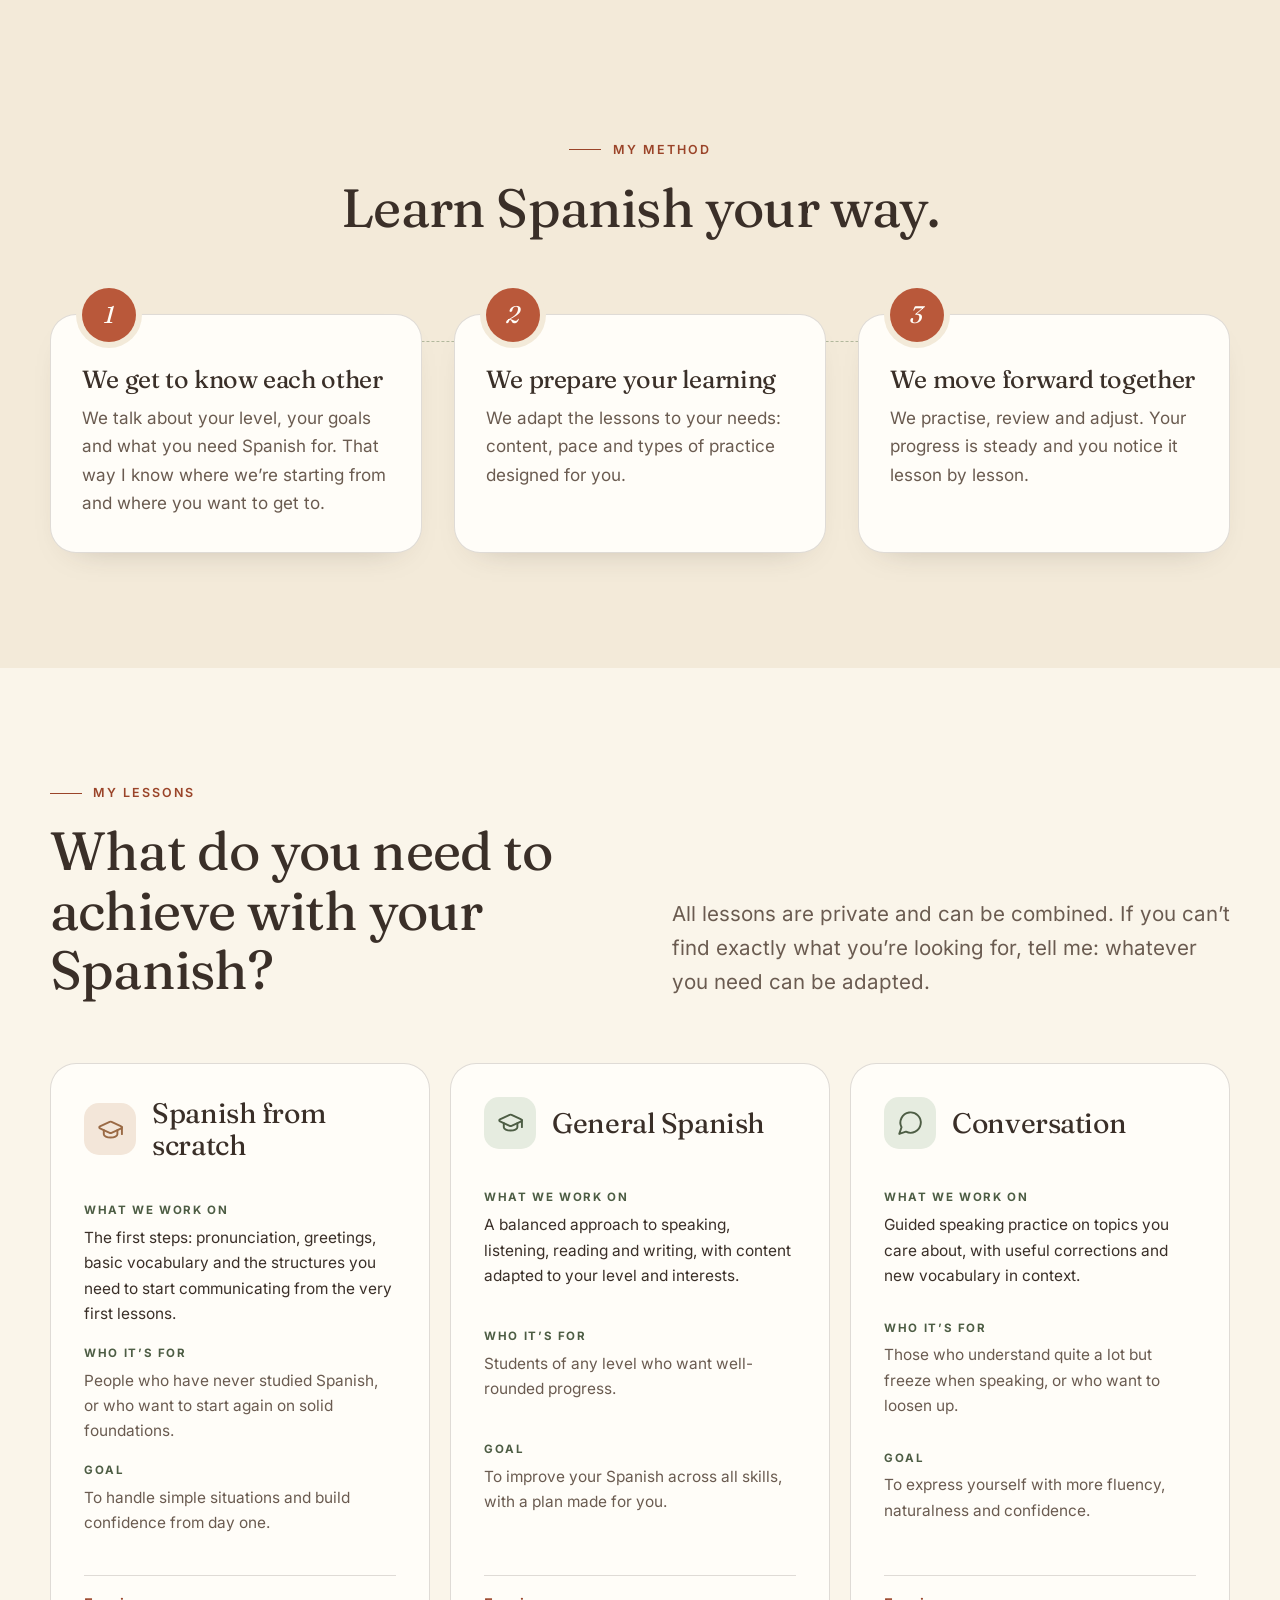
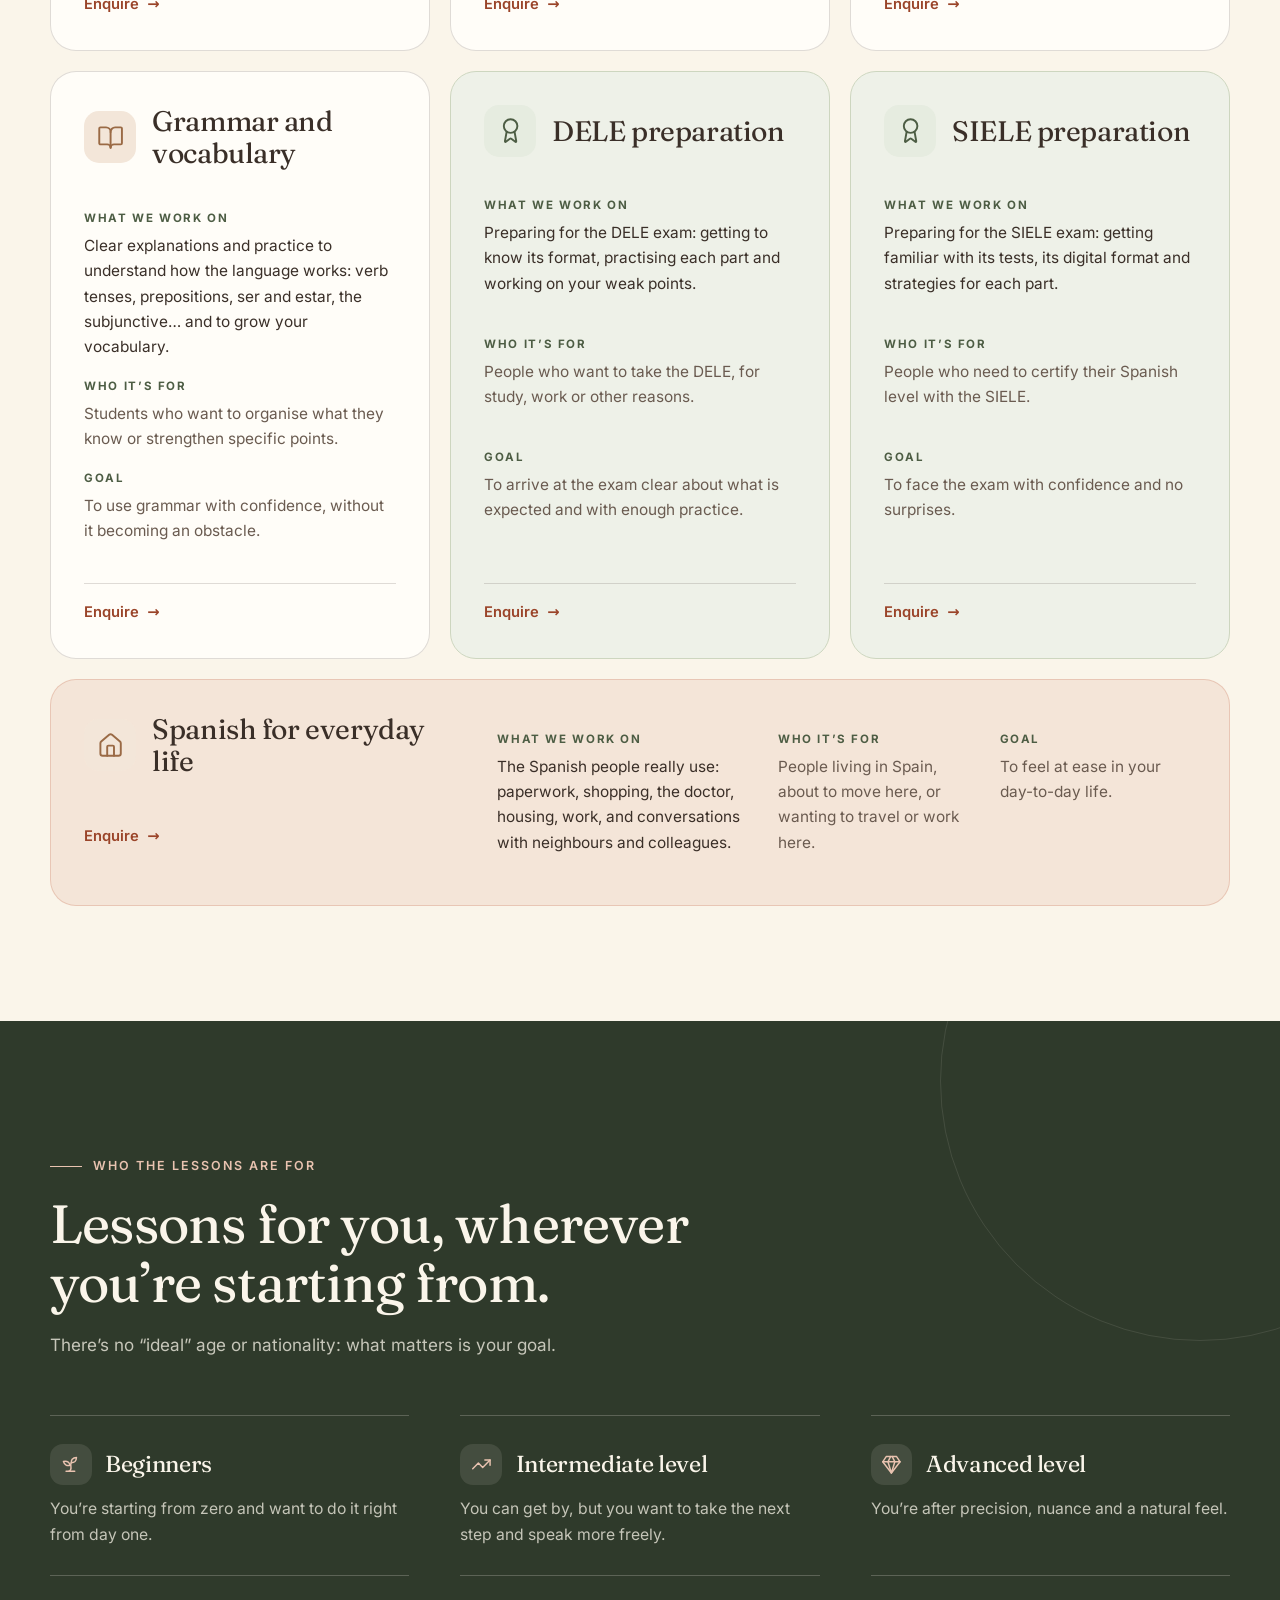
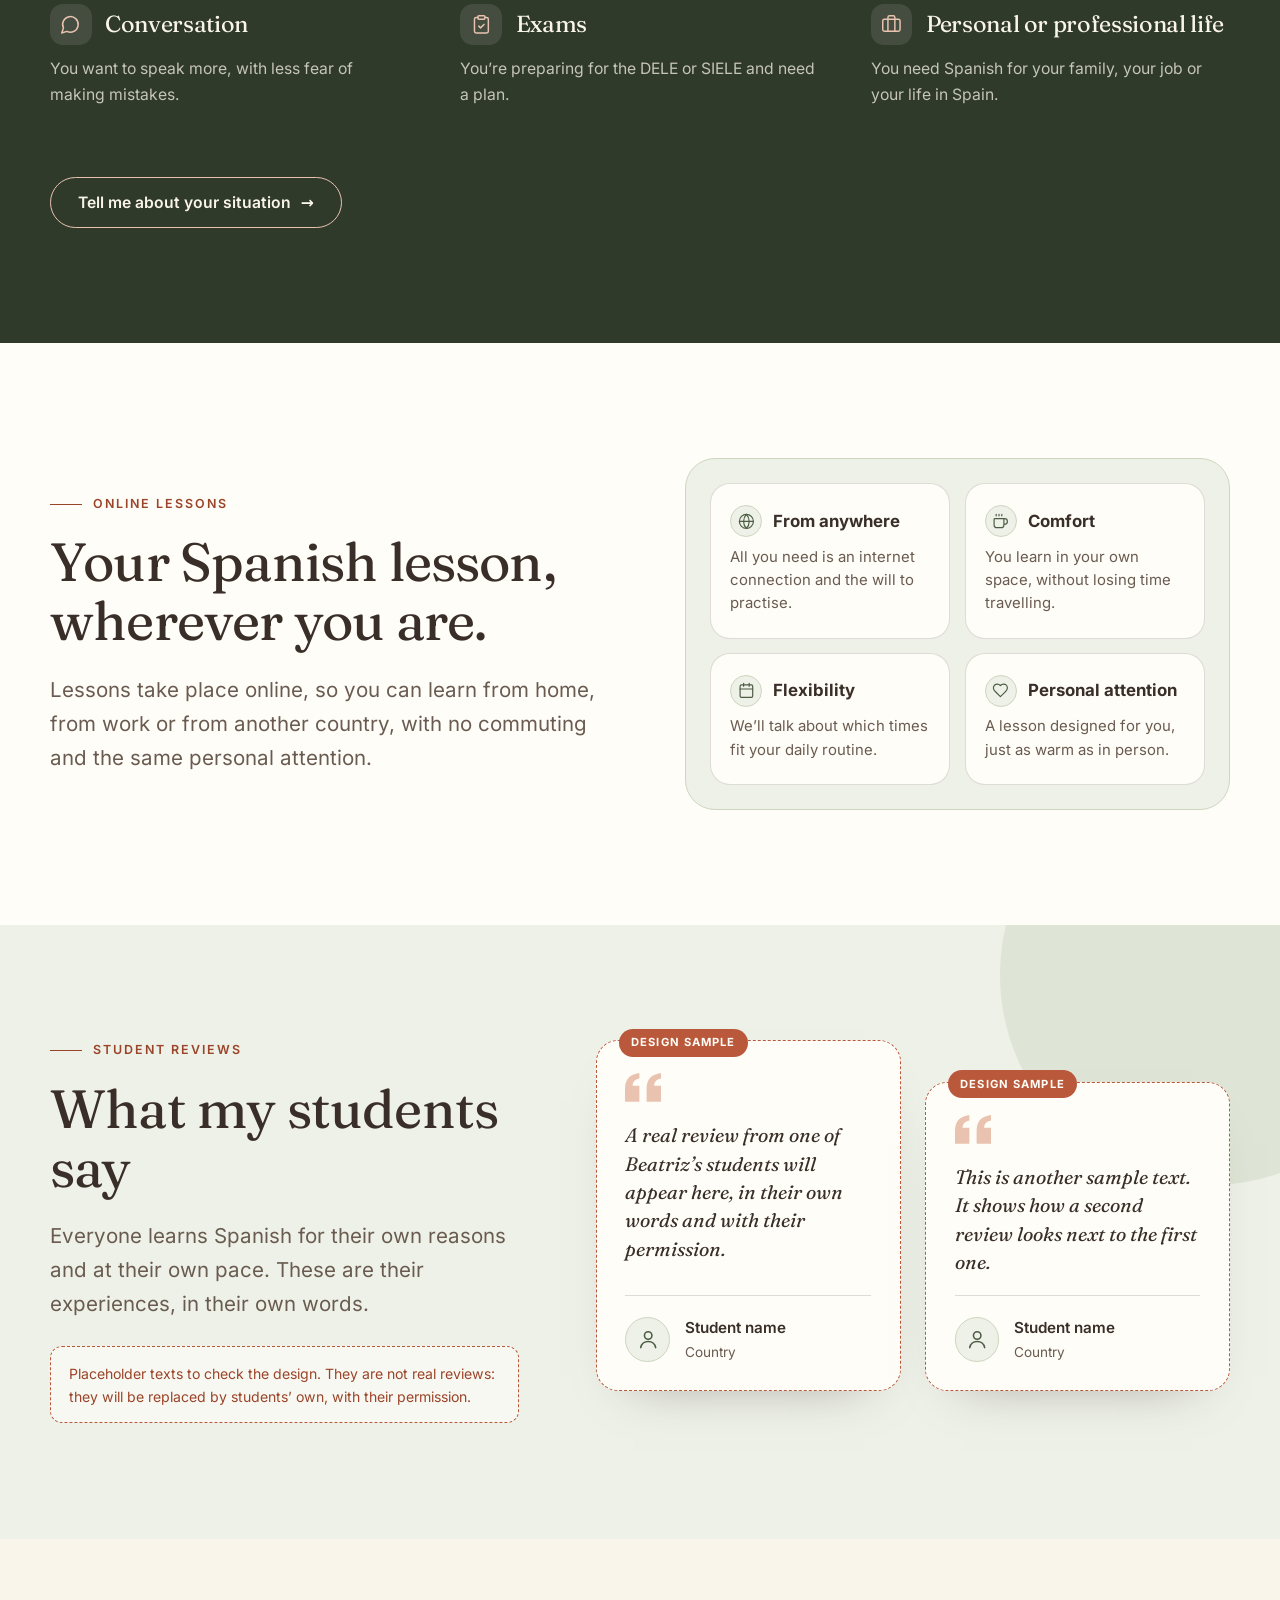
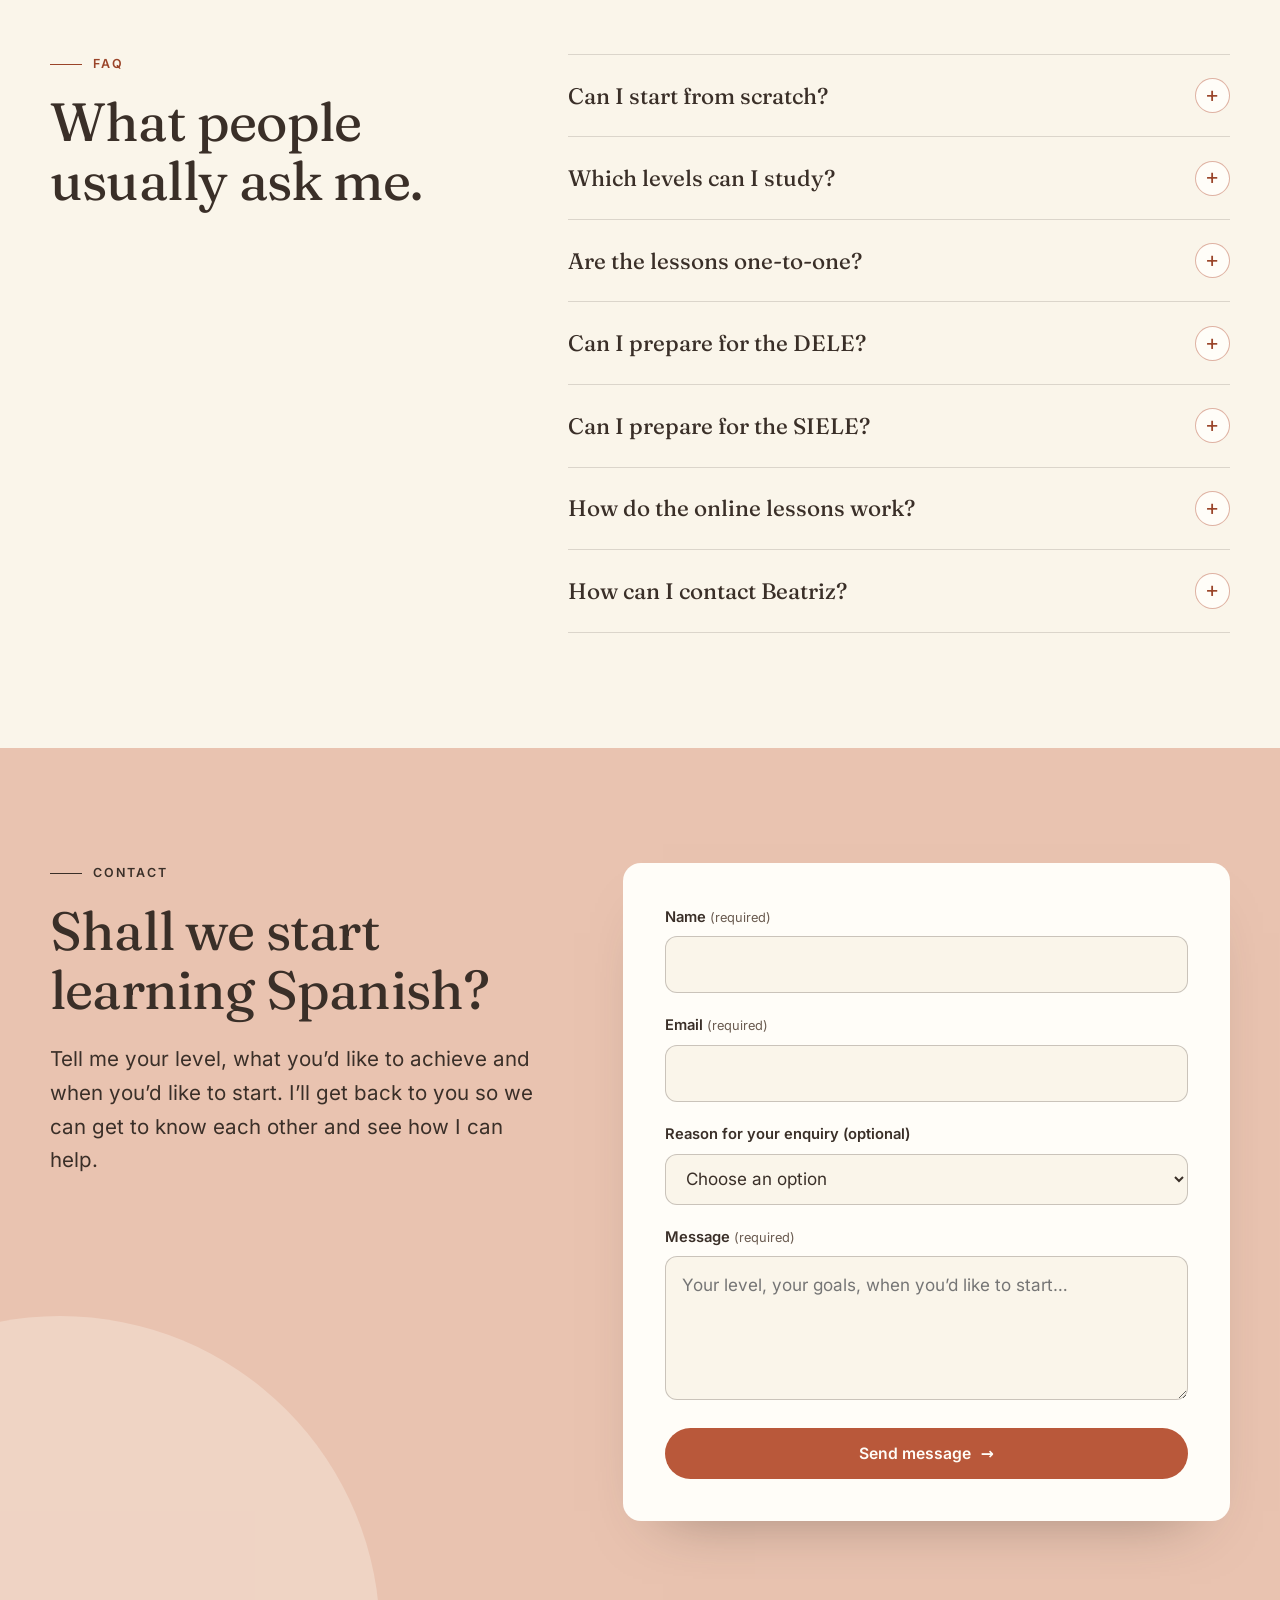
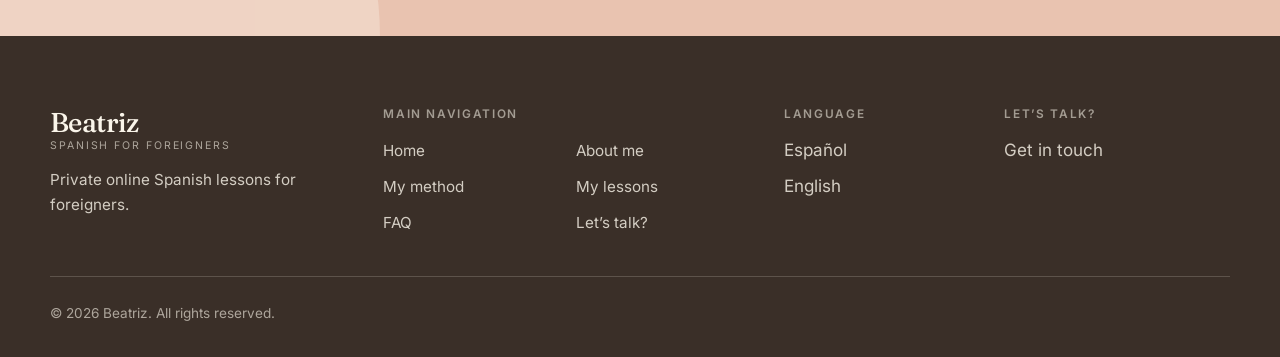
==== commit 8f868ca3: "Add files via upload" ====
--- a/en/index.html
+++ b/en/index.html
@@ -9,11 +9,10 @@
 <script>document.documentElement.classList.add('js')</script></head>
 <body><a class="skip" href="#home">Skip to content</a><header class="header" id="top">
   <div class="wrap">
-    <a class="brand" href="#home" aria-label="Beatriz — Spanish for foreigners"><span class="brand-name">Beatriz</span><span class="brand-tag">Spanish for foreigners</span></a>
-    <nav class="nav" id="site-nav" aria-label="Main navigation"><ul><li><a href="#home" data-nav="home">Home</a></li><li><a href="#about" data-nav="about">About me</a></li><li><a href="#method" data-nav="method">My method</a></li><li><a href="#lessons" data-nav="lessons">My lessons</a></li><li><a href="#faq" data-nav="faq">FAQ</a></li><li><a href="#contact" data-nav="contact">Let’s talk?</a></li></ul><a class="btn btn-primary nav-cta" href="#contact">Get in touch</a></nav>
+    <a class="brand brand--logo" href="#home" aria-label="Beatriz — Spanish for foreigners"><svg class="brand-mark" width="34" height="42" viewBox="0 0 100 125" aria-hidden="true"><defs><clipPath id="logo-arch"><path d="M0 125V50C0 22 22 0 50 0s50 22 50 50v75z"/></clipPath></defs><g clip-path="url(#logo-arch)"><rect width="100" height="125" fill="#cdd6bf"/><circle cx="72" cy="38" r="17" fill="#e9c3b0"/><path d="M0 125V82c15-10 30-10 45 0s35 10 55-5v48z" fill="#7d8f6c"/><path d="M0 125v-25c20-12 40-8 58 2s30 8 42-2v25z" fill="#4d5d44"/><g fill="none" stroke="#faf5ea" stroke-width="2.4" stroke-linecap="round"><path d="M50 125V66"/><path d="M50 84c-10-2-15-10-15-18 10 0 16 7 15 18z"/><path d="M50 76c10-2 15-10 15-18-10 0-16 7-15 18z"/></g></g></svg><span class="brand-text"><span class="brand-name">Beatriz</span><span class="brand-tag">Spanish for foreigners</span></span></a>
+    <nav class="nav" id="site-nav" aria-label="Main navigation"><ul><li><a href="#home" data-nav="home">Home</a></li><li><a href="#about" data-nav="about">About me</a></li><li><a href="#method" data-nav="method">My method</a></li><li><a href="#lessons" data-nav="lessons">My lessons</a></li><li><a href="#faq" data-nav="faq">FAQ</a></li><li><a href="#contact" data-nav="contact">Let’s talk?</a></li></ul></nav>
     <div class="header-tools">
       <div class="lang" role="group" aria-label="Language"><a href="../es/index.html" hreflang="es" lang="es" data-lang="es">ES</a><span aria-hidden="true">|</span><a href="../en/index.html" hreflang="en" lang="en" data-lang="en" aria-current="true">EN</a></div>
-      <a class="btn btn-primary header-cta" href="#contact">Get in touch</a>
       <button class="menu-btn" type="button" aria-expanded="false" aria-controls="site-nav" data-open="Menu" data-close="Close menu" aria-label="Menu"><svg viewBox="0 0 24 24" fill="none" stroke="currentColor" stroke-width="1.6" stroke-linecap="round" aria-hidden="true"><path class="o" d="M4 7h16M4 12h16M4 17h16"/></svg></button>
     </div>
   </div>
--- a/styles.css
+++ b/styles.css
@@ -68,6 +68,9 @@
 .header .wrap{position:relative}
 .header .wrap{display:flex;align-items:center;justify-content:space-between;gap:1.5rem}
 .brand{text-decoration:none;display:flex;flex-direction:column;line-height:1.05}
+.brand--logo{flex-direction:row;align-items:center;gap:.7rem}
+.brand-mark{flex:none;width:34px;height:42px}
+.brand-text{display:flex;flex-direction:column;line-height:1.05}
 .brand-name{font-family:var(--serif);font-size:1.7rem;font-weight:500;letter-spacing:-.02em}
 .brand-tag{font-size:.66rem;letter-spacing:.18em;text-transform:uppercase;color:var(--ink-soft);margin-top:.2rem}
 .nav ul{display:flex;gap:clamp(1rem,2vw,2rem)}
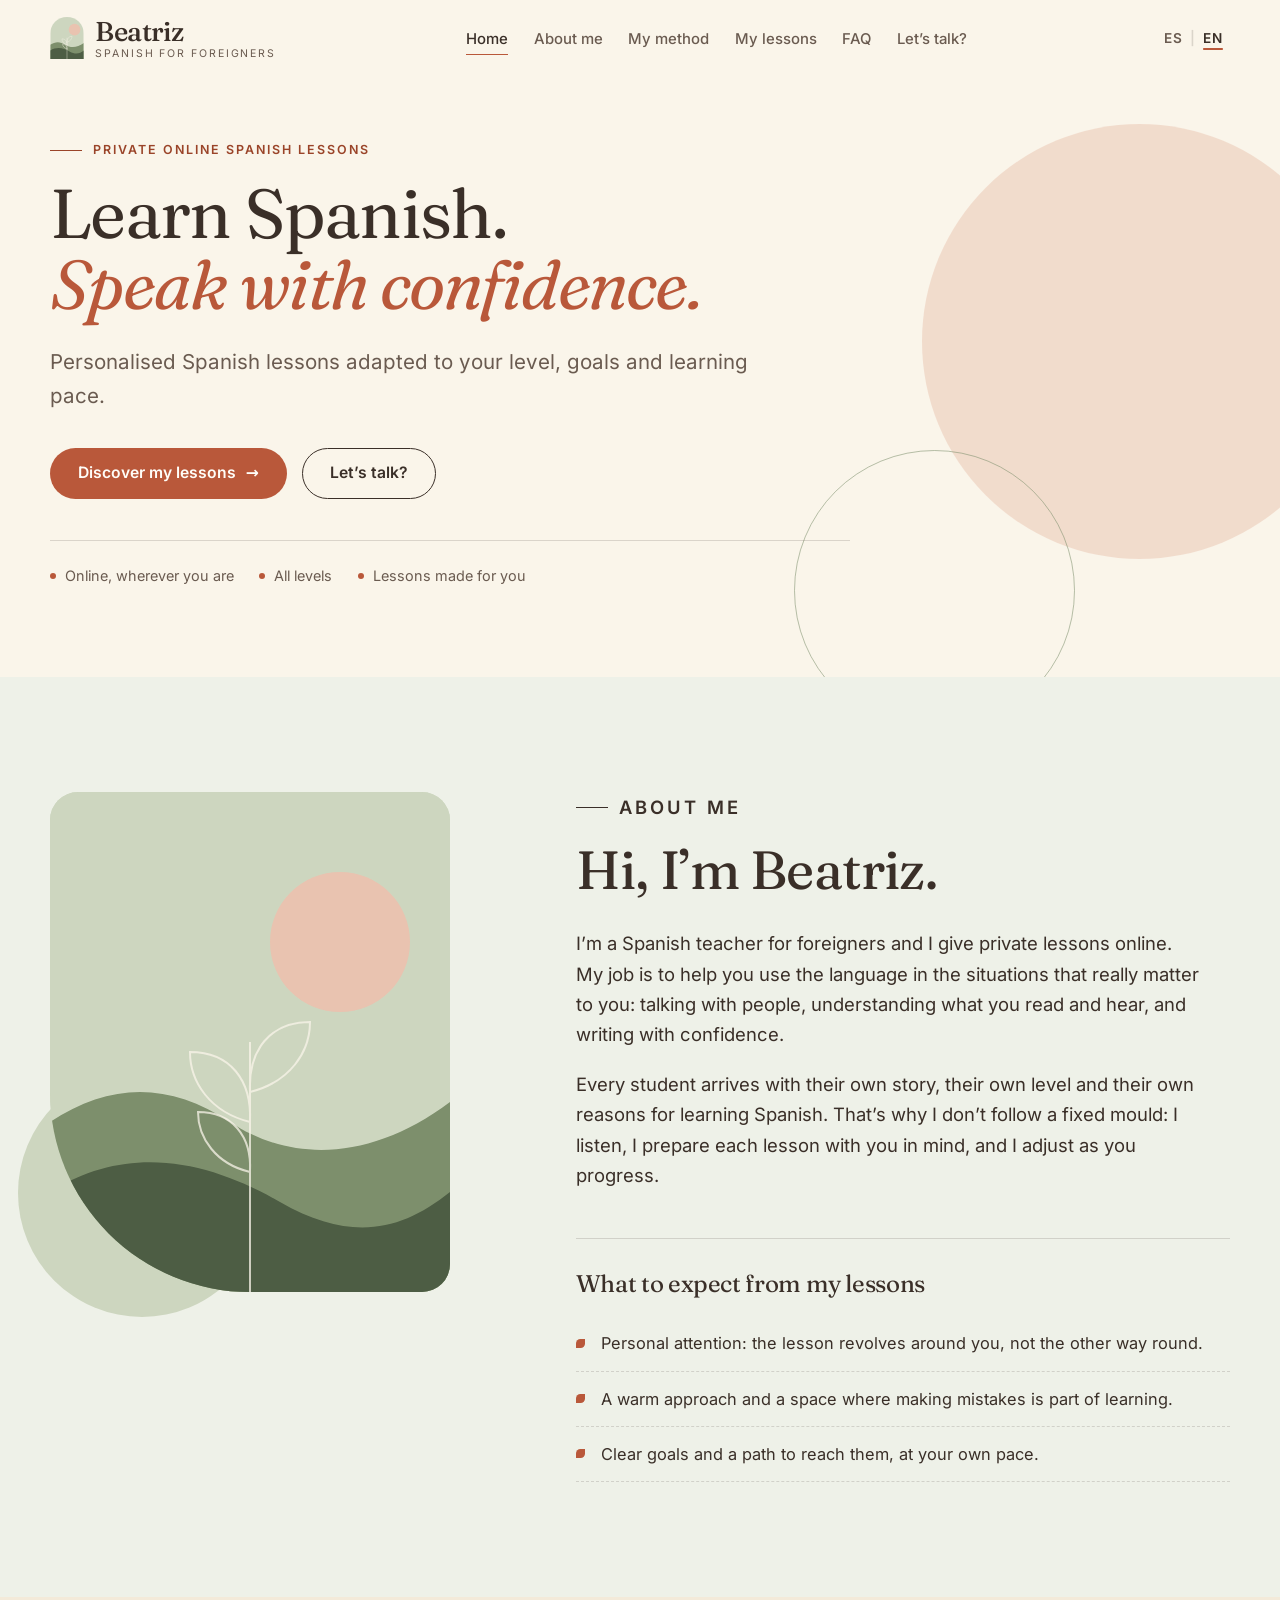
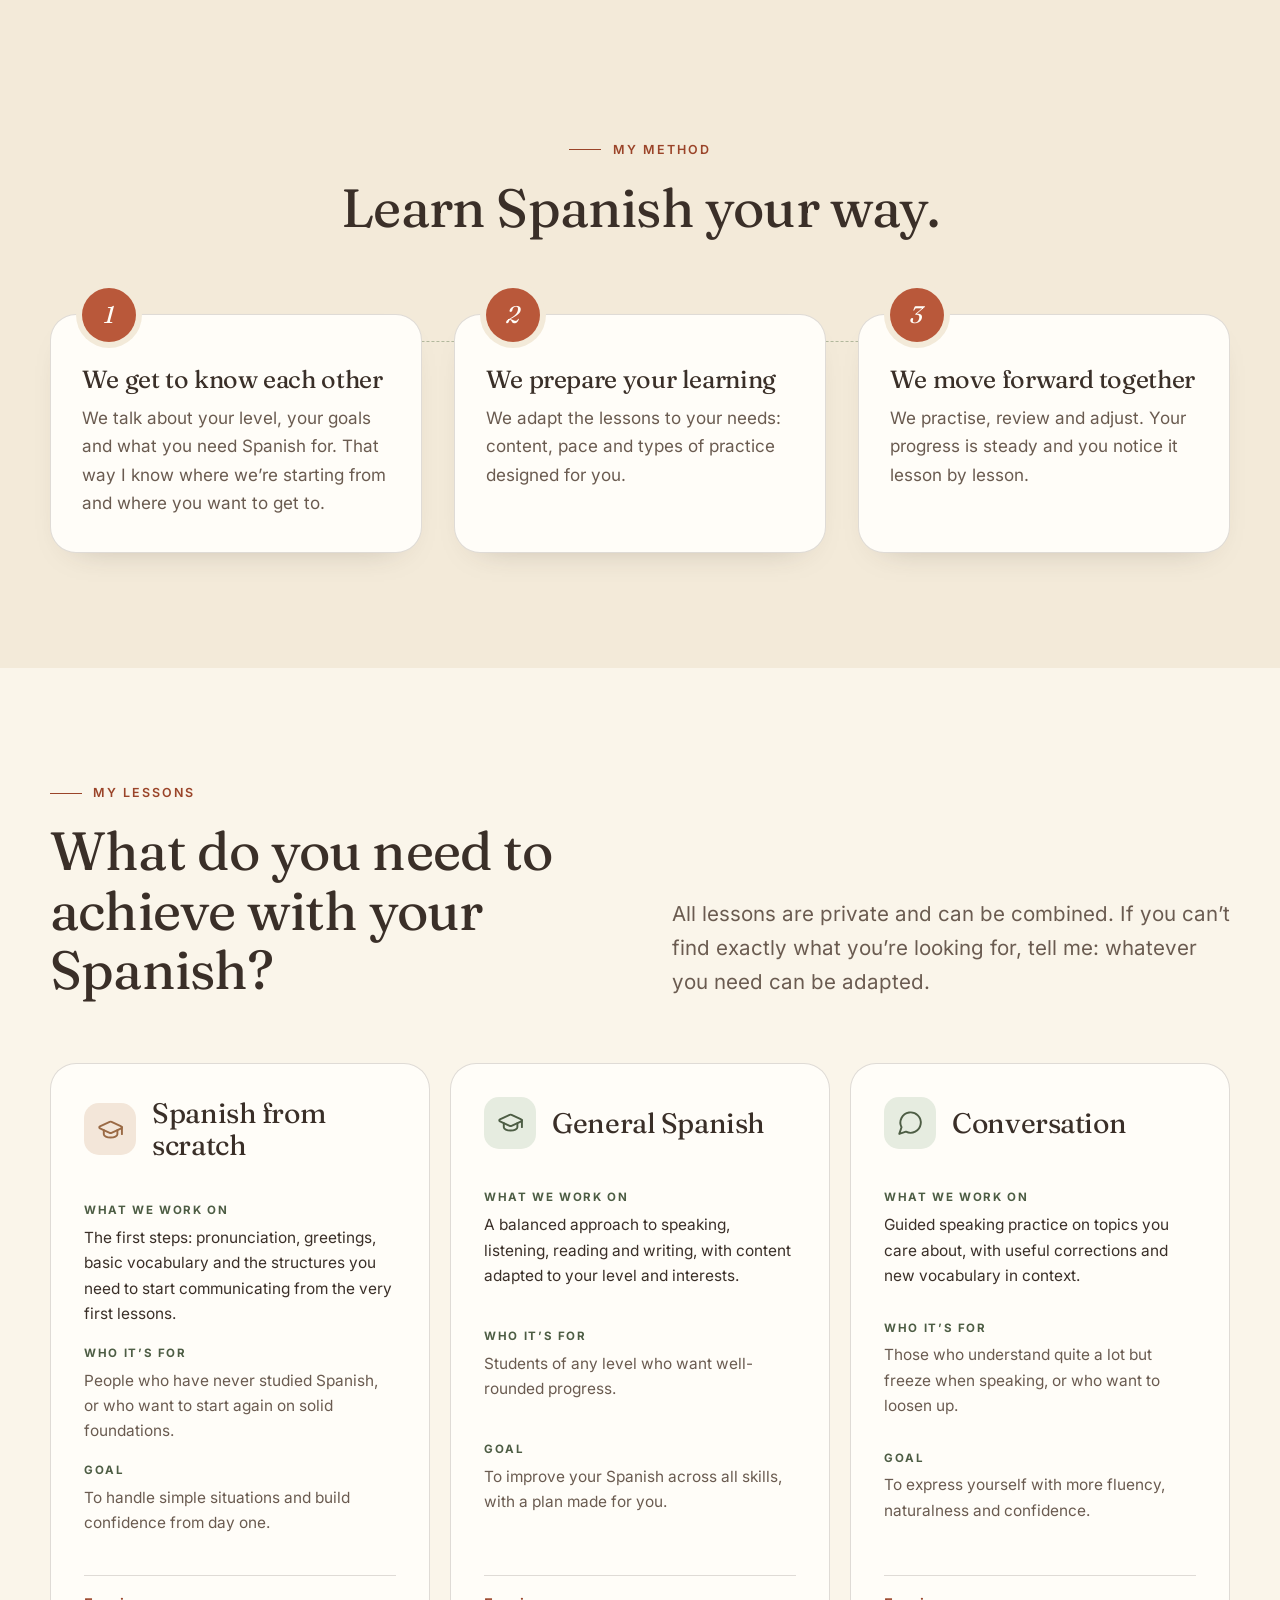
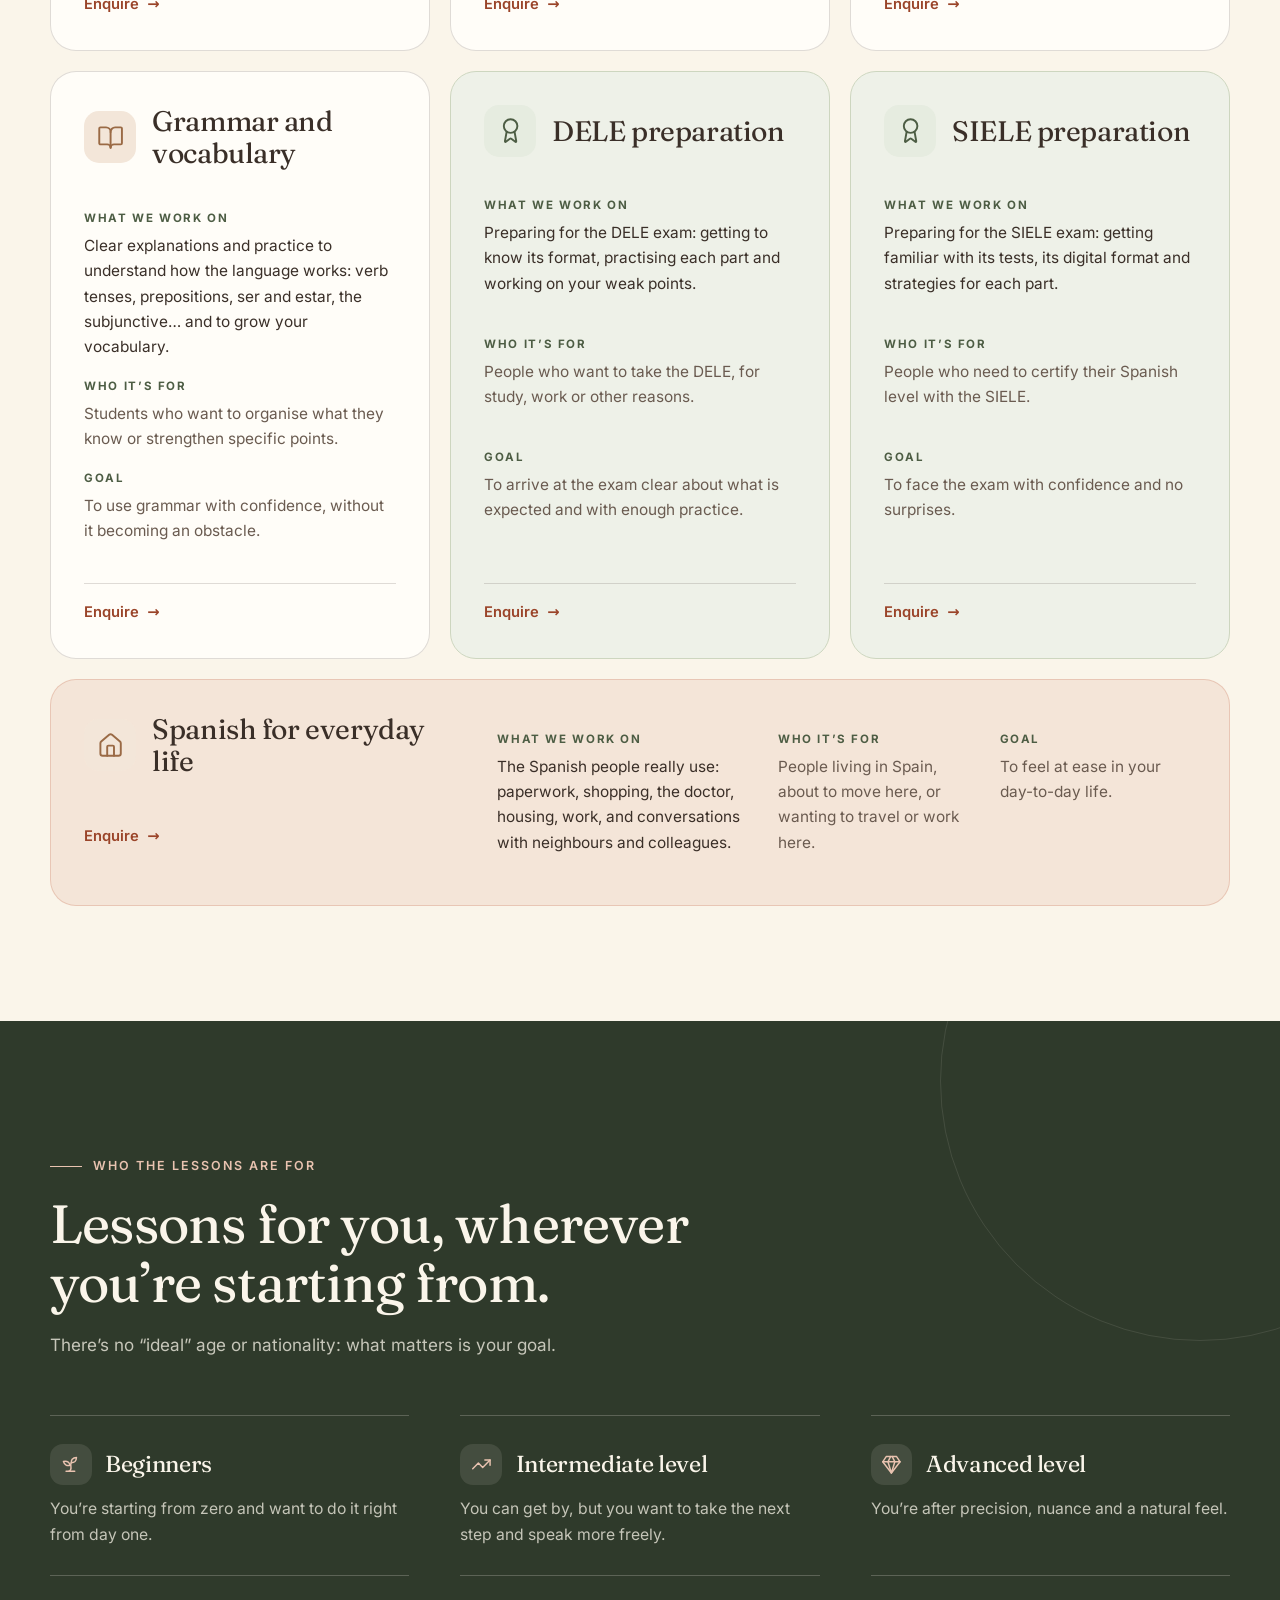
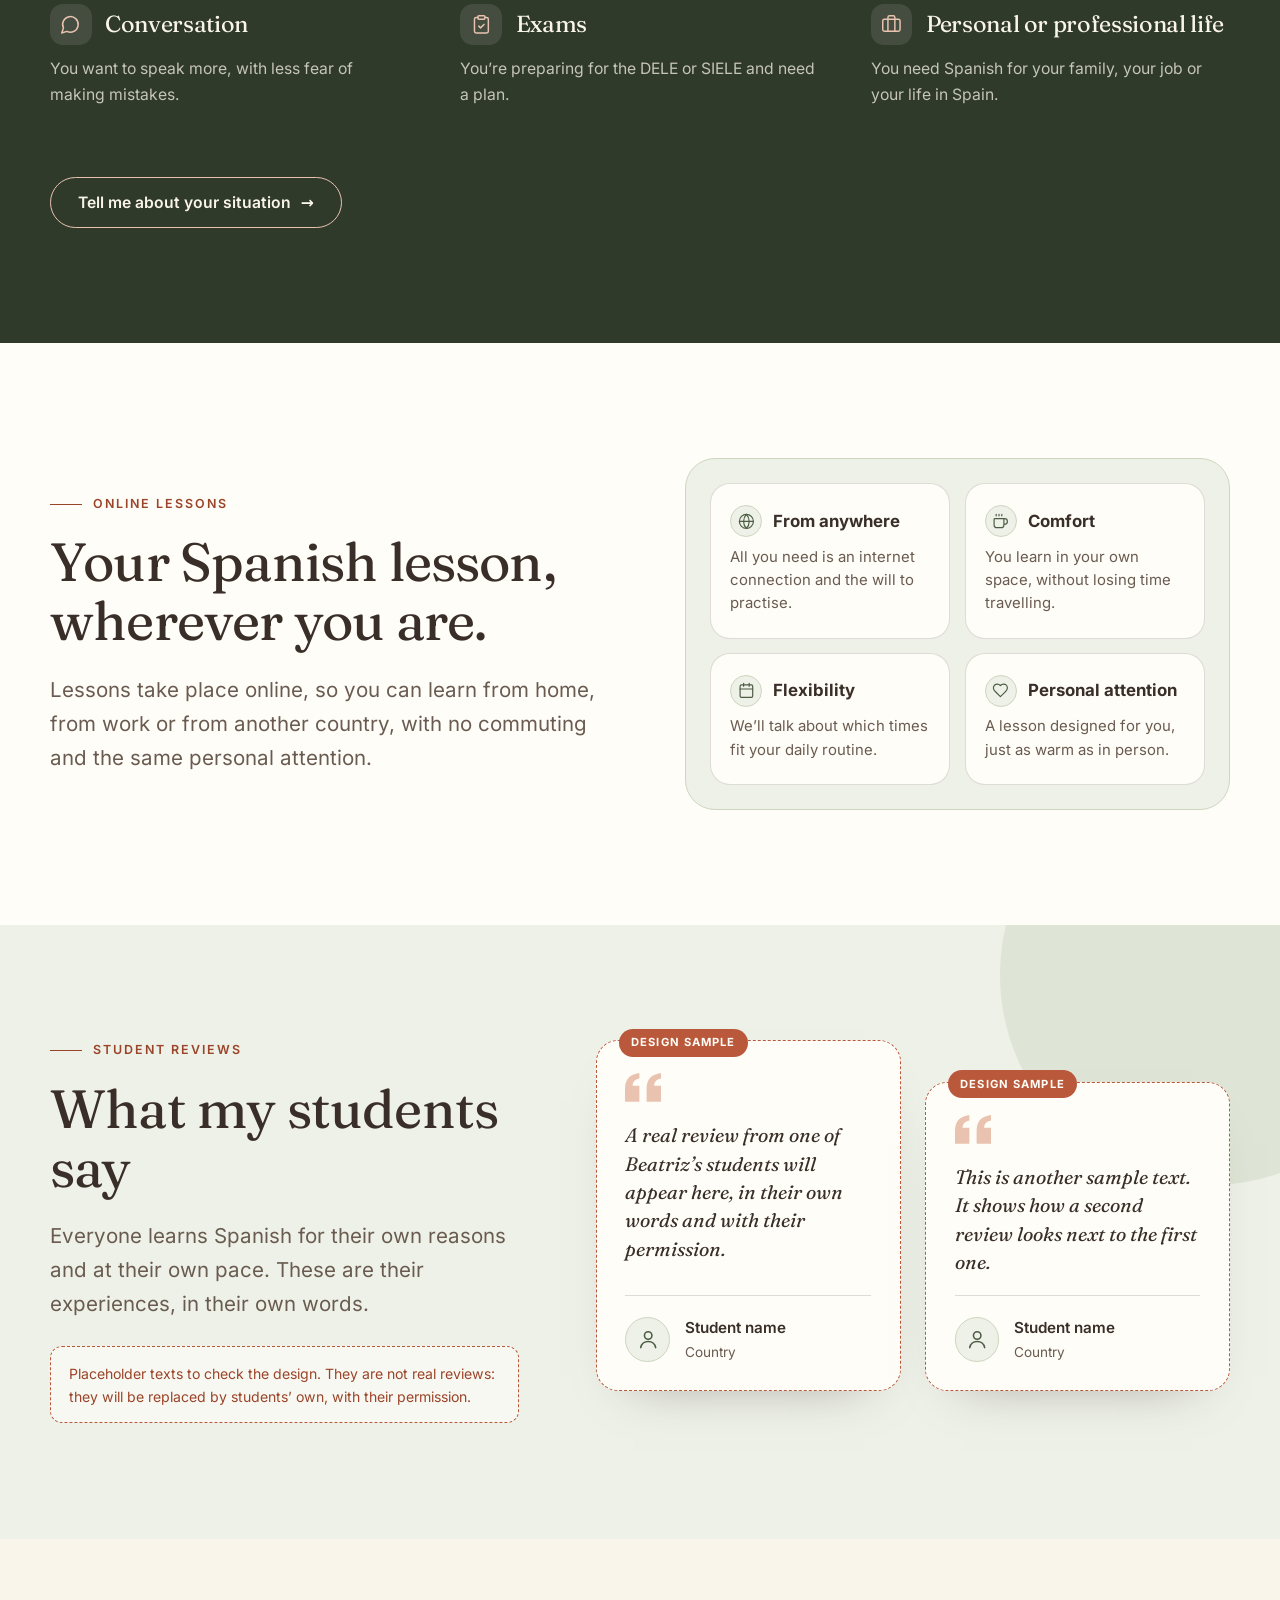
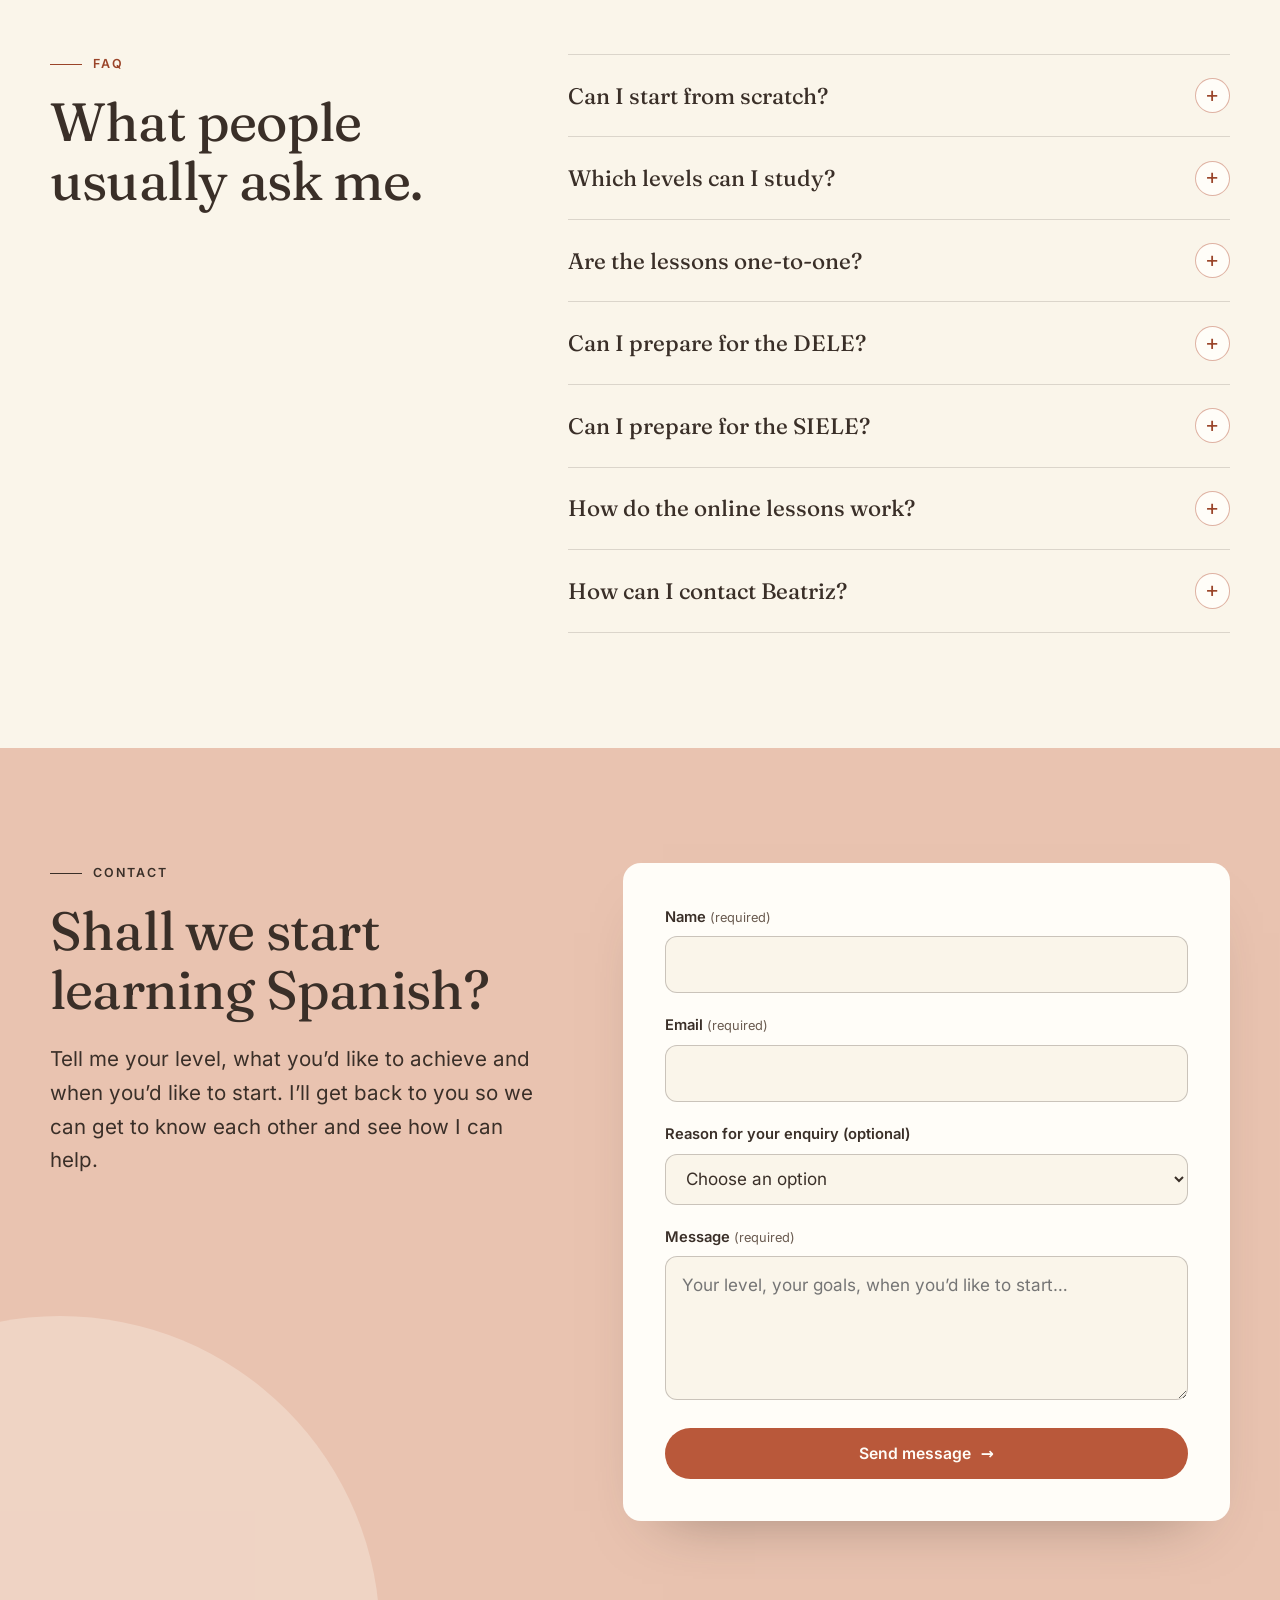
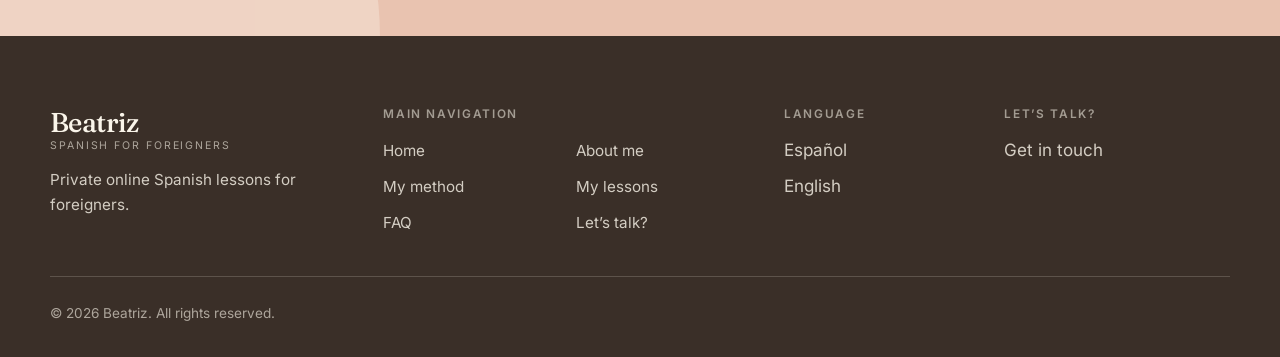
==== commit 6b1beb86: "Add files via upload" ====
--- a/en/index.html
+++ b/en/index.html
@@ -4,12 +4,12 @@
 <meta name="theme-color" content="#faf5ea"><meta name="twitter:card" content="summary_large_image"><meta property="og:type" content="website"><meta property="og:title" content="Beatriz · Private online Spanish lessons for foreigners"><meta property="og:description" content="Private online Spanish lessons adapted to your level, goals and pace. Conversation, grammar, vocabulary and DELE and SIELE exam preparation."><meta property="og:locale" content="en_GB"><meta property="og:locale:alternate" content="es_ES"><meta property="og:site_name" content="Beatriz · Spanish for foreigners">
 <link rel="icon" href="../favicon.svg" type="image/svg+xml">
 <link rel="preload" href="../fonts/fraunces.woff2" as="font" type="font/woff2" crossorigin><link rel="preload" href="../fonts/inter.woff2" as="font" type="font/woff2" crossorigin>
-<link rel="stylesheet" href="../styles.css">
+<link rel="stylesheet" href="../styles.css?v=8dd36faf">
 <script type="application/ld+json">{"@context":"https://schema.org","@type":"FAQPage","inLanguage":"en","mainEntity":[{"@type":"Question","name":"Can I start from scratch?","acceptedAnswer":{"@type":"Answer","text":"Yes. Whether you’ve never studied Spanish or want to start over, we adapt the lessons to your starting point and move forward step by step."}},{"@type":"Question","name":"Which levels can I study?","acceptedAnswer":{"@type":"Answer","text":"All of them: from beginner to advanced. In a first conversation we talk about your level and goals to plan the lessons."}},{"@type":"Question","name":"Are the lessons one-to-one?","acceptedAnswer":{"@type":"Answer","text":"They are private lessons, designed for you and your situation. If you have a different need, for example learning with a relative or a friend, tell me and we’ll talk it through."}},{"@type":"Question","name":"Can I prepare for the DELE?","acceptedAnswer":{"@type":"Answer","text":"Yes. You can prepare for the DELE with me: we’ll get to know the exam format, practise each part and work on whatever needs it most."}},{"@type":"Question","name":"Can I prepare for the SIELE?","acceptedAnswer":{"@type":"Answer","text":"Yes. I also offer SIELE preparation, with practice of its tests and attention to its digital format."}},{"@type":"Question","name":"How do the online lessons work?","acceptedAnswer":{"@type":"Answer","text":"We connect by video call and work live, with content adapted to you. When we get in touch, we agree the practical details together."}},{"@type":"Question","name":"How can I contact Beatriz?","acceptedAnswer":{"@type":"Answer","text":"You can write to me using the form on this page. Tell me what you’re looking for and I’ll get back to you to see how I can help."}}]}</script>
 <script>document.documentElement.classList.add('js')</script></head>
 <body><a class="skip" href="#home">Skip to content</a><header class="header" id="top">
   <div class="wrap">
-    <a class="brand brand--logo" href="#home" aria-label="Beatriz — Spanish for foreigners"><svg class="brand-mark" width="34" height="42" viewBox="0 0 100 125" aria-hidden="true"><defs><clipPath id="logo-arch"><path d="M0 125V50C0 22 22 0 50 0s50 22 50 50v75z"/></clipPath></defs><g clip-path="url(#logo-arch)"><rect width="100" height="125" fill="#cdd6bf"/><circle cx="72" cy="38" r="17" fill="#e9c3b0"/><path d="M0 125V82c15-10 30-10 45 0s35 10 55-5v48z" fill="#7d8f6c"/><path d="M0 125v-25c20-12 40-8 58 2s30 8 42-2v25z" fill="#4d5d44"/><g fill="none" stroke="#faf5ea" stroke-width="2.4" stroke-linecap="round"><path d="M50 125V66"/><path d="M50 84c-10-2-15-10-15-18 10 0 16 7 15 18z"/><path d="M50 76c10-2 15-10 15-18-10 0-16 7-15 18z"/></g></g></svg><span class="brand-text"><span class="brand-name">Beatriz</span><span class="brand-tag">Spanish for foreigners</span></span></a>
+    <a class="brand brand--logo" href="#home" aria-label="Beatriz — Spanish for foreigners"><svg class="brand-mark" width="34" height="42" viewBox="0 0 400 500" aria-hidden="true"><defs><clipPath id="logo-arch"><path d="M0 500V200C0 88 88 0 200 0s200 88 200 200v300z"/></clipPath></defs><g clip-path="url(#logo-arch)"><rect width="400" height="500" fill="#cdd6bf"/><circle cx="290" cy="150" r="70" fill="#e9c3b0"/><path d="M0 500V330c60-40 120-40 180 0s140 40 220-20v190z" fill="#7d8f6c"/><path d="M0 500V400c80-50 160-30 230 10s120 30 170-10v100z" fill="#4d5d44"/><g fill="none" stroke="#faf5ea" stroke-width="6" stroke-linecap="round" opacity=".75"><path d="M200 500V250"/><path d="M200 330c-40-10-60-40-60-70 40 0 62 28 60 70z"/><path d="M200 300c40-10 60-40 60-70-40 0-62 28-60 70z"/><path d="M200 380c-34-8-52-34-52-60 34 0 54 24 52 60z"/></g></g></svg><span class="brand-text"><span class="brand-name">Beatriz</span><span class="brand-tag">Spanish for foreigners</span></span></a>
     <nav class="nav" id="site-nav" aria-label="Main navigation"><ul><li><a href="#home" data-nav="home">Home</a></li><li><a href="#about" data-nav="about">About me</a></li><li><a href="#method" data-nav="method">My method</a></li><li><a href="#lessons" data-nav="lessons">My lessons</a></li><li><a href="#faq" data-nav="faq">FAQ</a></li><li><a href="#contact" data-nav="contact">Let’s talk?</a></li></ul></nav>
     <div class="header-tools">
       <div class="lang" role="group" aria-label="Language"><a href="../es/index.html" hreflang="es" lang="es" data-lang="es">ES</a><span aria-hidden="true">|</span><a href="../en/index.html" hreflang="en" lang="en" data-lang="en" aria-current="true">EN</a></div>
@@ -179,4 +179,4 @@
     </div>
     <div class="footer-bottom"><span>© 2026 Beatriz. All rights reserved.</span><span></span></div>
   </div></footer>
-<script src="../main.js" defer></script></body></html>+<script src="../main.js?v=8dd36faf" defer></script></body></html>
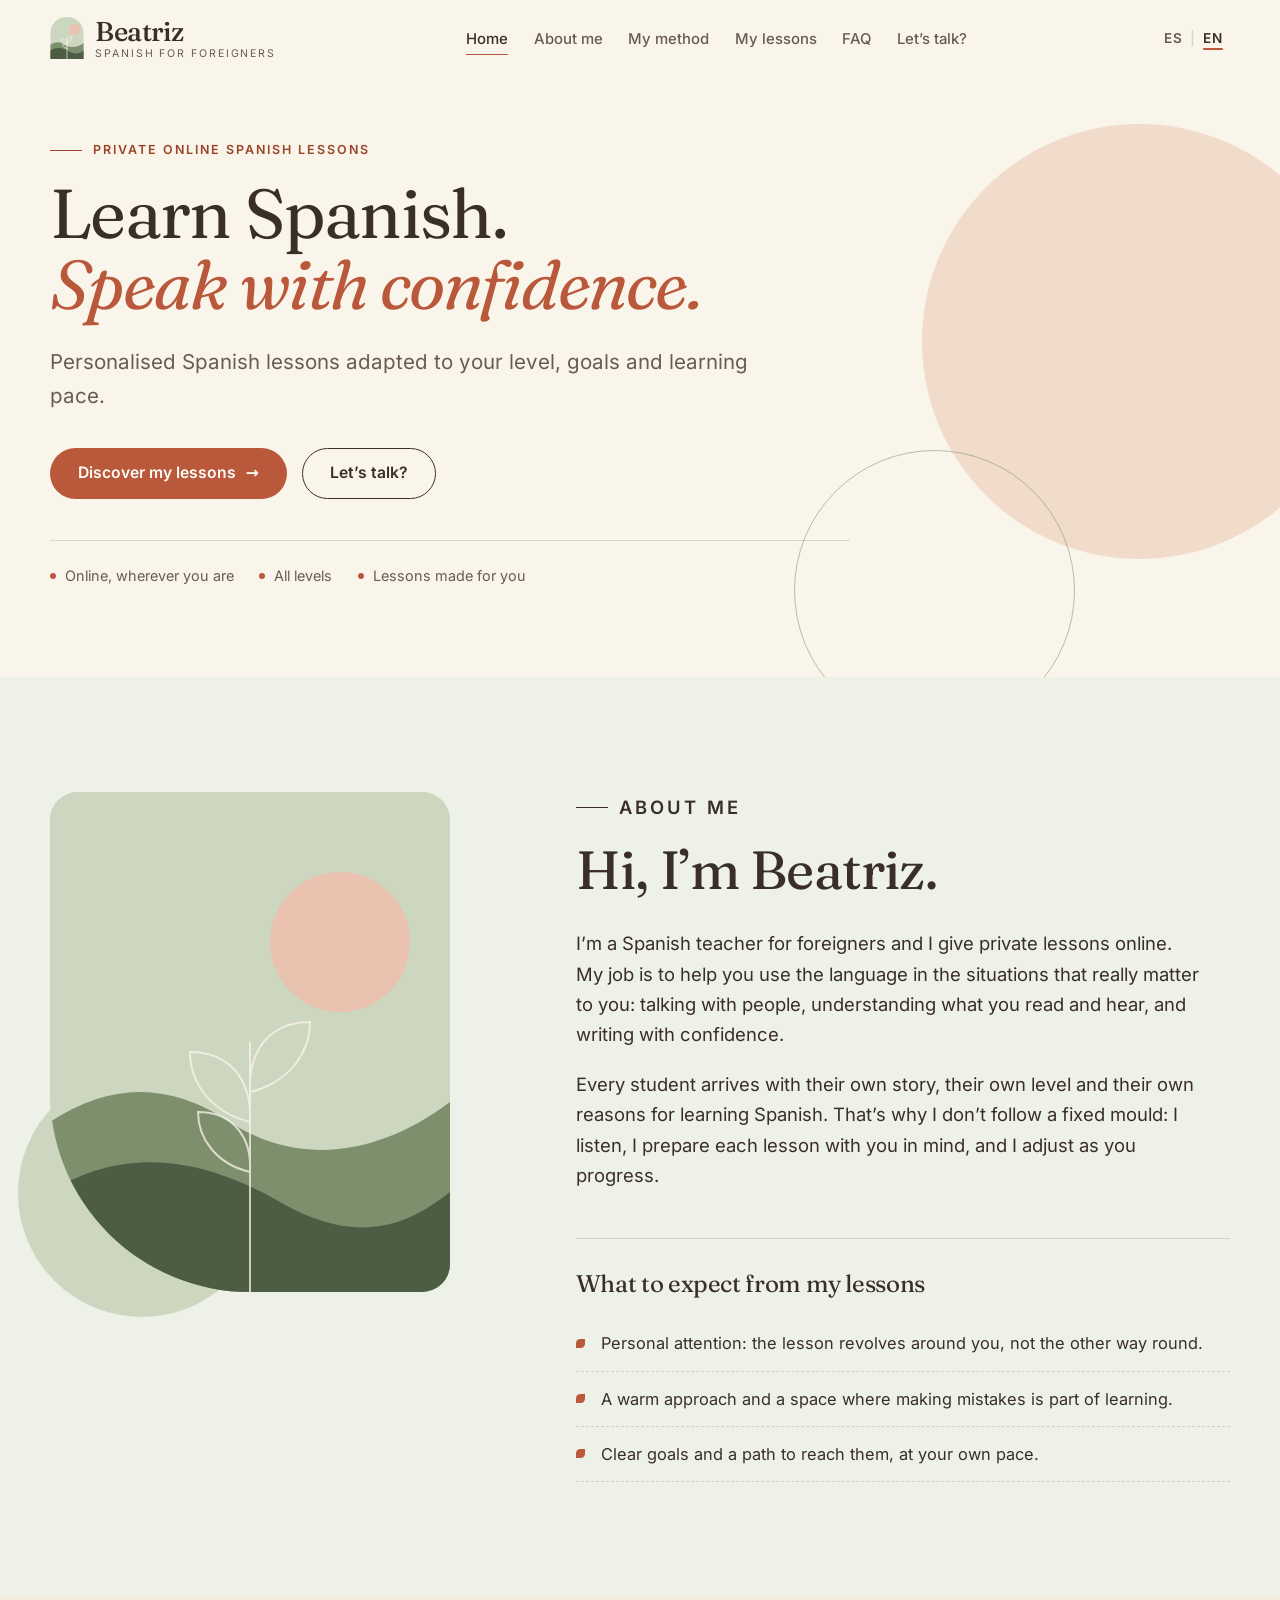
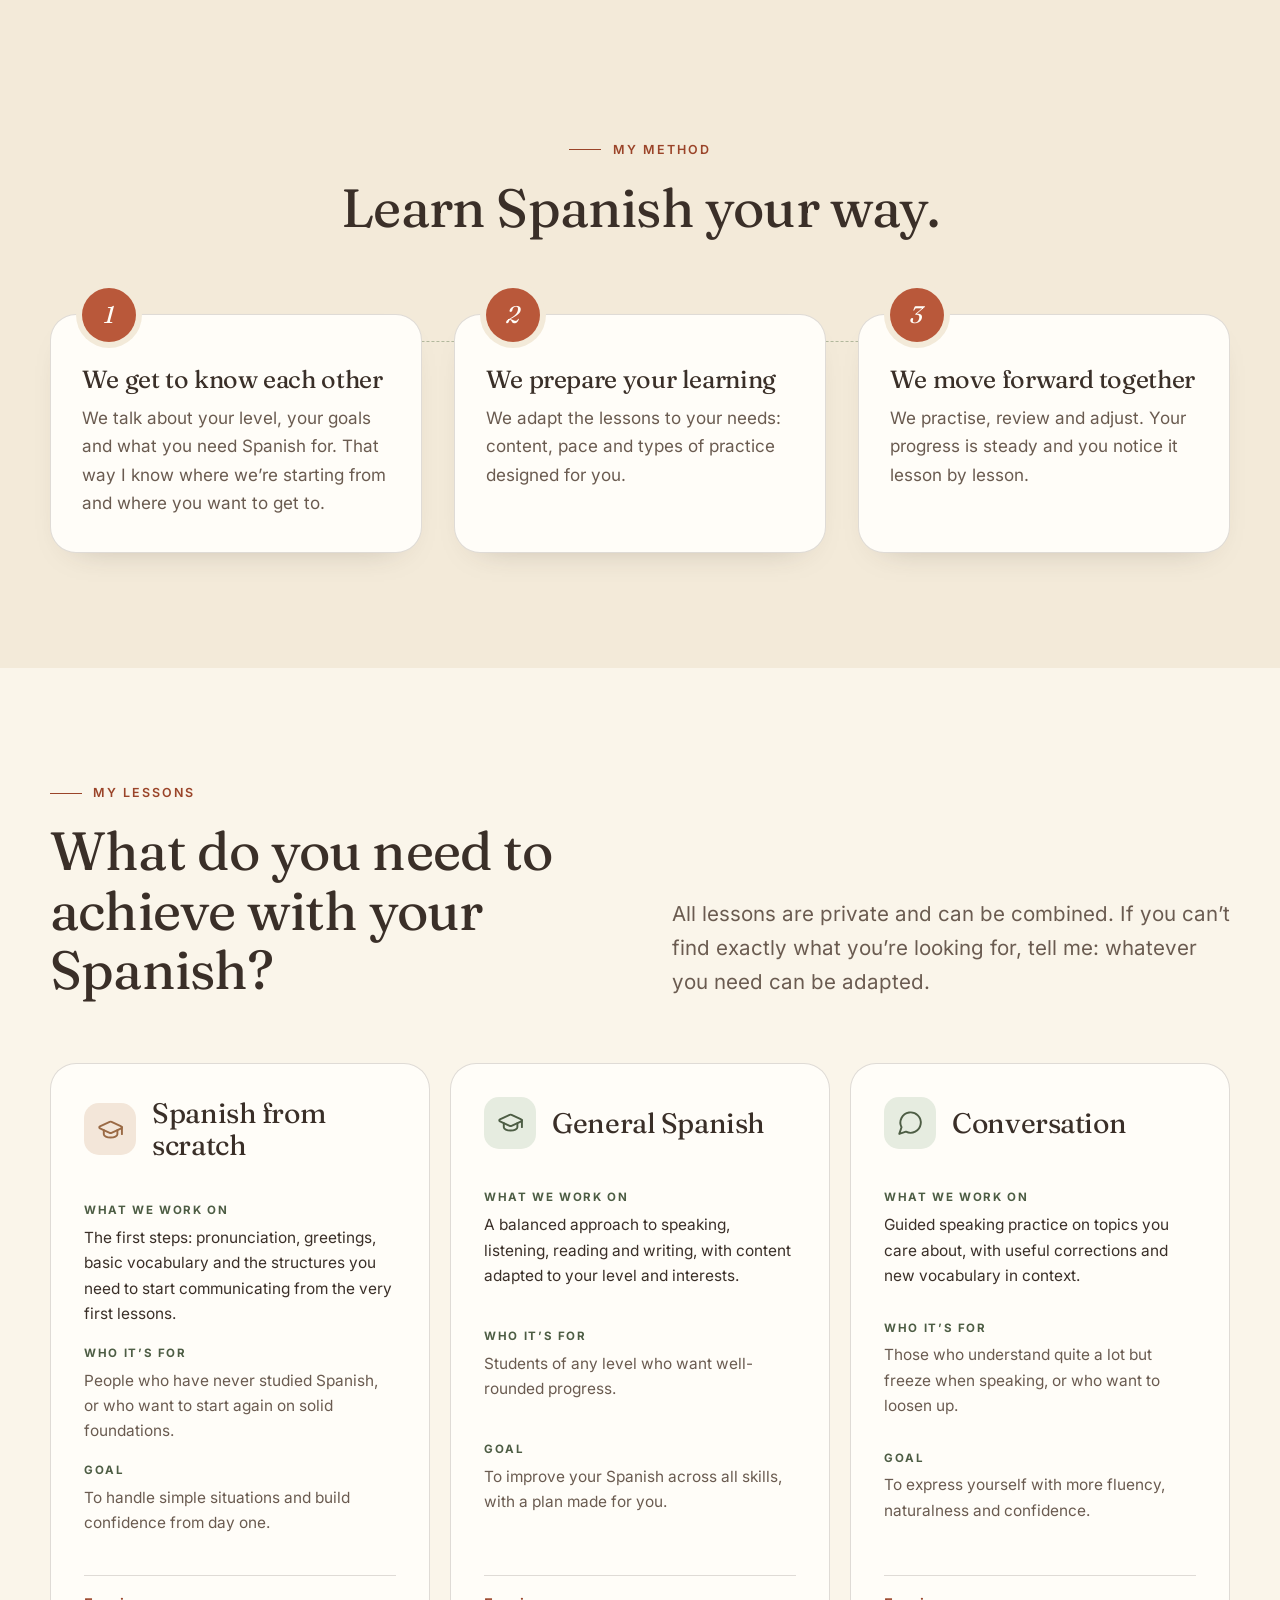
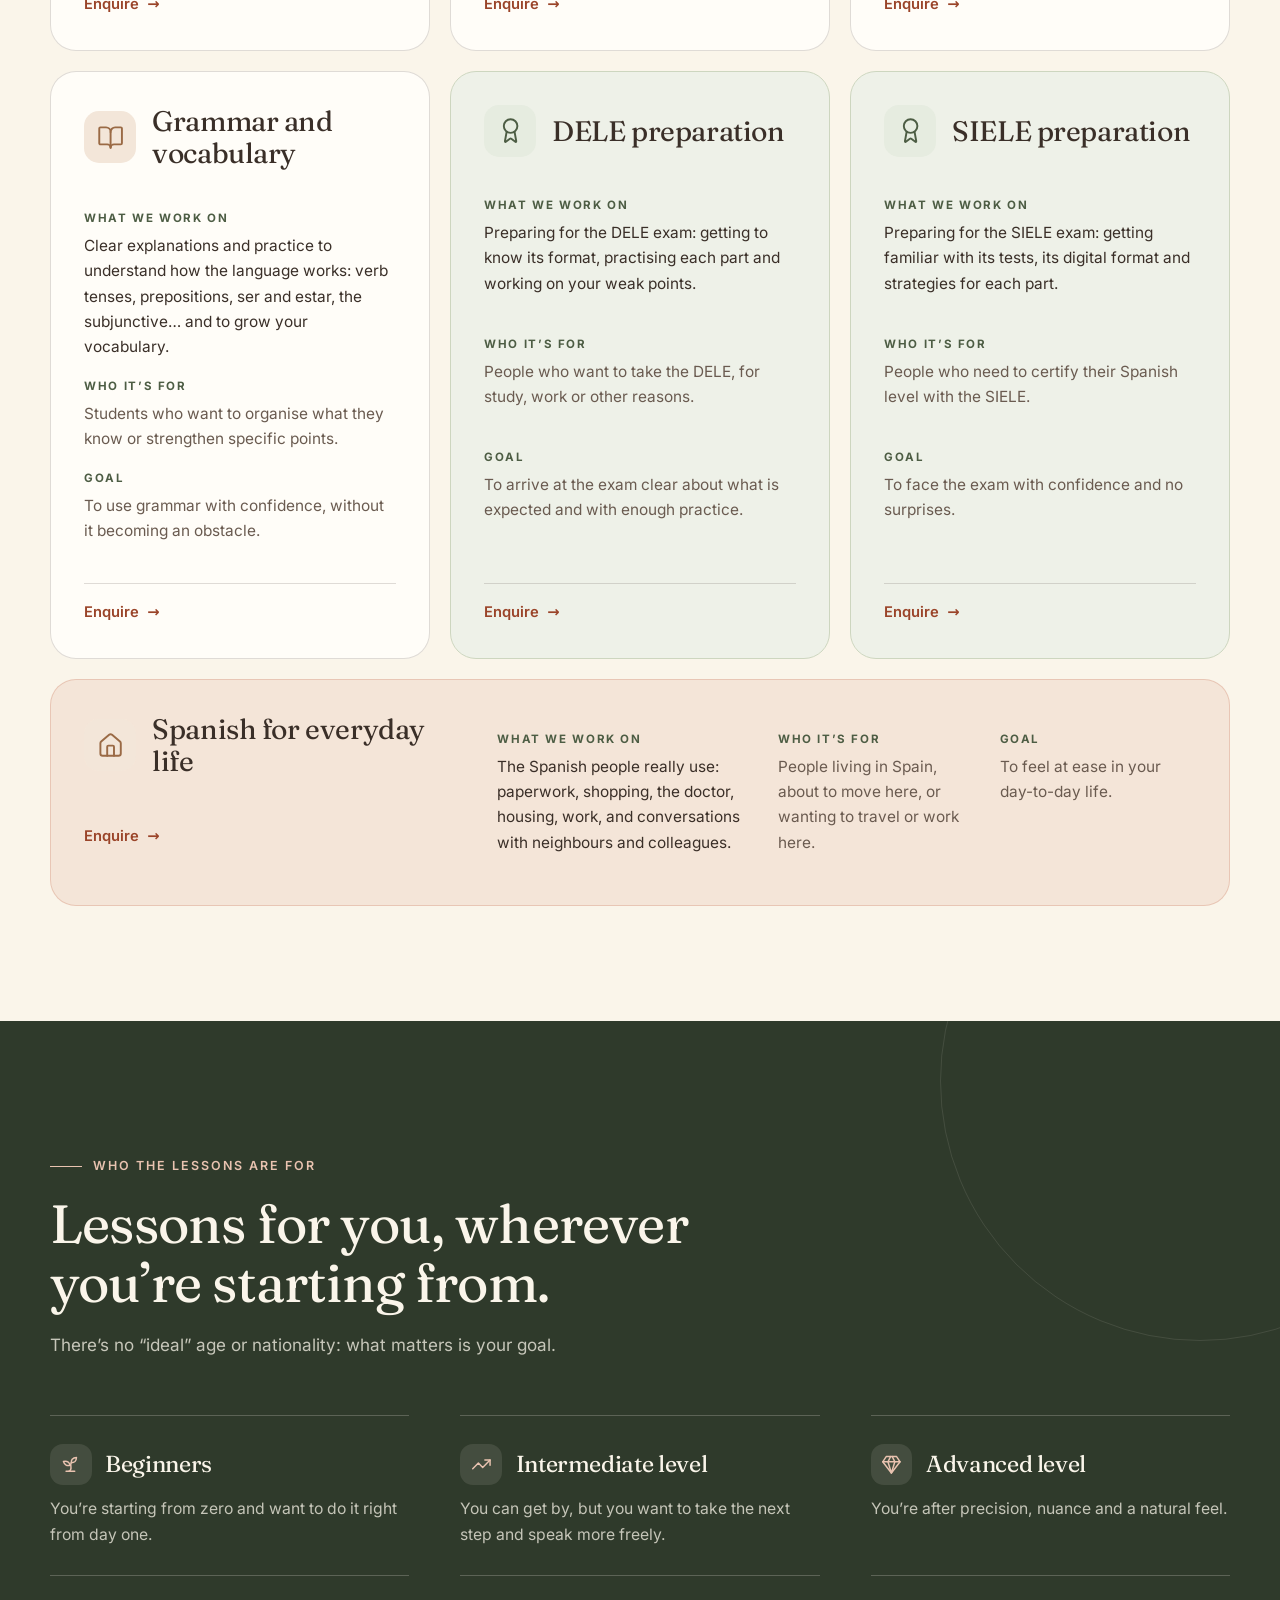
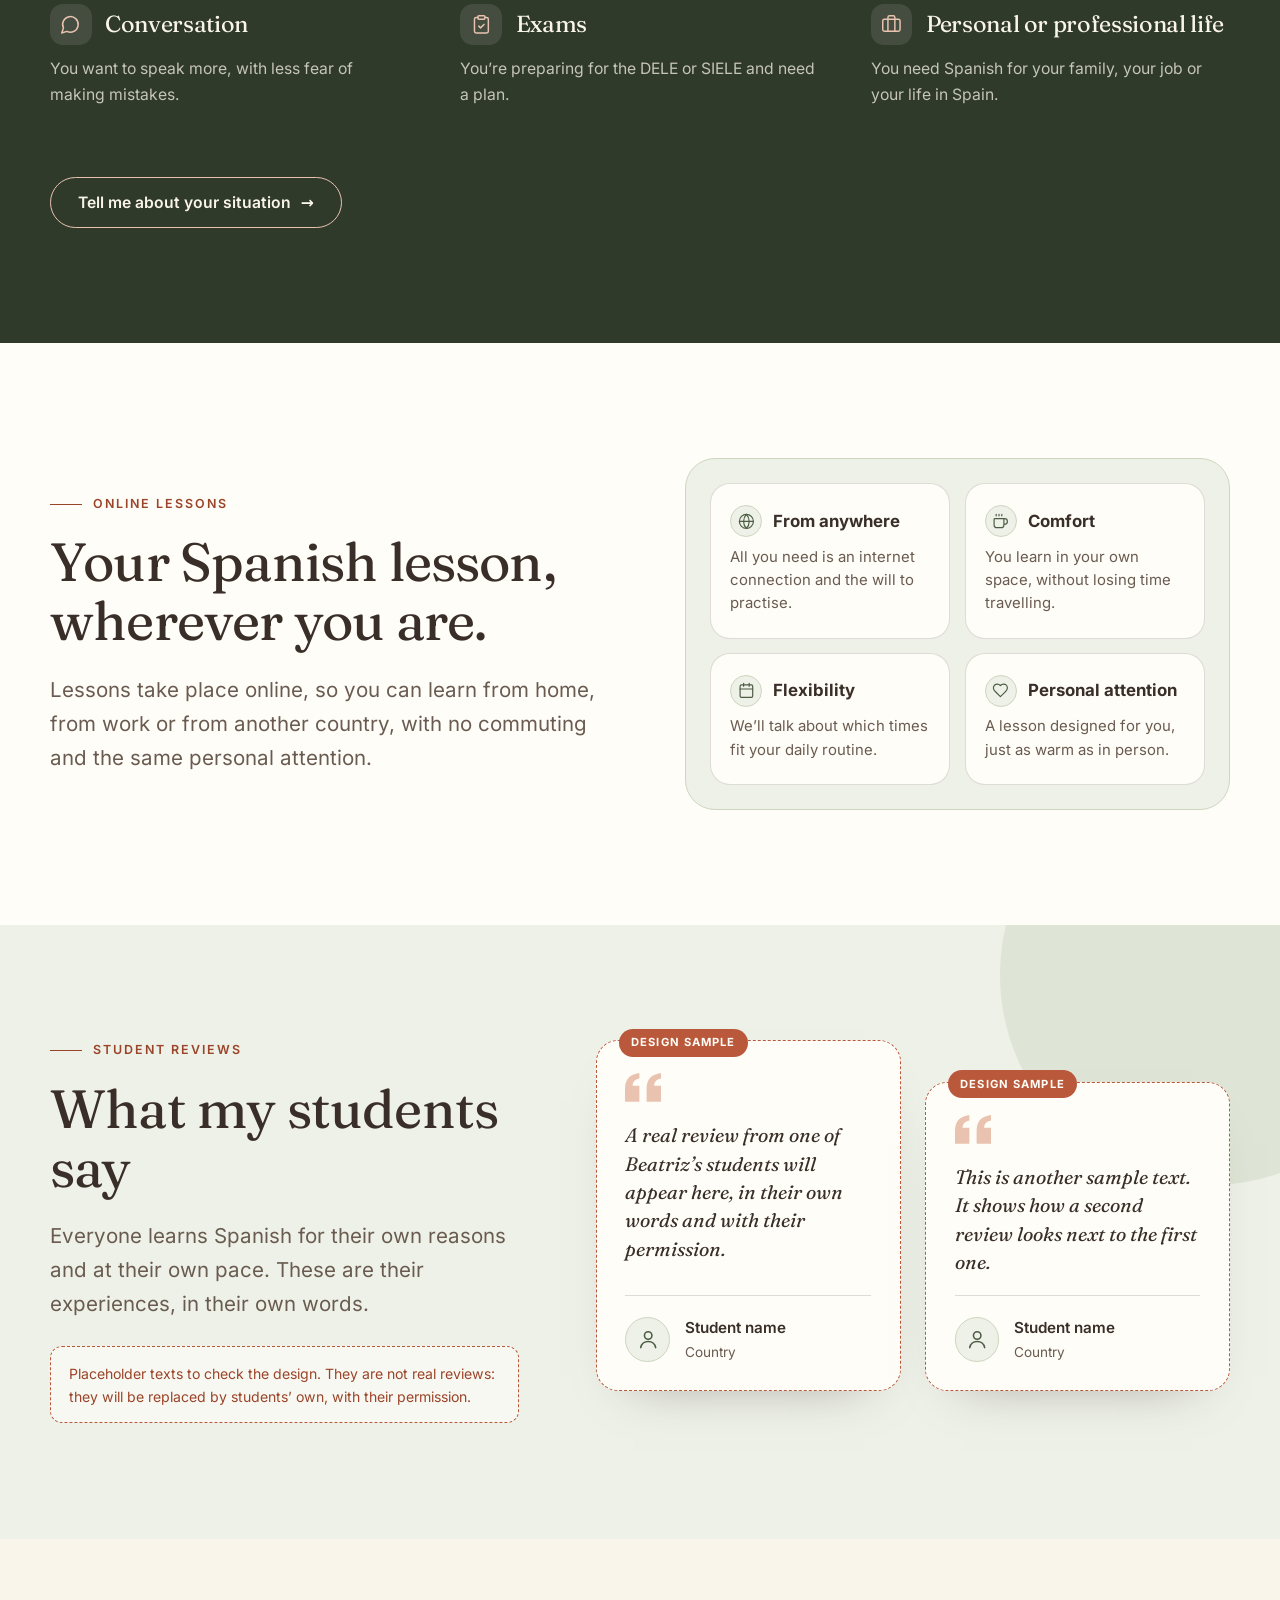
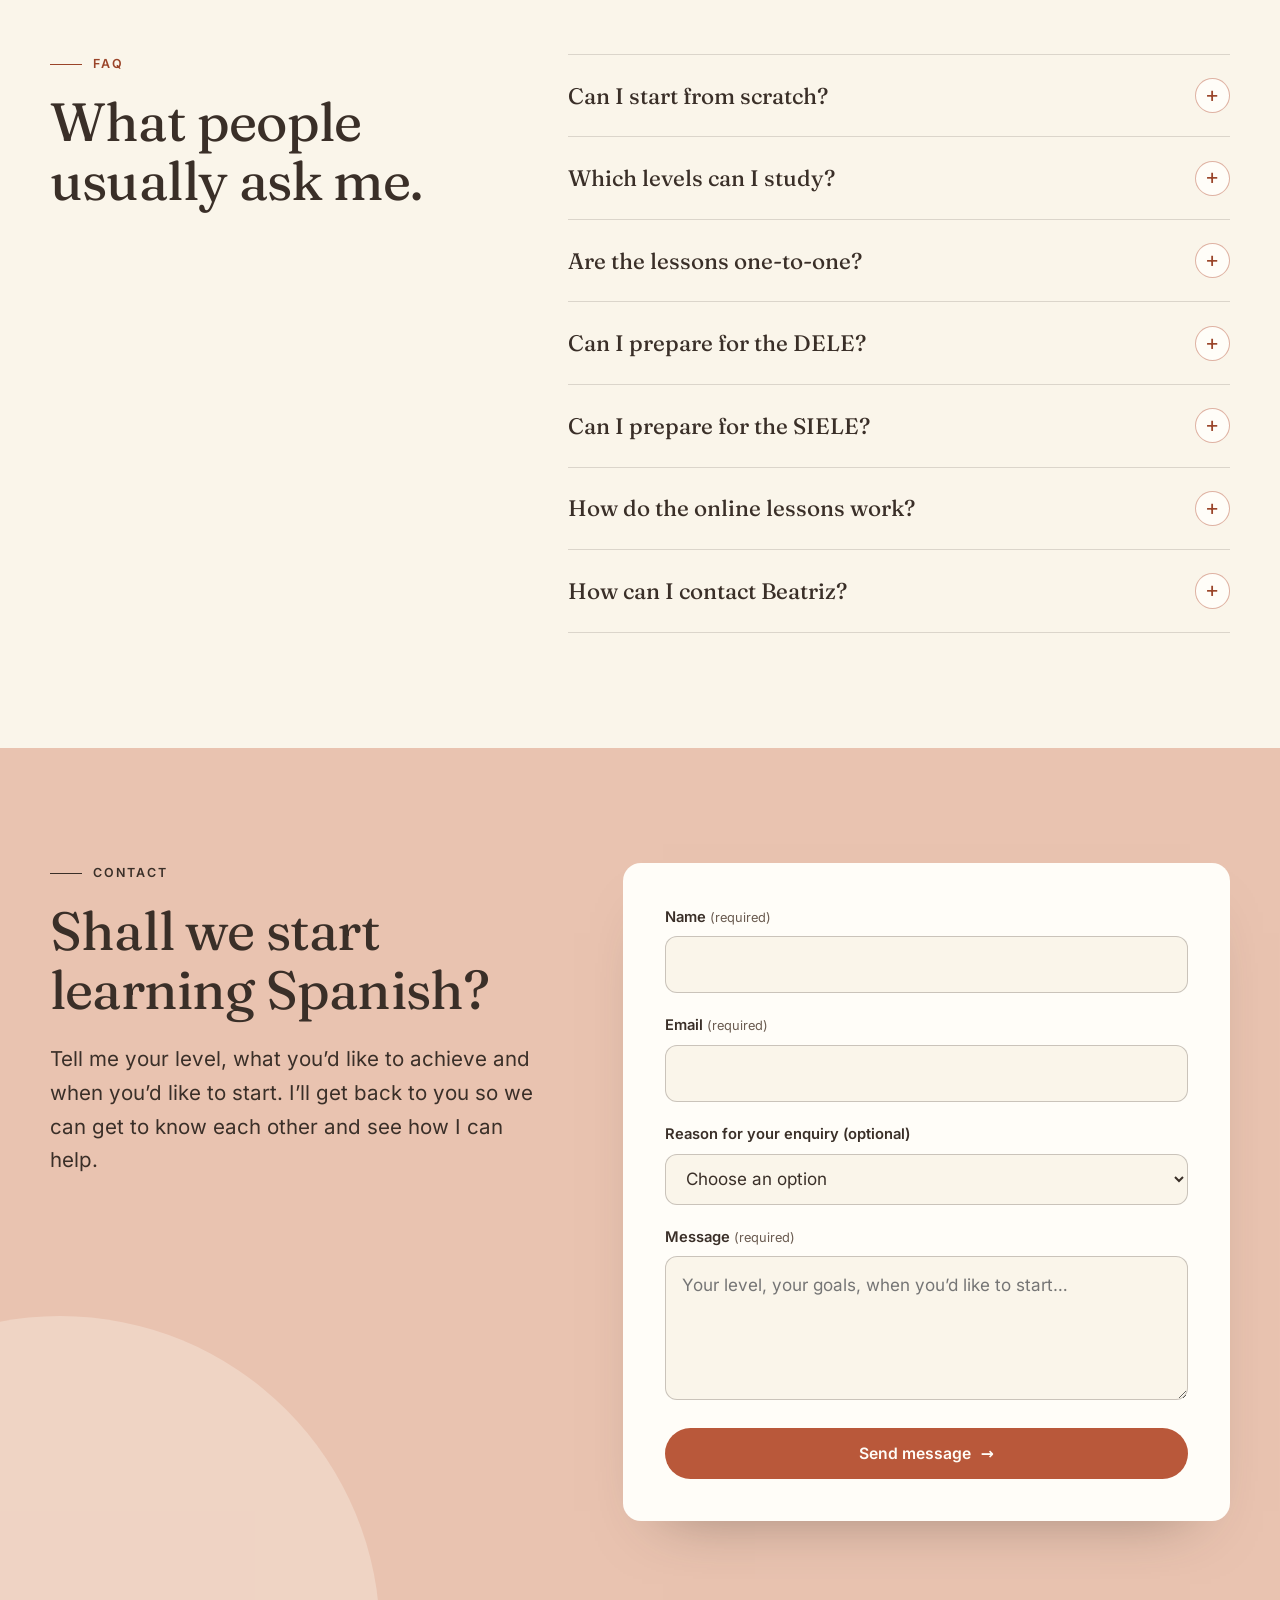
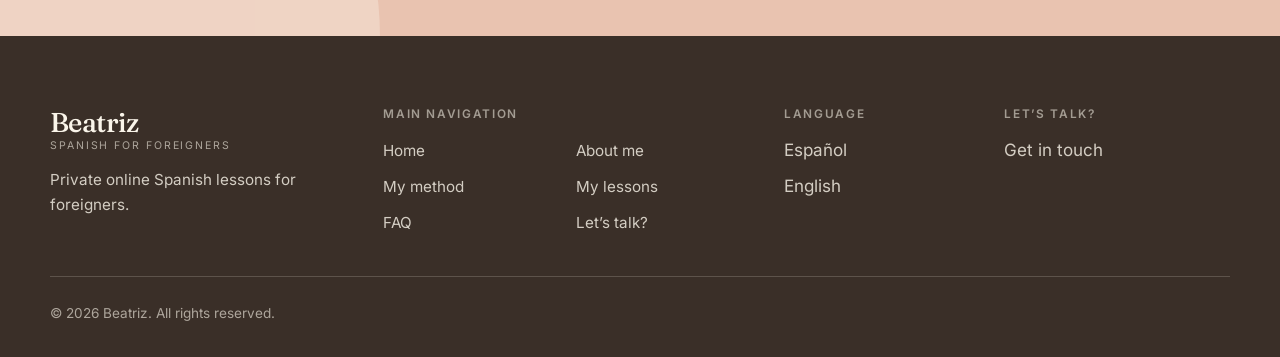
==== commit f74bc8a2: "Add files via upload" ====
--- a/en/index.html
+++ b/en/index.html
@@ -4,12 +4,12 @@
 <meta name="theme-color" content="#faf5ea"><meta name="twitter:card" content="summary_large_image"><meta property="og:type" content="website"><meta property="og:title" content="Beatriz · Private online Spanish lessons for foreigners"><meta property="og:description" content="Private online Spanish lessons adapted to your level, goals and pace. Conversation, grammar, vocabulary and DELE and SIELE exam preparation."><meta property="og:locale" content="en_GB"><meta property="og:locale:alternate" content="es_ES"><meta property="og:site_name" content="Beatriz · Spanish for foreigners">
 <link rel="icon" href="../favicon.svg" type="image/svg+xml">
 <link rel="preload" href="../fonts/fraunces.woff2" as="font" type="font/woff2" crossorigin><link rel="preload" href="../fonts/inter.woff2" as="font" type="font/woff2" crossorigin>
-<link rel="stylesheet" href="../styles.css?v=8dd36faf">
+<link rel="stylesheet" href="../styles.css?v=94752bec">
 <script type="application/ld+json">{"@context":"https://schema.org","@type":"FAQPage","inLanguage":"en","mainEntity":[{"@type":"Question","name":"Can I start from scratch?","acceptedAnswer":{"@type":"Answer","text":"Yes. Whether you’ve never studied Spanish or want to start over, we adapt the lessons to your starting point and move forward step by step."}},{"@type":"Question","name":"Which levels can I study?","acceptedAnswer":{"@type":"Answer","text":"All of them: from beginner to advanced. In a first conversation we talk about your level and goals to plan the lessons."}},{"@type":"Question","name":"Are the lessons one-to-one?","acceptedAnswer":{"@type":"Answer","text":"They are private lessons, designed for you and your situation. If you have a different need, for example learning with a relative or a friend, tell me and we’ll talk it through."}},{"@type":"Question","name":"Can I prepare for the DELE?","acceptedAnswer":{"@type":"Answer","text":"Yes. You can prepare for the DELE with me: we’ll get to know the exam format, practise each part and work on whatever needs it most."}},{"@type":"Question","name":"Can I prepare for the SIELE?","acceptedAnswer":{"@type":"Answer","text":"Yes. I also offer SIELE preparation, with practice of its tests and attention to its digital format."}},{"@type":"Question","name":"How do the online lessons work?","acceptedAnswer":{"@type":"Answer","text":"We connect by video call and work live, with content adapted to you. When we get in touch, we agree the practical details together."}},{"@type":"Question","name":"How can I contact Beatriz?","acceptedAnswer":{"@type":"Answer","text":"You can write to me using the form on this page. Tell me what you’re looking for and I’ll get back to you to see how I can help."}}]}</script>
 <script>document.documentElement.classList.add('js')</script></head>
 <body><a class="skip" href="#home">Skip to content</a><header class="header" id="top">
   <div class="wrap">
-    <a class="brand brand--logo" href="#home" aria-label="Beatriz — Spanish for foreigners"><svg class="brand-mark" width="34" height="42" viewBox="0 0 400 500" aria-hidden="true"><defs><clipPath id="logo-arch"><path d="M0 500V200C0 88 88 0 200 0s200 88 200 200v300z"/></clipPath></defs><g clip-path="url(#logo-arch)"><rect width="400" height="500" fill="#cdd6bf"/><circle cx="290" cy="150" r="70" fill="#e9c3b0"/><path d="M0 500V330c60-40 120-40 180 0s140 40 220-20v190z" fill="#7d8f6c"/><path d="M0 500V400c80-50 160-30 230 10s120 30 170-10v100z" fill="#4d5d44"/><g fill="none" stroke="#faf5ea" stroke-width="6" stroke-linecap="round" opacity=".75"><path d="M200 500V250"/><path d="M200 330c-40-10-60-40-60-70 40 0 62 28 60 70z"/><path d="M200 300c40-10 60-40 60-70-40 0-62 28-60 70z"/><path d="M200 380c-34-8-52-34-52-60 34 0 54 24 52 60z"/></g></g></svg><span class="brand-text"><span class="brand-name">Beatriz</span><span class="brand-tag">Spanish for foreigners</span></span></a>
+    <a class="brand brand--logo" href="#home" aria-label="Beatriz — Spanish for foreigners"><svg class="brand-mark" width="34" height="42" viewBox="0 0 400 500" aria-hidden="true"><defs><clipPath id="logo-arch"><path d="M0 500V200C0 88 88 0 200 0s200 88 200 200v300z"/></clipPath></defs><g clip-path="url(#logo-arch)"><rect width="400" height="500" fill="#cdd6bf"/><circle cx="290" cy="150" r="70" fill="#e9c3b0"/><path d="M0 500V330c60-40 120-40 180 0s140 40 220-20v190z" fill="#7d8f6c"/><path d="M0 500V400c80-50 160-30 230 10s120 30 170-10v100z" fill="#4d5d44"/><g fill="none" stroke="#faf5ea" stroke-width="10" stroke-linecap="round" opacity=".75"><path d="M200 500V250"/><path d="M200 330c-40-10-60-40-60-70 40 0 62 28 60 70z"/><path d="M200 300c40-10 60-40 60-70-40 0-62 28-60 70z"/><path d="M200 380c-34-8-52-34-52-60 34 0 54 24 52 60z"/></g></g></svg><span class="brand-text"><span class="brand-name">Beatriz</span><span class="brand-tag"><span class="tag-a">Spanish for</span> <span class="tag-b">foreigners</span></span></span></a>
     <nav class="nav" id="site-nav" aria-label="Main navigation"><ul><li><a href="#home" data-nav="home">Home</a></li><li><a href="#about" data-nav="about">About me</a></li><li><a href="#method" data-nav="method">My method</a></li><li><a href="#lessons" data-nav="lessons">My lessons</a></li><li><a href="#faq" data-nav="faq">FAQ</a></li><li><a href="#contact" data-nav="contact">Let’s talk?</a></li></ul></nav>
     <div class="header-tools">
       <div class="lang" role="group" aria-label="Language"><a href="../es/index.html" hreflang="es" lang="es" data-lang="es">ES</a><span aria-hidden="true">|</span><a href="../en/index.html" hreflang="en" lang="en" data-lang="en" aria-current="true">EN</a></div>
@@ -179,4 +179,4 @@
     </div>
     <div class="footer-bottom"><span>© 2026 Beatriz. All rights reserved.</span><span></span></div>
   </div></footer>
-<script src="../main.js?v=8dd36faf" defer></script></body></html>+<script src="../main.js?v=94752bec" defer></script></body></html>
--- a/styles.css
+++ b/styles.css
@@ -73,6 +73,9 @@
 .brand-text{display:flex;flex-direction:column;line-height:1.05}
 .brand-name{font-family:var(--serif);font-size:1.7rem;font-weight:500;letter-spacing:-.02em}
 .brand-tag{font-size:.66rem;letter-spacing:.18em;text-transform:uppercase;color:var(--ink-soft);margin-top:.2rem}
+.brand-tag span{white-space:nowrap}
+@media (max-width:1020px){.brand-tag span{display:block}}
+@media (max-width:400px){.brand-tag{letter-spacing:.12em}.header .wrap{gap:.6rem}.header-tools{gap:.6rem}.brand--logo{gap:.55rem}}
 .nav ul{display:flex;gap:clamp(1rem,2vw,2rem)}
 .nav a{text-decoration:none;font-size:.93rem;font-weight:500;color:var(--ink-soft);padding:.4rem 0;border-bottom:1.5px solid transparent;transition:color .2s,border-color .2s}
 .nav a:hover,.nav a[aria-current="true"]{color:var(--ink);border-color:var(--terracotta)}
